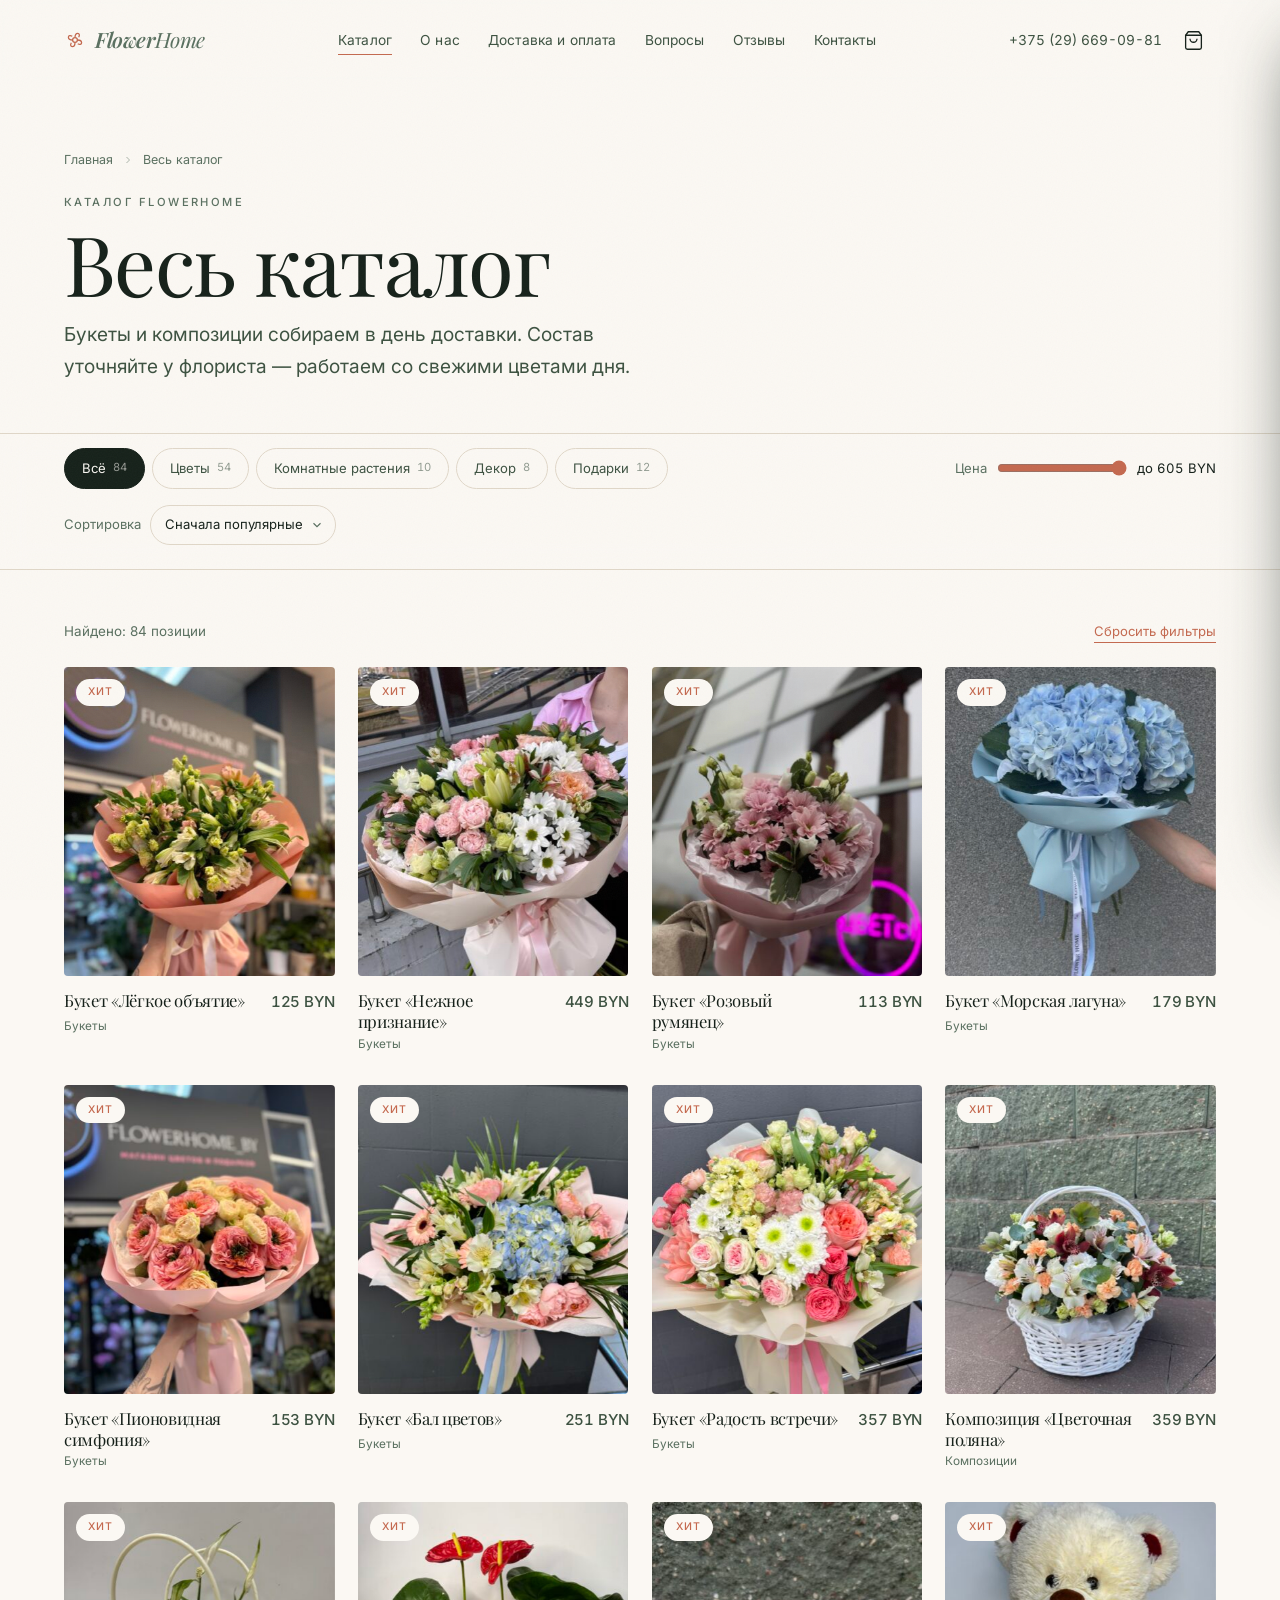
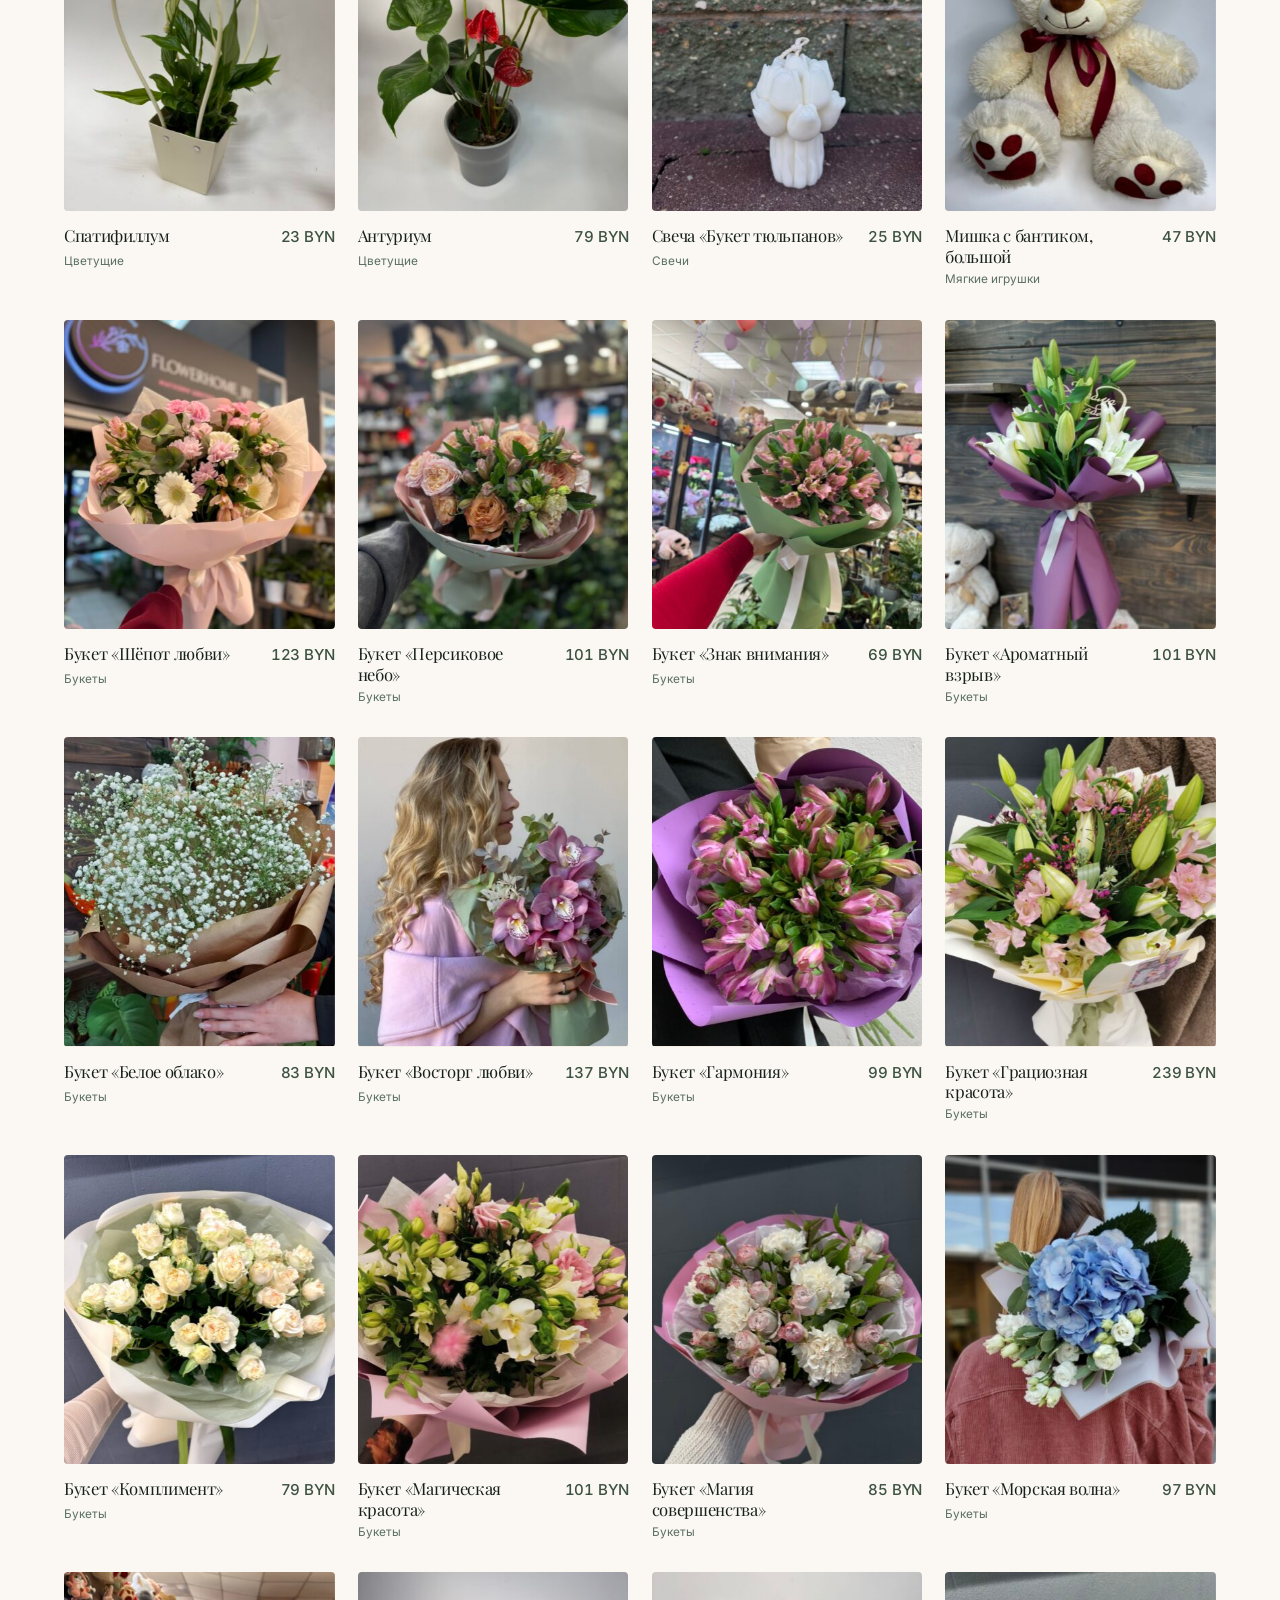
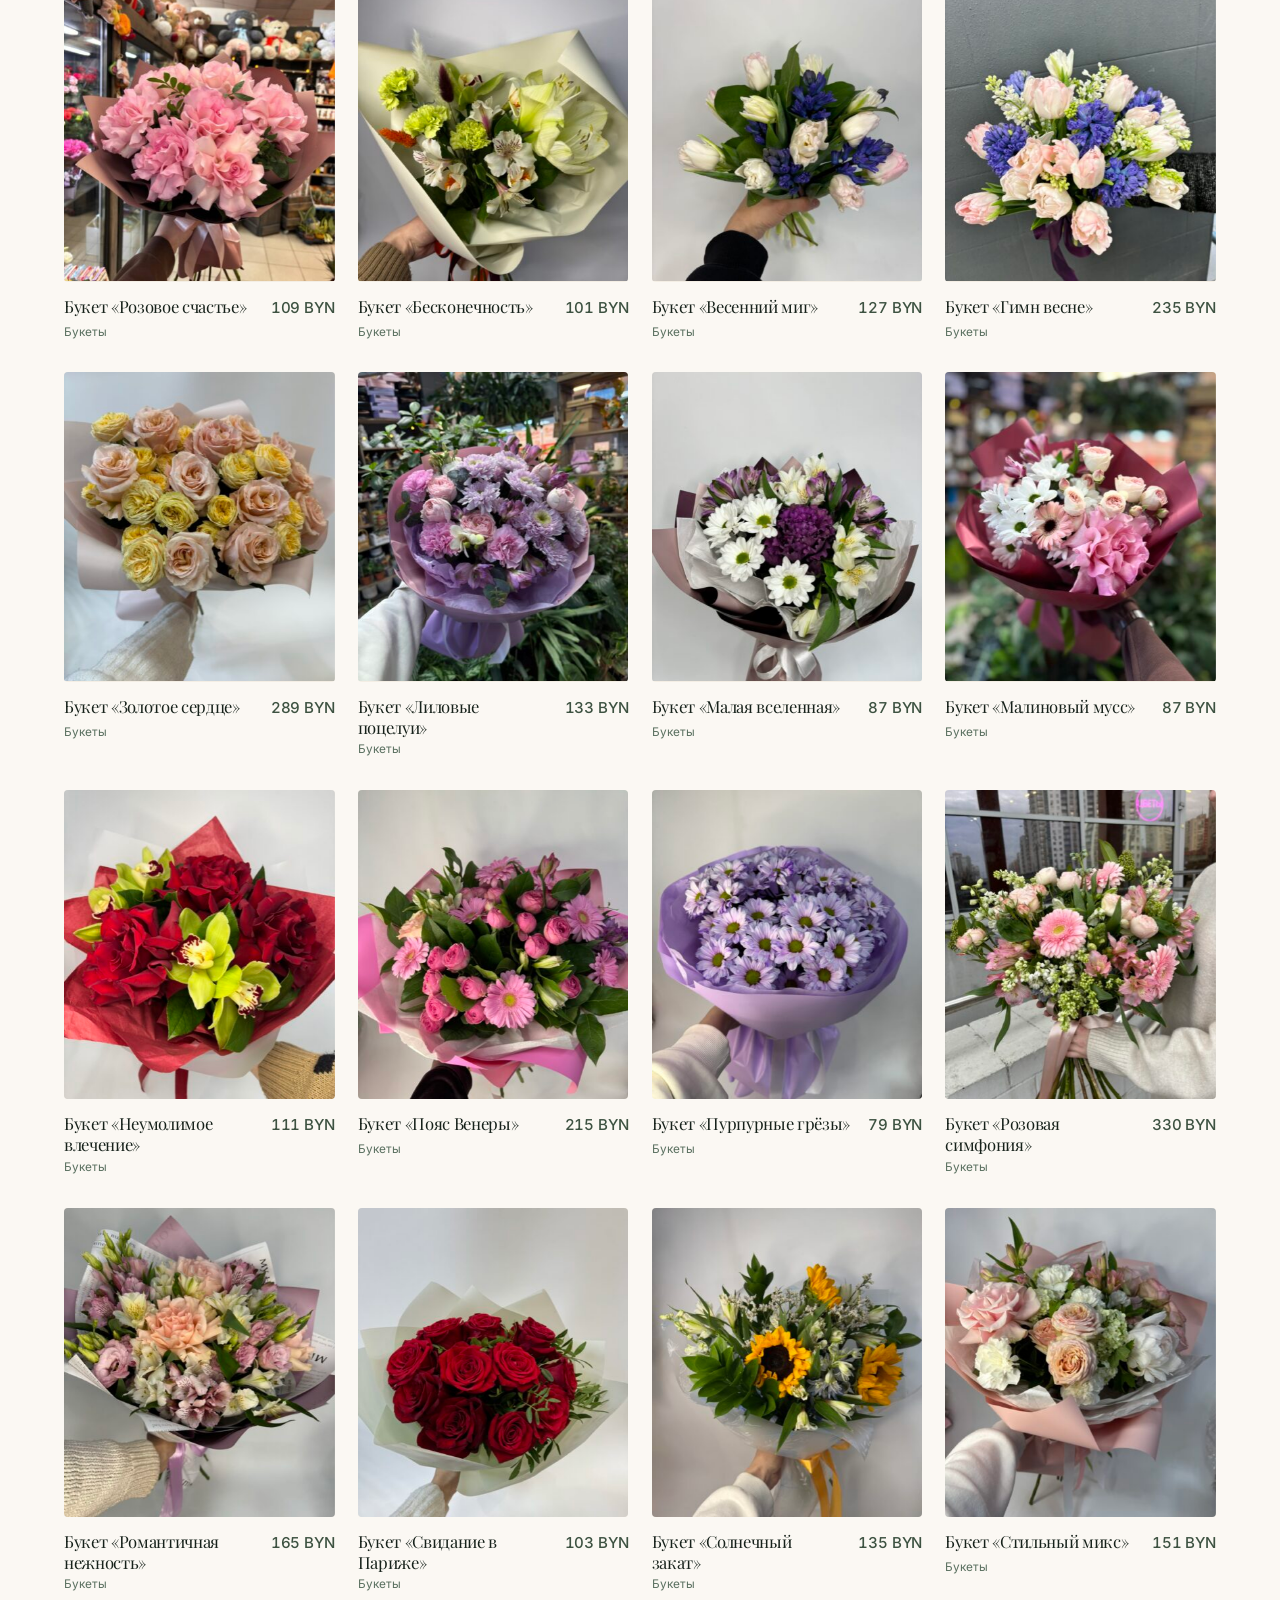
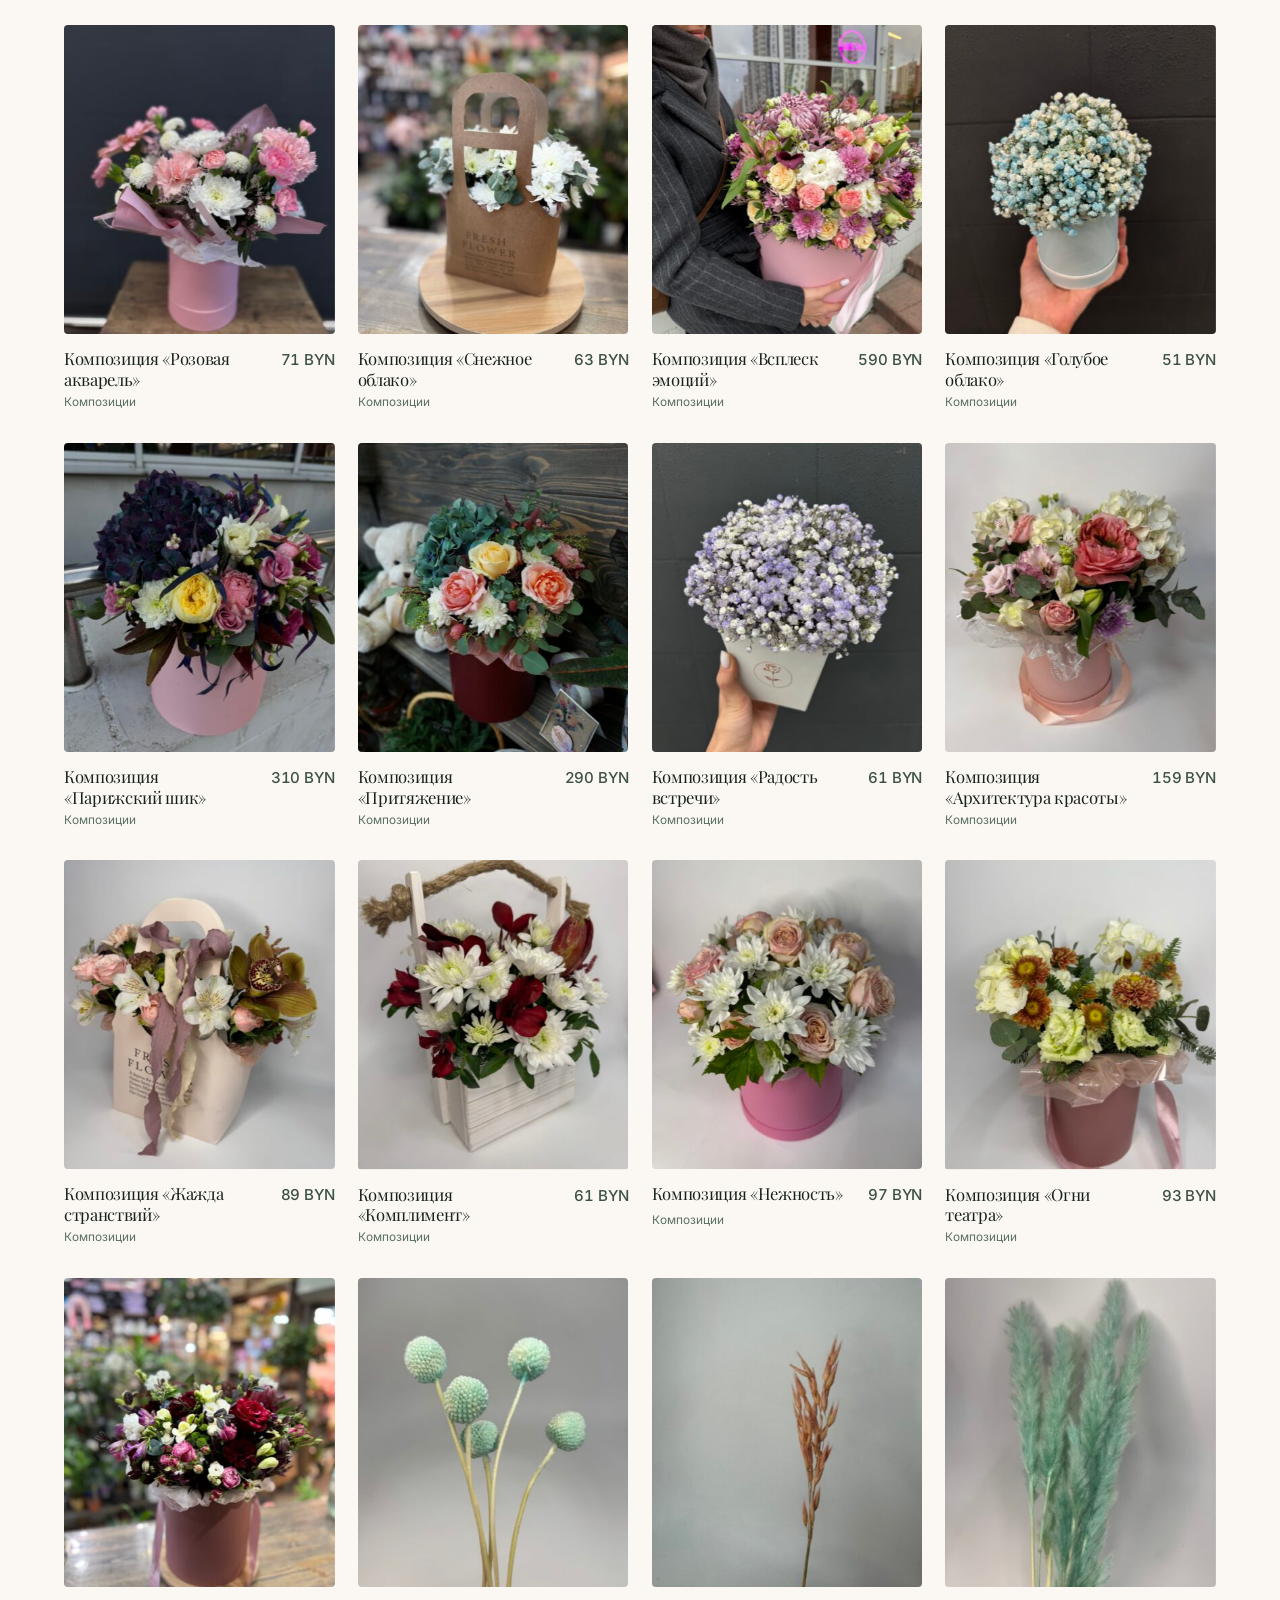
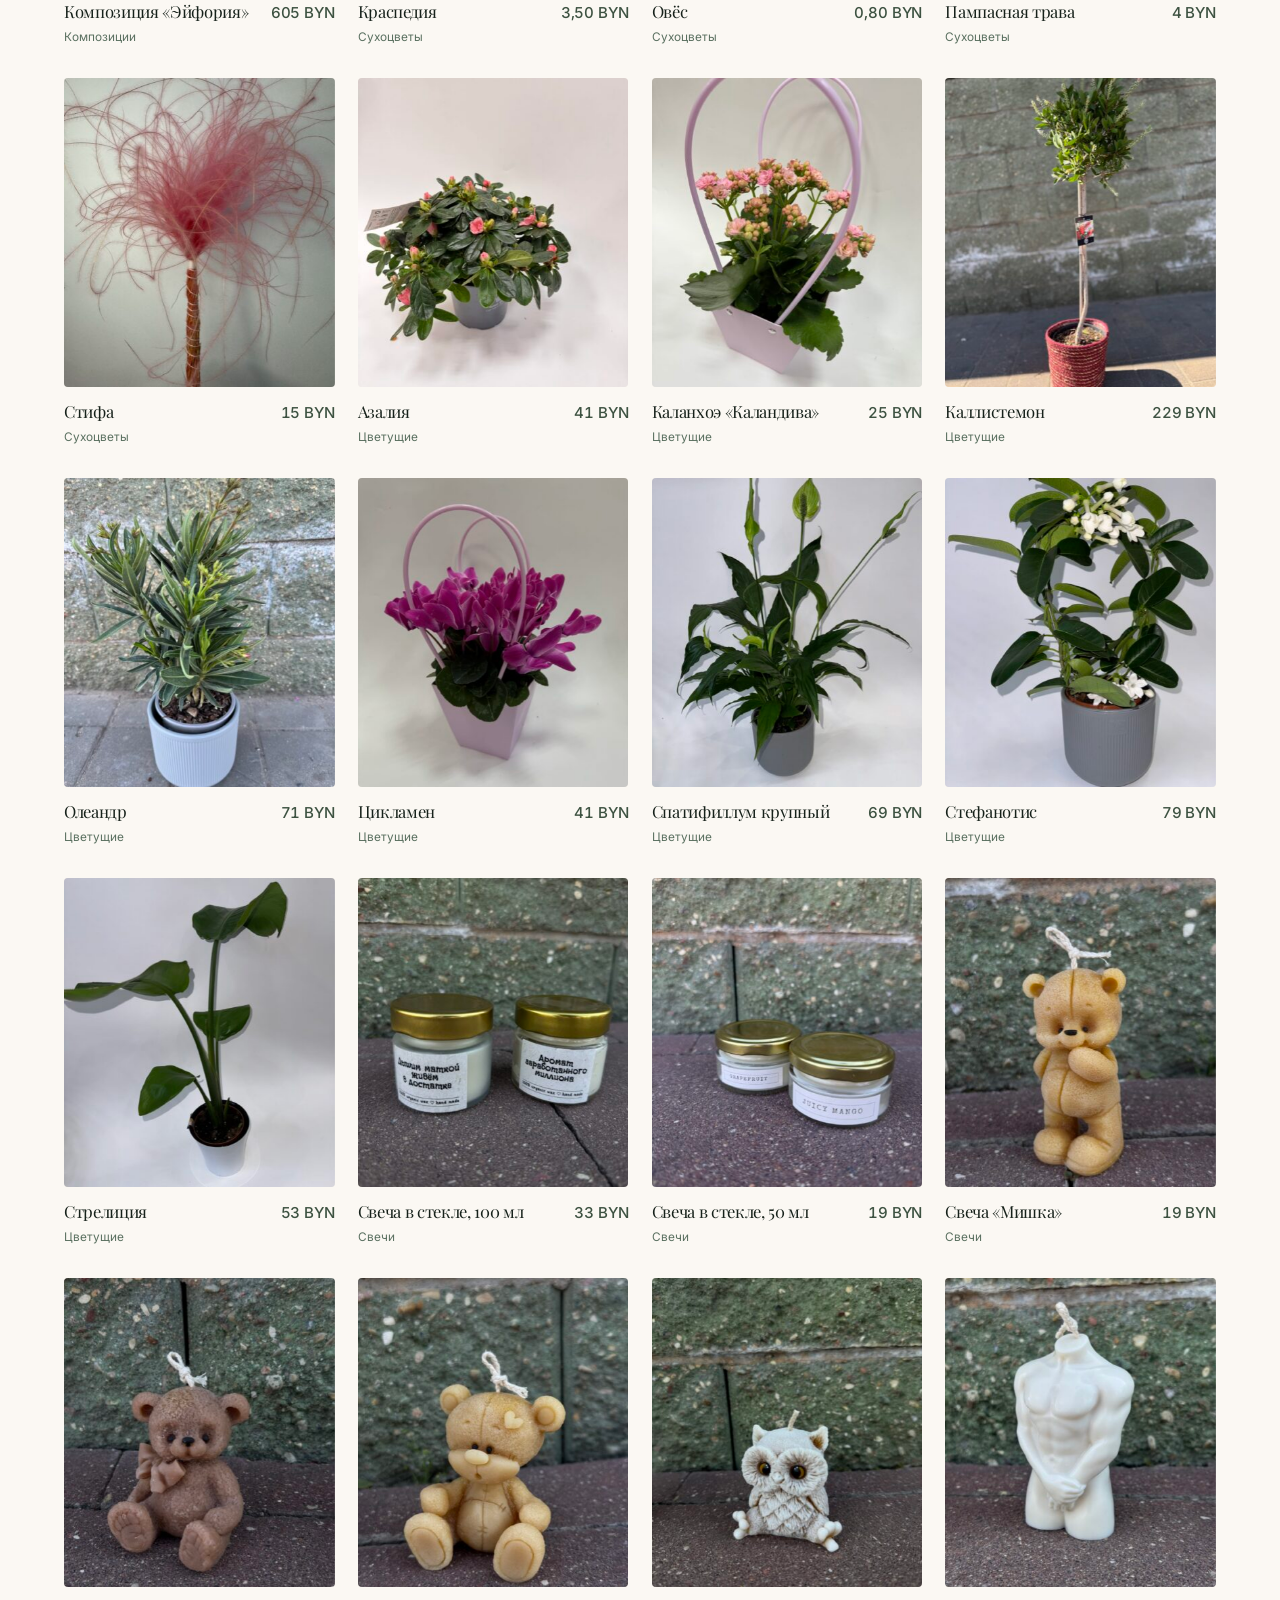
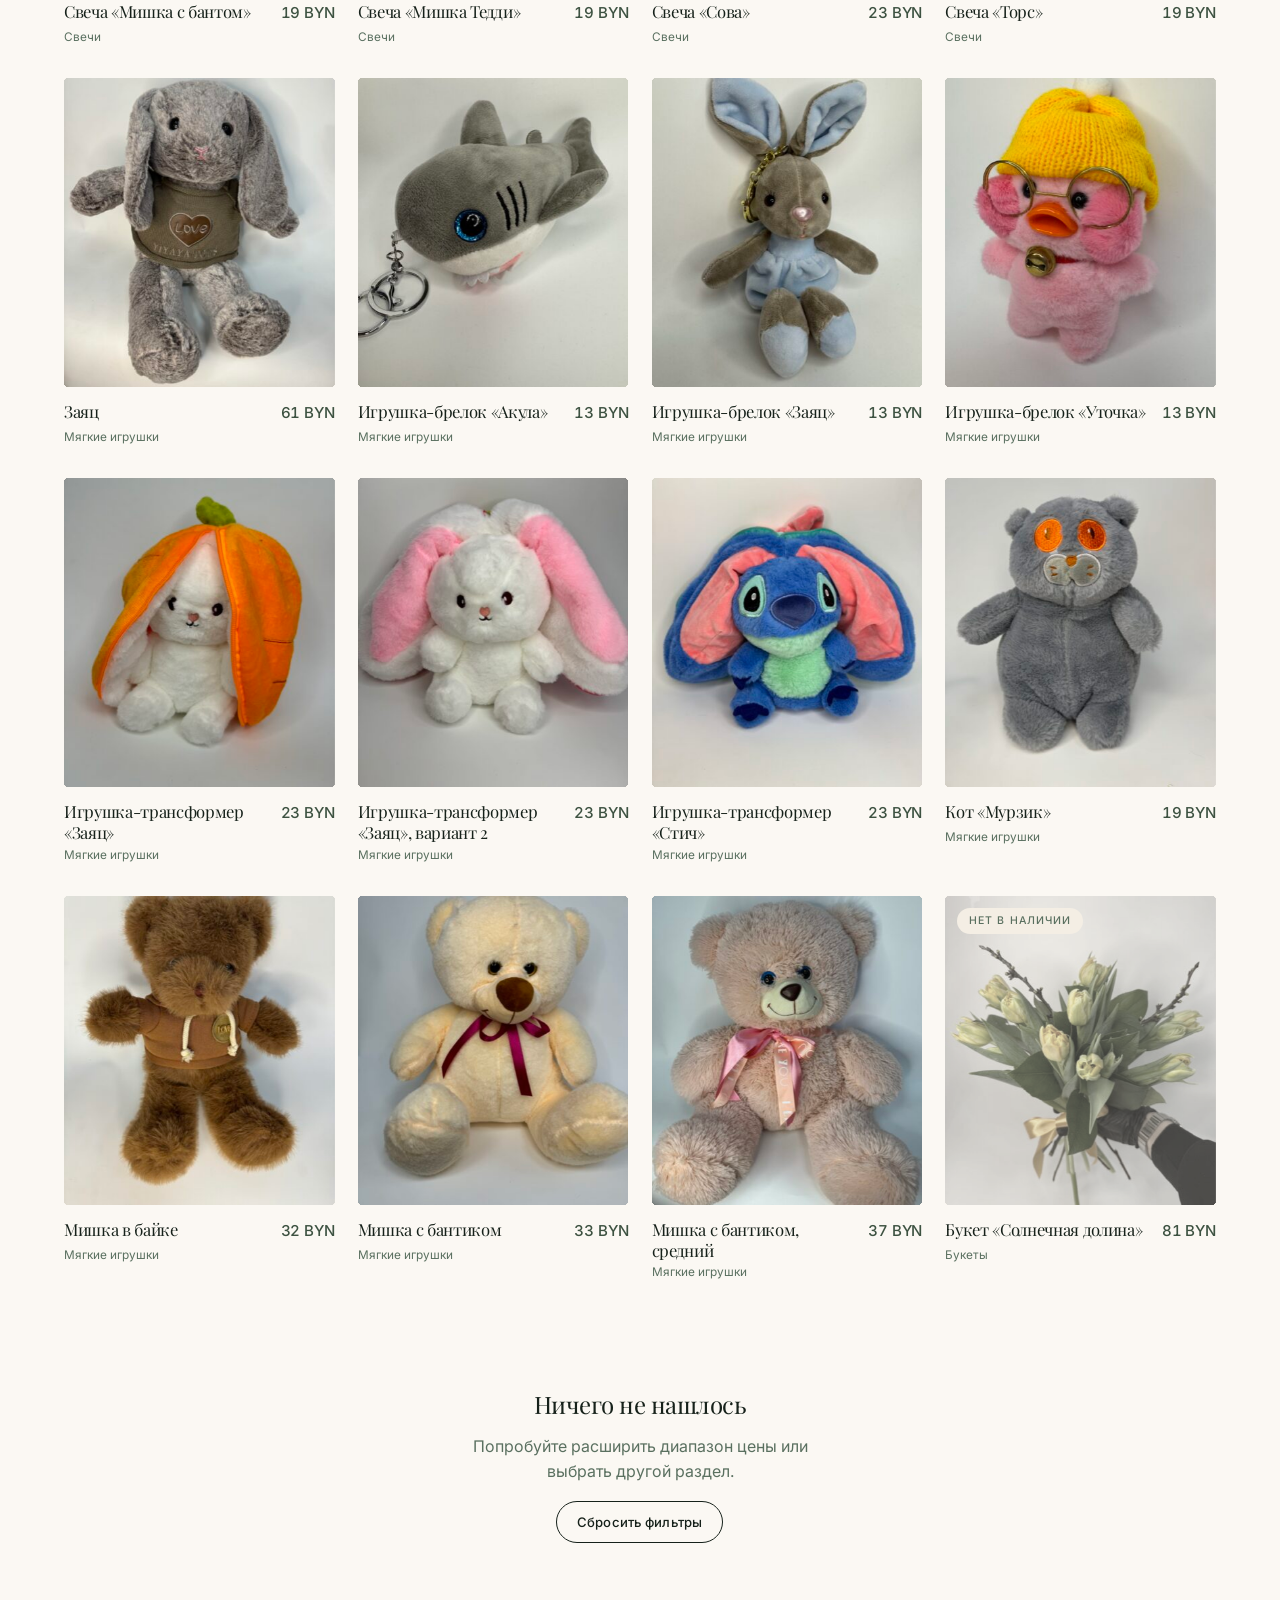
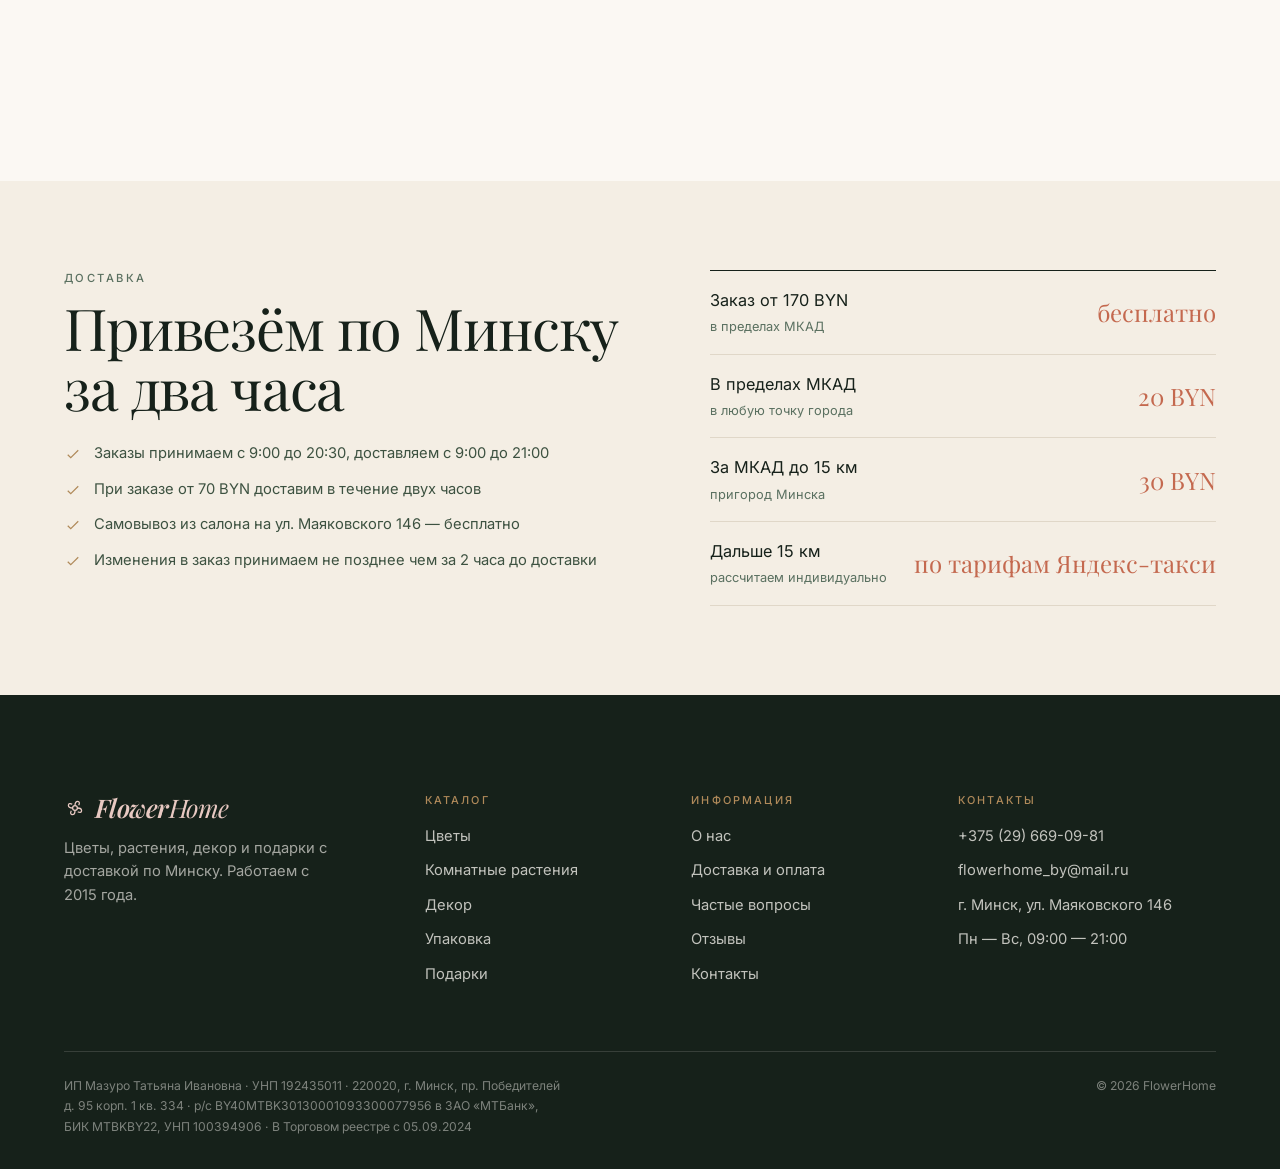
==== catalog.html @ 7ea8a35c "Первый коммит: сайт переехал в свой репозиторий" ====
<!DOCTYPE html>
<html lang="ru">
<head>
<meta charset="UTF-8">
<meta name="viewport" content="width=device-width, initial-scale=1">
<title>Каталог — FlowerHome, цветы и подарки в Минске</title>
<meta name="description" content="Каталог FlowerHome: букеты, композиции, сухоцветы, комнатные растения, свечи и мягкие игрушки. Фильтры по разделам и цене, доставка по Минску.">
<link rel="stylesheet" href="css/base.css?v=2">
<link rel="stylesheet" href="css/layout.css?v=2">
<link rel="stylesheet" href="css/components.css?v=2">
<link rel="icon" href="data:image/svg+xml,%3Csvg xmlns='http://www.w3.org/2000/svg' viewBox='0 0 32 32'%3E%3Ctext y='26' font-size='26'%3E%F0%9F%8C%B8%3C/text%3E%3C/svg%3E">
</head>
<body>

<a class="skip-link" href="#main">Перейти к содержимому</a>

<div class="cursor" id="cursor" aria-hidden="true"><span class="cursor__label" id="cursorLabel"></span></div>

<!-- ============ ШАПКА ============ -->
<header class="header" id="header">
  <div class="wrap header__inner">
    <a class="logo" href="index.html" data-cursor="На главную">
      <svg class="logo__mark" viewBox="0 0 24 24" fill="none" stroke="currentColor" stroke-width="1.4" aria-hidden="true">
        <circle cx="12" cy="12" r="2.6"/>
        <path d="M12 9.4c0-3 1.2-4.6 3-4.6s2.4 2 1 4.2M12 14.6c0 3-1.2 4.6-3 4.6s-2.4-2-1-4.2M9.4 12c-3 0-4.6-1.2-4.6-3s2-2.4 4.2-1M14.6 12c3 0 4.6 1.2 4.6 3s-2 2.4-4.2 1"/>
      </svg>
      <span><b>Flower</b><span>Home</span></span>
    </a>

    <nav class="nav" id="nav" aria-label="Основная навигация">
      <a href="catalog.html" aria-current="page">Каталог</a>
      <a href="index.html#about">О нас</a>
      <a href="index.html#delivery">Доставка и оплата</a>
      <a href="index.html#faq">Вопросы</a>
      <a href="index.html#reviews">Отзывы</a>
      <a href="index.html#contacts">Контакты</a>
    </nav>

    <div class="header__actions">
      <a class="header__phone" href="tel:+375296690981">+375 (29) 669-09-81</a>

      <button class="icon-btn" id="cartBtn" aria-label="Открыть корзину" data-cursor="Корзина">
        <svg viewBox="0 0 24 24" fill="none" stroke="currentColor" stroke-width="1.5" aria-hidden="true">
          <path d="M6 2 3 6v14a2 2 0 0 0 2 2h14a2 2 0 0 0 2-2V6l-3-4z"/>
          <path d="M3 6h18M16 10a4 4 0 0 1-8 0"/>
        </svg>
        <span class="cart-count" id="cartCount">0</span>
      </button>

      <button class="burger" id="burger" aria-label="Меню" aria-expanded="false">
        <span></span><span></span>
      </button>
    </div>
  </div>
</header>

<main id="main">

  <!-- ============ ШАПКА КАТАЛОГА ============ -->
  <section class="cat-hero">
    <div class="wrap">
      <nav class="crumbs" aria-label="Хлебные крошки">
        <a href="index.html">Главная</a>
        <svg viewBox="0 0 24 24" fill="none" stroke="currentColor" stroke-width="2" aria-hidden="true"><path d="m9 6 6 6-6 6"/></svg>
        <span id="crumbCurrent">Весь каталог</span>
      </nav>

      <p class="eyebrow">Каталог FlowerHome</p>
      <h1 class="h1" id="catalogTitle" style="margin-top:10px">Весь каталог</h1>
      <p class="lead" style="max-width:52ch;margin-top:var(--sp-2)">
        Букеты и композиции собираем в день доставки. Состав уточняйте
        у флориста — работаем со свежими цветами дня.
      </p>
    </div>
  </section>

  <!-- ============ ФИЛЬТРЫ ============ -->
  <div class="filters">
    <div class="wrap">
      <div class="filters__row">
        <div class="chips" id="catChips"></div>

        <div class="price-filter">
          <label for="priceRange">Цена</label>
          <input type="range" id="priceRange" min="0" max="700" value="700" step="1">
          <output id="priceOut">до 700 BYN</output>
        </div>

        <div class="sort">
          <label for="sortSelect">Сортировка</label>
          <select id="sortSelect">
            <option value="popular">Сначала популярные</option>
            <option value="cheap">Сначала дешёвые</option>
            <option value="pricey">Сначала дорогие</option>
            <option value="name">По названию</option>
          </select>
        </div>
      </div>

      <div class="chips" id="subChips" style="margin-top:10px" hidden></div>
    </div>
  </div>

  <!-- ============ СЕТКА ТОВАРОВ ============ -->
  <section class="wrap" style="padding-bottom:clamp(64px,10vw,140px)">
    <div class="results-line">
      <span id="resultCount"></span>
      <button class="reset-link" id="resetFilters" type="button">Сбросить фильтры</button>
    </div>

    <div class="grid-products" id="catalogGrid"></div>

    <div class="empty-state" id="emptyState" hidden>
      <h3>Ничего не нашлось</h3>
      <p>Попробуйте расширить диапазон цены или выбрать другой раздел.</p>
      <button class="btn btn--ghost btn--sm" type="button"
              onclick="document.getElementById('resetFilters').click()">Сбросить фильтры</button>
    </div>
  </section>

  <!-- ============ НАПОМИНАНИЕ О ДОСТАВКЕ ============ -->
  <section class="section" style="background:var(--paper-warm);padding-block:clamp(48px,7vw,90px)">
    <div class="wrap">
      <div class="deliver">
        <div>
          <p class="eyebrow" data-reveal>Доставка</p>
          <h2 class="h2" data-reveal style="margin-top:10px">Привезём по Минску<br>за два часа</h2>
          <div class="facts" id="facts" style="margin-top:var(--sp-3)"></div>
        </div>
        <div class="tiers" id="tiers"></div>
      </div>
    </div>
  </section>

</main>

<!-- ============ ПОДВАЛ ============ -->
<footer class="footer">
  <div class="wrap">
    <div class="footer__top">
      <div class="footer__brand">
        <a class="logo" href="index.html">
          <svg class="logo__mark" viewBox="0 0 24 24" fill="none" stroke="currentColor" stroke-width="1.4" aria-hidden="true">
            <circle cx="12" cy="12" r="2.6"/>
            <path d="M12 9.4c0-3 1.2-4.6 3-4.6s2.4 2 1 4.2M12 14.6c0 3-1.2 4.6-3 4.6s-2.4-2-1-4.2M9.4 12c-3 0-4.6-1.2-4.6-3s2-2.4 4.2-1M14.6 12c3 0 4.6 1.2 4.6 3s-2 2.4-4.2 1"/>
          </svg>
          <span><b>Flower</b><span>Home</span></span>
        </a>
        <p class="footer__tag">Цветы, растения, декор и подарки с доставкой по Минску. Работаем с 2015 года.</p>
      </div>

      <div class="footer__col">
        <h4>Каталог</h4>
        <ul id="footerCats"></ul>
      </div>

      <div class="footer__col">
        <h4>Информация</h4>
        <ul>
          <li><a href="index.html#about">О нас</a></li>
          <li><a href="index.html#delivery">Доставка и оплата</a></li>
          <li><a href="index.html#faq">Частые вопросы</a></li>
          <li><a href="index.html#reviews">Отзывы</a></li>
          <li><a href="index.html#contacts">Контакты</a></li>
        </ul>
      </div>

      <div class="footer__col">
        <h4>Контакты</h4>
        <ul>
          <li><a href="tel:+375296690981">+375 (29) 669-09-81</a></li>
          <li><a href="mailto:flowerhome_by@mail.ru">flowerhome_by@mail.ru</a></li>
          <li><span>г. Минск, ул. Маяковского 146</span></li>
          <li><span>Пн — Вс, 09:00 — 21:00</span></li>
        </ul>
      </div>
    </div>

    <div class="footer__bottom">
      <p class="footer__legal">
        ИП Мазуро Татьяна Ивановна · УНП 192435011 · 220020, г. Минск, пр. Победителей д. 95 корп. 1 кв. 334 ·
        р/с BY40MTBK30130001093300077956 в ЗАО «МТБанк», БИК MTBKBY22, УНП 100394906 ·
        В Торговом реестре с 05.09.2024
      </p>
      <p>© <span id="year">2026</span> FlowerHome</p>
    </div>
  </div>
</footer>

<button class="to-top" id="toTop" aria-label="Наверх">
  <svg viewBox="0 0 24 24" fill="none" stroke="currentColor" stroke-width="1.8" aria-hidden="true"><path d="M12 19V5M6 11l6-6 6 6"/></svg>
</button>

<!-- ============ КОРЗИНА ============ -->
<div class="drawer__scrim" id="drawerScrim"></div>

<aside class="drawer" id="drawer" aria-label="Корзина" aria-hidden="true">
  <div class="drawer__head">
    <h2>Корзина</h2>
    <button class="icon-btn" id="drawerClose" aria-label="Закрыть корзину">
      <svg viewBox="0 0 24 24" fill="none" stroke="currentColor" stroke-width="1.6" aria-hidden="true"><path d="M18 6 6 18M6 6l12 12"/></svg>
    </button>
  </div>

  <div class="drawer__body" id="drawerBody"></div>
  <div class="drawer__foot" id="drawerFoot" hidden></div>
</aside>

<!-- ============ МОДАЛКА ТОВАРА ============ -->
<div class="modal" id="modal" role="dialog" aria-modal="true" aria-labelledby="modalTitle" aria-hidden="true">
  <div class="modal__backdrop" data-close></div>
  <div class="modal__panel">
    <button class="modal__close" data-close aria-label="Закрыть">
      <svg viewBox="0 0 24 24" fill="none" stroke="currentColor" stroke-width="1.6" aria-hidden="true"><path d="M18 6 6 18M6 6l12 12"/></svg>
    </button>
    <div class="modal__media"><img id="modalImg" alt=""></div>
    <div class="modal__body">
      <p class="modal__cat" id="modalCat"></p>
      <h3 class="modal__title" id="modalTitle"></h3>
      <p class="modal__price" id="modalPrice"></p>
      <p class="modal__note" id="modalNote"></p>
      <button class="btn btn--full" id="modalAdd">В корзину</button>
      <div class="modal__meta">
        <span>Доставка по Минску от 2 часов при заказе от 70 BYN</span>
        <span>Самовывоз из салона на ул. Маяковского 146 — бесплатно</span>
        <span>Состав уточняйте у флориста — собираем из свежих цветов дня</span>
      </div>
    </div>
  </div>
</div>

<div class="toast" id="toast" role="status" aria-live="polite"></div>

<script src="js/data.js?v=2"></script>
<script src="js/cart.js?v=2"></script>
<script src="js/app.js?v=2"></script>
<script src="js/animations.js?v=2"></script>
</body>
</html>
---- css/base.css ----
/* ============================================================
   FlowerHome — токены, сброс, типографика
   ============================================================ */

@import url('https://fonts.googleapis.com/css2?family=Inter:wght@300;400;500;600&family=Playfair+Display:ital,wght@0,400;0,500;0,600;0,700;1,400;1,500&display=swap');

:root {
  /* палитра */
  --paper:      #FBF8F3;
  --paper-warm: #F4EEE4;
  --ink:        #16211A;
  --ink-soft:   #3D5241;
  --moss:       #5A7060;
  --clay:       #C4694F;
  --clay-deep:  #A8543D;
  --blush:      #E8C9C2;
  --gold:       #B08A5A;
  --line:       #E0D7C8;
  --white:      #FFFFFF;

  /* типографика */
  --serif: 'Playfair Display', 'Times New Roman', serif;
  --sans:  'Inter', -apple-system, 'Segoe UI', system-ui, sans-serif;

  /* ритм */
  --sp-1: 8px;   --sp-2: 16px;  --sp-3: 24px;  --sp-4: 32px;
  --sp-5: 48px;  --sp-6: 64px;  --sp-7: 96px;  --sp-8: 128px;

  --gutter: clamp(20px, 5vw, 72px);
  --maxw: 1440px;

  /* движение */
  --ease: cubic-bezier(0.22, 1, 0.36, 1);
  --ease-io: cubic-bezier(0.65, 0, 0.35, 1);
  --t-fast: 200ms;
  --t-mid: 400ms;
  --t-slow: 800ms;

  --radius: 2px;
  --radius-lg: 4px;
}

/* ---------- сброс ---------- */

*, *::before, *::after { box-sizing: border-box; }

* { margin: 0; padding: 0; }

html {
  -webkit-text-size-adjust: 100%;
  scroll-behavior: smooth;
  /* clip, а не hidden: hidden сделал бы элемент контейнером прокрутки
     и сломал window.scrollY, на котором держатся шапка, «наверх» и ревилы */
  overflow-x: clip;
}

body {
  background: var(--paper);
  color: var(--ink);
  font-family: var(--sans);
  font-size: 16px;
  font-weight: 400;
  line-height: 1.6;
  -webkit-font-smoothing: antialiased;
  text-rendering: optimizeLegibility;
  overflow-x: clip;
}

body.is-locked { overflow: hidden; }

img, picture, svg, video {
  display: block;
  max-width: 100%;
}

button, input, textarea, select {
  font: inherit;
  color: inherit;
  background: none;
  border: none;
}

button { cursor: pointer; }

a {
  color: inherit;
  text-decoration: none;
}

ul, ol { list-style: none; }

/* ---------- фокус ---------- */

:focus-visible {
  outline: 2px solid var(--clay);
  outline-offset: 3px;
  border-radius: var(--radius);
}

:focus:not(:focus-visible) { outline: none; }

/* ---------- типографика ---------- */

h1, h2, h3, h4 {
  font-family: var(--serif);
  font-weight: 400;
  line-height: 1.05;
  letter-spacing: -0.02em;
}

.display {
  font-size: clamp(2.9rem, 8vw, 7.2rem);
  line-height: 0.9;
  letter-spacing: -0.035em;
  text-transform: uppercase;
}

.h1 { font-size: clamp(2.4rem, 6.5vw, 5.5rem); line-height: 0.98; }
.h2 { font-size: clamp(2rem, 4.5vw, 3.6rem); line-height: 1.04; }
.h3 { font-size: clamp(1.35rem, 2.2vw, 1.85rem); line-height: 1.2; }

.serif-it {
  font-family: var(--serif);
  font-style: italic;
  font-weight: 400;
}

.eyebrow {
  font-family: var(--sans);
  font-size: 0.7rem;
  font-weight: 500;
  letter-spacing: 0.22em;
  text-transform: uppercase;
  color: var(--moss);
}

.lead {
  font-size: clamp(1.02rem, 1.5vw, 1.22rem);
  line-height: 1.62;
  color: var(--ink-soft);
}

.muted { color: var(--moss); }

.price {
  font-family: var(--sans);
  font-weight: 500;
  font-variant-numeric: tabular-nums;
  letter-spacing: -0.01em;
}

/* ---------- утилиты ---------- */

.wrap {
  width: 100%;
  max-width: var(--maxw);
  margin-inline: auto;
  padding-inline: var(--gutter);
}

.section { padding-block: clamp(64px, 10vw, 150px); }

.rule {
  height: 1px;
  background: var(--line);
  border: 0;
}

.sr-only {
  position: absolute;
  width: 1px; height: 1px;
  padding: 0; margin: -1px;
  overflow: hidden;
  clip: rect(0 0 0 0);
  white-space: nowrap;
}

.skip-link {
  position: absolute;
  top: -100px; left: var(--gutter);
  z-index: 999;
  background: var(--ink);
  color: var(--paper);
  padding: 12px 20px;
  transition: top var(--t-fast) var(--ease);
}
.skip-link:focus { top: 12px; }

/* ---------- зернистая бумажная текстура ---------- */

body::before {
  content: '';
  position: fixed;
  inset: 0;
  z-index: 9998;
  pointer-events: none;
  opacity: 0.035;
  background-image: url("data:image/svg+xml,%3Csvg xmlns='http://www.w3.org/2000/svg' width='160' height='160'%3E%3Cfilter id='n'%3E%3CfeTurbulence type='fractalNoise' baseFrequency='0.8' numOctaves='4'/%3E%3C/filter%3E%3Crect width='160' height='160' filter='url(%23n)'/%3E%3C/svg%3E");
}

/* ============================================================
   ИНТРО ПРИ ВХОДЕ
   3D-галерея цветов уезжает вправо, следом логотип и описание
   ============================================================ */

.intro {
  position: fixed;
  inset: 0;
  z-index: 9999;
  background: var(--paper);
  overflow: hidden;
}

.intro.is-done { visibility: hidden; }

/* --- вертикальные ленты фото --- */

.intro__cols {
  position: absolute;
  inset: -6% -2%;
  display: grid;
  grid-template-columns: repeat(5, 1fr);
  gap: clamp(10px, 1.4vw, 22px);
  transform: rotate(-4deg) scale(1.12);
  transition: opacity 500ms var(--ease), filter 800ms var(--ease),
              transform 1.2s var(--ease);
}

.intro__col { overflow: hidden; }

.intro__strip {
  display: grid;
  gap: clamp(10px, 1.4vw, 22px);
}

.intro__strip img {
  width: 100%;
  aspect-ratio: 400 / 457;
  object-fit: cover;
  border-radius: 6px;
}

.intro.is-active .intro__strip {
  animation: stripDown var(--sp, 28s) linear infinite;
}

.intro.is-active .intro__col--up .intro__strip {
  animation-name: stripUp;
}

@keyframes stripDown {
  from { transform: translateY(-50%); }
  to   { transform: translateY(0); }
}

@keyframes stripUp {
  from { transform: translateY(0); }
  to   { transform: translateY(-50%); }
}

/* дымка поверх лент, чтобы текст читался */
.intro__veil {
  position: absolute;
  inset: 0;
  background:
    radial-gradient(ellipse 52% 40% at 50% 48%,
      color-mix(in srgb, var(--paper) 94%, transparent) 0%,
      color-mix(in srgb, var(--paper) 80%, transparent) 55%,
      color-mix(in srgb, var(--paper) 18%, transparent) 100%),
    linear-gradient(color-mix(in srgb, var(--paper) 52%, transparent),
                    transparent 42%,
                    color-mix(in srgb, var(--paper) 74%, transparent) 82%,
                    color-mix(in srgb, var(--paper) 94%, transparent));
  backdrop-filter: blur(2px);
  -webkit-backdrop-filter: blur(2px);
  transition: opacity 500ms var(--ease);
}

/* --- логотип и описание --- */

.intro__content {
  position: absolute;
  inset: 0;
  z-index: 3;
  display: flex;
  flex-direction: column;
  justify-content: center;
  align-items: center;
  padding-inline: var(--gutter);
  text-align: center;
  transition: opacity 450ms var(--ease), transform 700ms var(--ease);
}

.intro__logo {
  font-family: var(--serif);
  font-size: clamp(2.4rem, 6.5vw, 5rem);
  line-height: 1;
  letter-spacing: -0.03em;
  display: flex;
  justify-content: center;
}

.intro__word { display: block; overflow: hidden; }

.intro__word > span {
  display: block;
  transform: translateY(105%);
}

.intro__word--it > span { font-style: italic; color: var(--clay); }

.intro.is-active .intro__word > span {
  animation: introUp 1s var(--ease) forwards;
  animation-delay: 700ms;
}

.intro.is-active .intro__word--it > span { animation-delay: 830ms; }

@keyframes introUp { to { transform: translateY(0); } }

.intro__desc {
  margin: var(--sp-3) auto 0;
  max-width: 62ch;
  font-size: clamp(0.88rem, 1.2vw, 1.02rem);
  line-height: 1.75;
  color: var(--ink-soft);
}

.intro__ln { display: block; overflow: hidden; }

.intro__ln > span {
  display: block;
  transform: translateY(110%);
  opacity: 0;
}

.intro.is-active .intro__ln > span {
  animation: introLine 900ms var(--ease) forwards;
}

.intro.is-active .intro__ln:nth-child(1) > span { animation-delay: 1150ms; }
.intro.is-active .intro__ln:nth-child(2) > span { animation-delay: 1260ms; }
.intro.is-active .intro__ln:nth-child(3) > span { animation-delay: 1370ms; }

@keyframes introLine { to { transform: translateY(0); opacity: 1; } }

.intro__motto {
  margin-top: var(--sp-3);
  font-family: var(--serif);
  font-style: italic;
  font-size: clamp(1.1rem, 2vw, 1.6rem);
  color: var(--gold);
}

.intro__motto > span {
  display: inline-block;
  opacity: 0;
  transform: translateY(18px);
}

.intro.is-active .intro__motto > span {
  animation: introMotto 1s var(--ease) 1700ms forwards;
}

@keyframes introMotto {
  to { opacity: 1; transform: translateY(0); }
}

.intro__motto::before,
.intro__motto::after {
  content: '';
  display: inline-block;
  width: clamp(20px, 4vw, 48px);
  height: 1px;
  background: var(--gold);
  vertical-align: middle;
  margin-inline: 14px;
  transform: scaleX(0);
  transition: transform 900ms var(--ease) 1900ms;
}

.intro__motto::before { transform-origin: right; }
.intro__motto::after  { transform-origin: left; }

.intro.is-active .intro__motto::before,
.intro.is-active .intro__motto::after { transform: scaleX(1); }

/* --- счётчик загрузки --- */

.intro__bar {
  position: absolute;
  left: 0; right: 0;
  bottom: clamp(24px, 5vh, 52px);
  z-index: 3;
  display: flex;
  align-items: center;
  gap: var(--sp-2);
  padding-inline: var(--gutter);
  font-family: var(--serif);
  font-size: 0.92rem;
  color: var(--ink-soft);
  font-variant-numeric: tabular-nums;
  transition: opacity 450ms var(--ease);
}

.intro__count { min-width: 4.5ch; }

.intro__max {
  font-family: var(--sans);
  font-size: 0.66rem;
  letter-spacing: 0.18em;
  text-transform: uppercase;
  opacity: 0.5;
  white-space: nowrap;
}

@media (max-width: 560px) { .intro__max { display: none; } }

.intro__line {
  flex-grow: 1;
  height: 1px;
  background: var(--line);
  position: relative;
  overflow: hidden;
}

.intro__line i {
  position: absolute;
  inset: 0 auto 0 0;
  width: 0;
  background: var(--clay);
  /* без transition: ширину рисует rAF каждый кадр, иначе полоска отстаёт от счётчика */
}

/* --- занавес: полосы уезжают вверх и открывают сайт --- */

.intro__curtain {
  position: absolute;
  inset: 0;
  z-index: 4;
  display: grid;
  grid-template-columns: repeat(5, 1fr);
  pointer-events: none;
}

.intro__curtain i {
  display: block;
  background: var(--paper);
  transform: translateY(101%);
}

.intro.is-out .intro__curtain i {
  transform: translateY(0);
  transition: transform 620ms cubic-bezier(0.65, 0, 0.35, 1);
  transition-delay: calc(var(--c) * 55ms);
}

/* когда занавес сомкнулся — уводим всё разом вверх */
.intro.is-lift {
  transform: translateY(-101%);
  transition: transform 850ms cubic-bezier(0.76, 0, 0.24, 1);
}

.intro.is-out .intro__cols {
  opacity: 0.35;
  filter: blur(6px);
  transform: rotate(-4deg) scale(1.2);
}

.intro.is-out .intro__content { opacity: 0; transform: translateY(-24px); }
.intro.is-out .intro__bar,
.intro.is-out .intro__veil { opacity: 0; }

@media (max-width: 700px) {
  .intro__cols { grid-template-columns: repeat(3, 1fr); }
  .intro__cols > :nth-child(4),
  .intro__cols > :nth-child(5) { display: none; }
  .intro__curtain { grid-template-columns: repeat(3, 1fr); }
  .intro__curtain i:nth-child(4),
  .intro__curtain i:nth-child(5) { display: none; }
  .intro__desc { max-width: 42ch; }
}

@media (prefers-reduced-motion: reduce) {
  .intro__word > span,
  .intro__ln > span,
  .intro__motto > span { transform: none; opacity: 1; }
  .intro__cols { display: none; }
}

/* ============================================================
   КАСТОМНЫЙ КУРСОР
   ============================================================ */

.cursor {
  position: fixed;
  top: 0; left: 0;
  width: 34px; height: 34px;
  margin: -17px 0 0 -17px;
  border: 1px solid var(--ink-soft);
  border-radius: 50%;
  pointer-events: none;
  z-index: 9997;
  opacity: 0;
  transition: width 300ms var(--ease), height 300ms var(--ease),
              margin 300ms var(--ease), background-color 300ms var(--ease),
              border-color 300ms var(--ease), opacity 300ms var(--ease);
  mix-blend-mode: multiply;
}

.cursor.is-visible { opacity: 1; }

.cursor.is-hover {
  width: 66px; height: 66px;
  margin: -33px 0 0 -33px;
  background: var(--clay);
  border-color: var(--clay);
  mix-blend-mode: normal;
}

.cursor__label {
  position: absolute;
  inset: 0;
  display: grid;
  place-items: center;
  font-size: 0.58rem;
  letter-spacing: 0.1em;
  text-transform: uppercase;
  color: var(--paper);
  opacity: 0;
  transition: opacity 200ms var(--ease);
}

.cursor.is-hover .cursor__label { opacity: 1; }

@media (hover: none), (pointer: coarse) {
  .cursor { display: none; }
}

/* ============================================================
   ШАПКА
   ============================================================ */

.header {
  position: fixed;
  top: 0; left: 0; right: 0;
  z-index: 900;
  padding-block: 18px;
  background: color-mix(in srgb, var(--paper) 82%, transparent);
  backdrop-filter: blur(14px) saturate(1.2);
  -webkit-backdrop-filter: blur(14px) saturate(1.2);
  border-bottom: 1px solid transparent;
  transition: transform 500ms var(--ease), border-color var(--t-mid),
              background-color var(--t-mid), padding var(--t-mid);
}

.header.is-stuck {
  border-bottom-color: var(--line);
  padding-block: 12px;
}

.header.is-hidden { transform: translateY(-105%); }

.header__inner {
  display: flex;
  align-items: center;
  justify-content: space-between;
  gap: var(--sp-3);
}

.logo {
  display: flex;
  align-items: baseline;
  gap: 9px;
  font-family: var(--serif);
  font-size: 1.32rem;
  letter-spacing: -0.02em;
  line-height: 1;
  flex-shrink: 0;
}

.logo__mark {
  width: 22px; height: 22px;
  flex-shrink: 0;
  align-self: center;
  color: var(--clay);
  transition: transform 600ms var(--ease);
}

.logo:hover .logo__mark { transform: rotate(90deg); }

.logo b { font-weight: 600; }
.logo span { color: var(--moss); font-style: italic; }

.nav {
  display: flex;
  align-items: center;
  gap: clamp(16px, 2.2vw, 34px);
}

.nav a {
  position: relative;
  font-size: 0.86rem;
  letter-spacing: 0.01em;
  padding-block: 4px;
  color: var(--ink-soft);
  transition: color var(--t-fast) var(--ease);
}

.nav a::after {
  content: '';
  position: absolute;
  left: 0; bottom: 0;
  width: 100%; height: 1px;
  background: var(--clay);
  transform: scaleX(0);
  transform-origin: right;
  transition: transform 400ms var(--ease);
}

.nav a:hover { color: var(--ink); }
.nav a:hover::after,
.nav a[aria-current="page"]::after {
  transform: scaleX(1);
  transform-origin: left;
}

.header__actions {
  display: flex;
  align-items: center;
  gap: 10px;
}

.header__phone {
  font-size: 0.86rem;
  font-variant-numeric: tabular-nums;
  color: var(--ink-soft);
  white-space: nowrap;
  transition: color var(--t-fast);
}
.header__phone:hover { color: var(--clay); }

.icon-btn {
  position: relative;
  width: 44px; height: 44px;
  display: grid;
  place-items: center;
  border-radius: 50%;
  color: var(--ink);
  transition: background-color var(--t-fast) var(--ease);
}

.icon-btn:hover { background: var(--paper-warm); }
.icon-btn svg { width: 21px; height: 21px; }

.cart-count {
  position: absolute;
  top: 4px; right: 3px;
  min-width: 19px; height: 19px;
  padding-inline: 5px;
  display: grid;
  place-items: center;
  background: var(--clay);
  color: var(--white);
  border-radius: 10px;
  font-size: 0.66rem;
  font-weight: 600;
  font-variant-numeric: tabular-nums;
  transform: scale(0);
  transition: transform 350ms var(--ease);
}

.cart-count.is-shown { transform: scale(1); }
.cart-count.is-bump  { animation: bump 500ms var(--ease); }

@keyframes bump {
  0%   { transform: scale(1); }
  35%  { transform: scale(1.45); }
  100% { transform: scale(1); }
}

.burger { display: none; }

/* ---------- мобильное меню ---------- */

@media (max-width: 1000px) {
  .nav {
    position: fixed;
    /* у .header есть backdrop-filter — он становится containing block для fixed,
       поэтому inset:0 сжимал меню до полоски шапки и половина пунктов уезжала за экран */
    top: 0;
    left: 0;
    right: auto;
    bottom: auto;
    width: 100vw;
    height: 100svh;
    flex-direction: column;
    justify-content: center;
    gap: var(--sp-2);
    background: var(--paper);
    transform: translateY(-100%);
    transition: transform 600ms var(--ease);
    z-index: 890;
  }

  .nav.is-open { transform: translateY(0); }

  .nav a {
    font-family: var(--serif);
    font-size: 2rem;
    color: var(--ink);
    opacity: 0;
    transform: translateY(20px);
  }

  .nav.is-open a {
    animation: navIn 500ms var(--ease) forwards;
  }

  .nav.is-open a:nth-child(1) { animation-delay: 120ms; }
  .nav.is-open a:nth-child(2) { animation-delay: 180ms; }
  .nav.is-open a:nth-child(3) { animation-delay: 240ms; }
  .nav.is-open a:nth-child(4) { animation-delay: 300ms; }
  .nav.is-open a:nth-child(5) { animation-delay: 360ms; }

  @keyframes navIn {
    to { opacity: 1; transform: translateY(0); }
  }

  .burger {
    display: grid;
    place-items: center;
    width: 44px; height: 44px;
    z-index: 900;
    position: relative;
  }

  .burger span {
    display: block;
    width: 22px; height: 1.5px;
    background: var(--ink);
    transition: transform 400ms var(--ease), opacity 200ms;
  }

  .burger span:first-child { transform: translateY(-4px); }
  .burger span:last-child  { transform: translateY(4px); }

  .burger.is-open span:first-child { transform: rotate(45deg); }
  .burger.is-open span:last-child  { transform: rotate(-45deg); }

  .header__phone { display: none; }
}

@media (max-width: 560px) {
  .logo { font-size: 1.1rem; }
}

/* ============================================================
   ПОДВАЛ
   ============================================================ */

.footer {
  background: var(--ink);
  color: var(--paper);
  padding-block: clamp(56px, 8vw, 100px) 32px;
}

.footer a { color: var(--paper); }

.footer__top {
  display: grid;
  grid-template-columns: 1.4fr 1fr 1fr 1.1fr;
  gap: var(--sp-5) var(--sp-4);
  padding-bottom: var(--sp-6);
}

.footer__brand .logo { color: var(--paper); font-size: 1.6rem; }
.footer__brand .logo span { color: var(--blush); }
.footer__brand .logo__mark { color: var(--blush); }

.footer__tag {
  margin-top: var(--sp-2);
  max-width: 30ch;
  color: color-mix(in srgb, var(--paper) 62%, transparent);
  font-size: 0.92rem;
}

.footer h4 {
  font-family: var(--sans);
  font-size: 0.68rem;
  font-weight: 500;
  letter-spacing: 0.2em;
  text-transform: uppercase;
  color: var(--gold);
  margin-bottom: var(--sp-2);
}

.footer__col li + li { margin-top: 9px; }

.footer__col a,
.footer__col span {
  font-size: 0.92rem;
  color: color-mix(in srgb, var(--paper) 75%, transparent);
  transition: color var(--t-fast) var(--ease);
}

.footer__col a:hover { color: var(--blush); }

.footer__bottom {
  padding-top: var(--sp-3);
  border-top: 1px solid color-mix(in srgb, var(--paper) 14%, transparent);
  display: flex;
  flex-wrap: wrap;
  gap: var(--sp-2) var(--sp-4);
  justify-content: space-between;
  font-size: 0.76rem;
  color: color-mix(in srgb, var(--paper) 45%, transparent);
  line-height: 1.7;
}

.footer__legal { max-width: 62ch; }

@media (max-width: 900px) {
  .footer__top { grid-template-columns: 1fr 1fr; }
}

@media (max-width: 560px) {
  .footer__top { grid-template-columns: 1fr; gap: var(--sp-4); }
}

/* ============================================================
   ДОСТУПНОСТЬ: уважаем отключённую анимацию
   ============================================================ */

@media (prefers-reduced-motion: reduce) {
  html { scroll-behavior: auto; }

  *, *::before, *::after {
    animation-duration: 0.01ms !important;
    animation-iteration-count: 1 !important;
    transition-duration: 0.01ms !important;
  }

  .cursor, .petals { display: none !important; }
}
---- css/layout.css ----
/* ============================================================
   FlowerHome — секции и сетки
   ============================================================ */

/* ---------- заголовок секции ---------- */

.sec-head {
  display: grid;
  grid-template-columns: auto 1fr;
  align-items: end;
  gap: var(--sp-2) var(--sp-5);
  margin-bottom: clamp(32px, 5vw, 64px);
}

.sec-head__side {
  grid-column: 2;
  max-width: 44ch;
  justify-self: end;
}

.sec-head .eyebrow { grid-column: 1 / -1; margin-bottom: -6px; }

@media (max-width: 860px) {
  .sec-head { grid-template-columns: 1fr; }
  .sec-head__side { grid-column: 1; justify-self: start; }
}

/* ============================================================
   ГЕРОЙ
   ============================================================ */

.hero {
  position: relative;
  min-height: 100svh;
  display: flex;
  align-items: center;
  padding-top: 110px;
  padding-bottom: var(--sp-5);
  overflow: hidden;
}

.hero__grid {
  display: grid;
  grid-template-columns: 1fr 0.82fr;
  gap: var(--sp-5);
  align-items: center;
  width: 100%;
}

.hero__title {
  position: relative;
  z-index: 2;
}

.hero__line { display: block; overflow: hidden; }

.hero__line > span {
  display: block;
  transform: translateY(105%);
  transition: transform 1.1s var(--ease);
}

.hero.is-in .hero__line > span { transform: translateY(0); }
.hero.is-in .hero__line:nth-child(2) > span { transition-delay: 110ms; }
.hero.is-in .hero__line:nth-child(3) > span { transition-delay: 220ms; }

.hero__title em {
  display: inline-block;
  font-style: italic;
  font-size: 0.8em;          /* курсив шире прописных — сжимаем, чтобы строка не переносилась */
  color: var(--clay);
  text-transform: none;
  letter-spacing: -0.03em;
  padding-bottom: 0.06em;    /* место под выносные элементы «у», «р» */
}

.hero__meta {
  margin-top: var(--sp-4);
  max-width: 46ch;
  opacity: 0;
  transform: translateY(24px);
  transition: opacity 900ms var(--ease) 500ms, transform 900ms var(--ease) 500ms;
}

.hero.is-in .hero__meta { opacity: 1; transform: none; }

.hero__cta {
  display: flex;
  flex-wrap: wrap;
  gap: 14px;
  margin-top: var(--sp-4);
}

.hero__eyebrow {
  display: flex;
  align-items: center;
  gap: 12px;
  margin-bottom: var(--sp-3);
  opacity: 0;
  transition: opacity 800ms var(--ease) 200ms;
}

.hero.is-in .hero__eyebrow { opacity: 1; }

.hero__eyebrow::before {
  content: '';
  width: 42px; height: 1px;
  background: var(--gold);
}

/* --- фотоблок с 3D-наклоном --- */

.hero__art {
  position: relative;
  perspective: 1200px;
  opacity: 0;
  transform: translateY(40px);
  transition: opacity 1.2s var(--ease) 300ms, transform 1.2s var(--ease) 300ms;
}

.hero.is-in .hero__art { opacity: 1; transform: none; }

.hero__card {
  position: relative;
  aspect-ratio: 400 / 457;
  transform-style: preserve-3d;
  transition: transform 500ms var(--ease);
  will-change: transform;
}

.hero__card img {
  width: 100%; height: 100%;
  object-fit: cover;
  border-radius: var(--radius-lg);
  box-shadow: 0 30px 70px -40px rgba(22, 33, 26, 0.55);
}

.hero__badge {
  position: absolute;
  bottom: -26px; left: -34px;
  background: var(--paper);
  border: 1px solid var(--line);
  padding: 16px 22px;
  border-radius: var(--radius-lg);
  transform: translateZ(60px);
  box-shadow: 0 20px 40px -30px rgba(22, 33, 26, 0.5);
}

.hero__badge strong {
  display: block;
  font-family: var(--serif);
  font-size: 1.5rem;
  line-height: 1;
}

.hero__badge span {
  font-size: 0.72rem;
  letter-spacing: 0.12em;
  text-transform: uppercase;
  color: var(--moss);
}

.hero__float {
  position: absolute;
  width: 128px;
  aspect-ratio: 400 / 457;
  border-radius: var(--radius-lg);
  object-fit: cover;
  box-shadow: 0 24px 50px -32px rgba(22, 33, 26, 0.6);
  z-index: 3;
  will-change: transform;
}

.hero__float--a { top: 8%;  right: -6%; }
.hero__float--b { bottom: 12%; left: -14%; width: 104px; }

/* --- розовое свечение за курсором --- */

.hero__glow {
  position: absolute;
  top: 0; left: 0;
  width: 720px; height: 720px;
  margin: -360px 0 0 -360px;
  pointer-events: none;
  z-index: 0;
  opacity: 0;
  background: radial-gradient(circle closest-side,
    rgba(232, 201, 194, 0.85) 0%,
    rgba(232, 201, 194, 0.42) 34%,
    rgba(196, 105, 79, 0.12) 62%,
    transparent 100%);
  filter: blur(28px);
  transition: opacity 700ms var(--ease);
  will-change: transform;
}

.hero__glow.is-on { opacity: 1; }

@media (hover: none), (pointer: coarse) {
  .hero__glow { display: none; }
}

/* --- падающие лепестки --- */

.petals {
  position: absolute;
  inset: 0;
  /* canvas — замещаемый элемент: без явных размеров он берёт свои 300x150,
     inset:0 его не растягивает и он вылезает за герой на телефоне */
  width: 100%;
  height: 100%;
  pointer-events: none;
  z-index: 1;
}

/* --- скролл-подсказка --- */

.hero__scroll {
  position: absolute;
  bottom: 26px; left: var(--gutter);
  display: flex;
  align-items: center;
  gap: 10px;
  font-size: 0.68rem;
  letter-spacing: 0.18em;
  text-transform: uppercase;
  color: var(--moss);
  opacity: 0;
  transition: opacity 800ms var(--ease) 1100ms;
}

.hero.is-in .hero__scroll { opacity: 1; }

.hero__scroll i {
  display: block;
  width: 1px; height: 34px;
  background: linear-gradient(var(--gold), transparent);
  animation: scrollHint 2.2s var(--ease-io) infinite;
  transform-origin: top;
}

@keyframes scrollHint {
  0%, 100% { transform: scaleY(0.35); opacity: 0.4; }
  50%      { transform: scaleY(1);    opacity: 1; }
}

@media (max-width: 980px) {
  .hero { min-height: auto; padding-top: 130px; }
  .hero__grid { grid-template-columns: 1fr; gap: var(--sp-6); }
  .hero__art { max-width: 460px; }
  .hero__float--b { left: -8%; }
  .hero__scroll { display: none; }
}

@media (max-width: 560px) {
  .hero__float--a { width: 92px; right: -2%; }
  .hero__float--b { width: 76px; left: -4%; }
  .hero__badge { left: -14px; padding: 13px 17px; }
}

/* ============================================================
   БЕГУЩАЯ СТРОКА
   ============================================================ */

.marquee {
  overflow: hidden;
  padding-block: 22px;
  border-block: 1px solid var(--line);
  background: var(--paper-warm);
  user-select: none;
}

.marquee__track {
  display: flex;
  width: max-content;
  will-change: transform;
}

.marquee__item {
  display: flex;
  align-items: center;
  gap: clamp(20px, 3vw, 44px);
  padding-right: clamp(20px, 3vw, 44px);
  font-family: var(--serif);
  font-size: clamp(1.1rem, 2vw, 1.7rem);
  color: var(--ink-soft);
  white-space: nowrap;
}

.marquee__item::after {
  content: '';
  width: 6px; height: 6px;
  border-radius: 50%;
  background: var(--clay);
  flex-shrink: 0;
}

/* ============================================================
   КАТЕГОРИИ
   ============================================================ */

.cats {
  display: grid;
  grid-template-columns: repeat(auto-fit, minmax(240px, 1fr));
  gap: 2px;
  background: var(--line);
  border: 1px solid var(--line);
}

.cat {
  position: relative;
  display: flex;
  flex-direction: column;
  justify-content: flex-end;
  min-height: clamp(300px, 34vw, 460px);
  padding: var(--sp-3);
  background: var(--ink-soft);   /* подложка на время подгрузки фото */
  overflow: hidden;
  isolation: isolate;
}

.cat__img {
  position: absolute;
  inset: 0;
  z-index: -2;
  width: 100%; height: 100%;
  object-fit: cover;
  transform: scale(1.06);
  transition: transform 1.1s var(--ease), filter 700ms var(--ease);
  filter: grayscale(0.25);
}

.cat::after {
  content: '';
  position: absolute;
  inset: 0;
  z-index: -1;
  background: linear-gradient(to top,
    rgba(22, 33, 26, 0.86) 0%,
    rgba(22, 33, 26, 0.42) 42%,
    rgba(22, 33, 26, 0.06) 100%);
  transition: opacity var(--t-mid) var(--ease);
}

.cat:hover .cat__img { transform: scale(1); filter: grayscale(0); }
.cat:hover::after { opacity: 0.82; }

.cat__title {
  color: var(--paper);
  font-size: clamp(1.4rem, 2.4vw, 2rem);
}

.cat__lead {
  color: color-mix(in srgb, var(--paper) 74%, transparent);
  font-size: 0.88rem;
  margin-top: 6px;
  max-width: 30ch;
}

.cat__subs {
  display: flex;
  flex-wrap: wrap;
  gap: 6px;
  margin-top: var(--sp-2);
  max-height: 0;
  opacity: 0;
  overflow: hidden;
  transition: max-height 600ms var(--ease), opacity 400ms var(--ease), margin var(--t-mid);
}

.cat:hover .cat__subs,
.cat:focus-within .cat__subs {
  max-height: 200px;
  opacity: 1;
}

.cat__subs span {
  font-size: 0.72rem;
  padding: 5px 11px;
  border: 1px solid color-mix(in srgb, var(--paper) 34%, transparent);
  border-radius: 100px;
  color: color-mix(in srgb, var(--paper) 88%, transparent);
}

.cat__link { position: absolute; inset: 0; z-index: 2; }

/* ============================================================
   ШАГИ ЗАКАЗА
   ============================================================ */

.steps {
  display: grid;
  grid-template-columns: repeat(3, 1fr);
  gap: var(--sp-4);
  counter-reset: step;
}

.step {
  position: relative;
  padding-top: var(--sp-3);
  border-top: 1px solid var(--ink);
}

.step__n {
  font-family: var(--serif);
  font-size: clamp(2.6rem, 5vw, 4.4rem);
  line-height: 1;
  color: var(--blush);
  display: block;
  margin-bottom: var(--sp-2);
  transition: color var(--t-mid) var(--ease);
}

.step:hover .step__n { color: var(--clay); }

.step h3 { margin-bottom: 8px; }
.step p { color: var(--ink-soft); font-size: 0.94rem; max-width: 34ch; }

@media (max-width: 860px) {
  .steps { grid-template-columns: 1fr; gap: var(--sp-3); }
}

/* ============================================================
   О НАС + СТАТИСТИКА
   ============================================================ */

.about {
  display: grid;
  grid-template-columns: 0.85fr 1fr;
  gap: clamp(32px, 6vw, 90px);
  align-items: start;
}

.about__art {
  position: relative;
  aspect-ratio: 4 / 5;
  overflow: hidden;
  border-radius: var(--radius-lg);
  background: var(--paper-warm);
}

.about__art img {
  width: 100%; height: 100%;
  object-fit: cover;
  transform: scale(1.12);
  transition: transform 1.6s var(--ease);
}

.about__art.is-in img { transform: scale(1); }

.about__intro {
  font-family: var(--serif);
  font-size: clamp(1.4rem, 2.6vw, 2.1rem);
  line-height: 1.25;
  margin-bottom: var(--sp-4);
  text-wrap: balance;
}

.about__block + .about__block { margin-top: var(--sp-4); }

.about__block h3 {
  font-family: var(--sans);
  font-size: 0.7rem;
  font-weight: 500;
  letter-spacing: 0.2em;
  text-transform: uppercase;
  color: var(--clay);
  margin-bottom: var(--sp-2);
}

.about__block p + p { margin-top: 14px; }
.about__block p { color: var(--ink-soft); }

.stats {
  display: grid;
  grid-template-columns: repeat(4, 1fr);
  gap: var(--sp-3);
  margin-top: clamp(40px, 6vw, 80px);
  padding-top: var(--sp-4);
  border-top: 1px solid var(--line);
}

.stat__n {
  font-family: var(--serif);
  font-size: clamp(2.2rem, 4.4vw, 3.6rem);
  line-height: 1;
  font-variant-numeric: tabular-nums;
}

.stat__label {
  font-size: 0.8rem;
  color: var(--moss);
  margin-top: 8px;
  max-width: 18ch;
}

@media (max-width: 900px) {
  .about { grid-template-columns: 1fr; }
  .about__art { max-width: 420px; }
  .stats { grid-template-columns: repeat(2, 1fr); gap: var(--sp-4) var(--sp-3); }
}

/* ============================================================
   ДОСТАВКА И ОПЛАТА
   ============================================================ */

.deliver {
  display: grid;
  grid-template-columns: 1.15fr 1fr;
  gap: clamp(32px, 5vw, 80px);
}

.tiers { border-top: 1px solid var(--ink); }

.tier {
  display: grid;
  grid-template-columns: 1fr auto;
  gap: 4px var(--sp-3);
  align-items: baseline;
  padding-block: var(--sp-2);
  border-bottom: 1px solid var(--line);
  transition: padding-left var(--t-mid) var(--ease), background-color var(--t-mid);
}

.tier:hover {
  padding-left: 12px;
  background: var(--paper-warm);
}

.tier__zone { font-size: 1.02rem; }
.tier__note { grid-column: 1; font-size: 0.8rem; color: var(--moss); }

.tier__price {
  grid-row: 1 / 3;
  grid-column: 2;
  font-family: var(--serif);
  font-size: clamp(1.1rem, 2vw, 1.5rem);
  color: var(--clay);
  text-align: right;
  align-self: center;
}

.facts { margin-top: var(--sp-4); display: grid; gap: 12px; }

.fact {
  display: grid;
  grid-template-columns: 18px 1fr;
  gap: 12px;
  font-size: 0.92rem;
  color: var(--ink-soft);
}

.fact svg { width: 18px; height: 18px; color: var(--gold); margin-top: 3px; }

.pay { display: grid; gap: 2px; }

.pay__item {
  padding: var(--sp-3);
  background: var(--paper-warm);
  border-radius: var(--radius);
  transition: background-color var(--t-mid) var(--ease), transform var(--t-mid) var(--ease);
}

.pay__item:hover { background: var(--blush); transform: translateX(6px); }

.pay__item h4 {
  font-family: var(--serif);
  font-size: 1.14rem;
  margin-bottom: 6px;
}

.pay__item p { font-size: 0.88rem; color: var(--ink-soft); }

.pay__note {
  margin-top: var(--sp-3);
  font-size: 0.8rem;
  color: var(--moss);
  line-height: 1.65;
}

@media (max-width: 900px) {
  .deliver { grid-template-columns: 1fr; }
}

/* ============================================================
   УСЛУГИ + АКЦИИ
   ============================================================ */

.services {
  display: grid;
  grid-template-columns: repeat(auto-fit, minmax(250px, 1fr));
  gap: var(--sp-3);
}

.service {
  padding: var(--sp-4) var(--sp-3);
  border: 1px solid var(--line);
  border-radius: var(--radius-lg);
  background: var(--paper);
  transition: border-color var(--t-mid), transform var(--t-mid) var(--ease),
              box-shadow var(--t-mid) var(--ease);
}

.service:hover {
  border-color: var(--clay);
  transform: translateY(-5px);
  box-shadow: 0 22px 44px -34px rgba(22, 33, 26, 0.5);
}

.service h3 { font-size: 1.24rem; margin-bottom: 10px; }
.service p { font-size: 0.9rem; color: var(--ink-soft); }

.promos {
  display: grid;
  grid-template-columns: repeat(auto-fit, minmax(260px, 1fr));
  gap: var(--sp-2);
  margin-top: var(--sp-4);
}

.promo {
  display: flex;
  align-items: center;
  gap: var(--sp-2);
  padding: var(--sp-3);
  background: var(--ink);
  color: var(--paper);
  border-radius: var(--radius-lg);
}

.promo__code {
  font-family: var(--serif);
  font-size: 1.3rem;
  color: var(--blush);
  padding: 8px 14px;
  border: 1px dashed color-mix(in srgb, var(--blush) 55%, transparent);
  border-radius: var(--radius);
  flex-shrink: 0;
}

.promo strong { display: block; font-weight: 500; font-size: 0.98rem; }
.promo p { font-size: 0.82rem; color: color-mix(in srgb, var(--paper) 65%, transparent); }

/* ============================================================
   ПОЧЕМУ ВЫБИРАЮТ НАС
   ============================================================ */

.why__grid {
  display: grid;
  grid-template-columns: 1fr 0.85fr;
  gap: clamp(36px, 5vw, 84px);
  align-items: start;
}

.why__list { counter-reset: why; }

.why__item {
  display: grid;
  grid-template-columns: auto 1fr;
  gap: 4px var(--sp-3);
  padding-block: var(--sp-3);
  border-top: 1px solid var(--line);
  transition: padding-left 500ms var(--ease);
}

.why__item:last-child { border-bottom: 1px solid var(--line); }
.why__item:hover { padding-left: 14px; }

.why__n {
  grid-row: 1 / 3;
  font-family: var(--serif);
  font-size: 0.94rem;
  color: var(--clay);
  padding-top: 4px;
}

.why__item h3 { font-size: clamp(1.2rem, 1.9vw, 1.55rem); }

.why__item p {
  font-size: 0.94rem;
  color: var(--ink-soft);
  max-width: 46ch;
  margin-top: 7px;
}

/* --- объёмная диаграмма --- */

.why__chart {
  position: sticky;
  top: 110px;
  padding: var(--sp-4) var(--sp-3);
  background: var(--paper-warm);
  border-radius: var(--radius-lg);
  border: 1px solid var(--line);
}

.why__chart-head { margin-bottom: var(--sp-2); }

.why__chart-note {
  font-size: 0.78rem;
  color: var(--moss);
  margin-top: 6px;
  max-width: 32ch;
}

.chart {
  margin-top: var(--sp-3);
  /* высоту столбика считаем в пикселях: проценты внутри 1fr не разрешаются */
  --maxh: clamp(140px, 18vw, 200px);
}

.chart__plot {
  display: grid;
  grid-template-columns: repeat(4, 1fr);
  gap: clamp(10px, 1.6vw, 20px);
  align-items: end;
}

.chart__col {
  display: flex;
  flex-direction: column;
  justify-content: flex-end;
  gap: 10px;
  text-align: center;
}

.chart__value {
  font-family: var(--serif);
  font-size: clamp(1.15rem, 2vw, 1.5rem);
  line-height: 1;
  color: var(--ink);
  opacity: 0;
  transform: translateY(10px);
  transition: opacity 600ms var(--ease), transform 600ms var(--ease), color 300ms;
  transition-delay: calc(700ms + var(--i) * 110ms);
}

.chart__value i { font-style: normal; font-size: 0.62em; opacity: 0.5; margin-left: 1px; }

.why__chart.is-in .chart__value { opacity: 1; transform: none; }

.chart__bar {
  display: block;
  width: min(100%, 74px);
  margin-inline: auto;
  flex-shrink: 0;
  height: 0;
  border-radius: 14px;
  background: linear-gradient(to bottom, var(--clay) 0%, var(--clay-deep) 100%);
  transition: height 1.1s var(--ease), background 350ms var(--ease),
              transform 350ms var(--ease);
  transition-delay: calc(var(--i) * 110ms), 0ms, 0ms;
}

.why__chart.is-in .chart__bar {
  height: calc(var(--v) * var(--maxh) / 100);
}

.chart__col:hover .chart__bar {
  background: linear-gradient(to bottom, var(--ink-soft) 0%, var(--ink) 100%);
  transform: translateY(-5px);
}

.chart__col:hover .chart__value { color: var(--clay); }

.chart__label {
  font-size: 0.78rem;
  line-height: 1.35;
  color: var(--moss);
  padding-top: 4px;
  border-top: 1px solid var(--line);
}

@media (max-width: 420px) {
  .chart__label { font-size: 0.7rem; }
}

@media (max-width: 980px) {
  .why__grid { grid-template-columns: 1fr; }
  .why__chart { position: static; max-width: 520px; }
}

/* ============================================================
   НАШ САЛОН
   ============================================================ */

.salon__grid {
  display: grid;
  grid-template-columns: 1.05fr 1fr;
  gap: clamp(36px, 5vw, 84px);
  align-items: center;
}

.salon__art { perspective: 1200px; }

.salon__frame {
  position: relative;
  border-radius: var(--radius-lg);
  overflow: visible;
  transform-style: preserve-3d;
  transition: transform 500ms var(--ease);
  will-change: transform;
}

.salon__frame img {
  width: 100%;
  height: auto;
  border-radius: var(--radius-lg);
  box-shadow: 0 40px 80px -50px rgba(22, 33, 26, 0.7);
}

.salon__badge {
  position: absolute;
  left: clamp(-14px, -1.4vw, -8px);
  bottom: -18px;
  max-width: 78%;
  padding: 13px 20px;
  background: var(--ink);
  color: var(--paper);
  border-radius: var(--radius-lg);
  font-size: 0.78rem;
  line-height: 1.35;
  letter-spacing: 0.01em;
  transform: translateZ(70px);
  box-shadow: 0 22px 44px -28px rgba(22, 33, 26, 0.7);
}

.salon__badge::before {
  content: '';
  display: inline-block;
  width: 7px; height: 7px;
  margin-right: 9px;
  border-radius: 50%;
  background: var(--clay);
  vertical-align: middle;
}

.salon__meta {
  display: flex;
  flex-wrap: wrap;
  gap: var(--sp-2) var(--sp-5);
  margin-top: var(--sp-4);
  padding-top: var(--sp-3);
  border-top: 1px solid var(--line);
}

.salon__meta dt {
  font-size: 0.68rem;
  letter-spacing: 0.16em;
  text-transform: uppercase;
  color: var(--moss);
  margin-bottom: 5px;
}

.salon__meta dd {
  font-family: var(--serif);
  font-size: 1.08rem;
}

.salon__cta {
  display: flex;
  flex-wrap: wrap;
  gap: 12px;
  margin-top: var(--sp-3);
}

@media (max-width: 900px) {
  .salon__grid { grid-template-columns: 1fr; }
  .salon__art { max-width: 520px; }
  .salon__badge { max-width: 88%; left: 0; }
}

/* ============================================================
   ЧАСТЫЕ ВОПРОСЫ
   ============================================================ */

.faq {
  max-width: 900px;
  border-top: 1px solid var(--ink);
}

.faq__item { border-bottom: 1px solid var(--line); }

.faq__q {
  width: 100%;
  display: grid;
  grid-template-columns: 1fr auto;
  align-items: center;
  gap: var(--sp-3);
  padding: clamp(18px, 2.4vw, 28px) 0;
  text-align: left;
  font-family: var(--serif);
  font-size: clamp(1.05rem, 1.9vw, 1.42rem);
  line-height: 1.25;
  color: var(--ink);
  transition: color 300ms var(--ease), padding-left 400ms var(--ease);
}

.faq__q:hover { color: var(--clay); padding-left: 12px; }
.faq__item.is-open .faq__q { color: var(--clay); }

.faq__sign {
  position: relative;
  width: 34px; height: 34px;
  flex-shrink: 0;
  border: 1px solid var(--line);
  border-radius: 50%;
  transition: background-color 400ms var(--ease), border-color 400ms var(--ease),
              transform 500ms var(--ease);
}

.faq__sign::before,
.faq__sign::after {
  content: '';
  position: absolute;
  top: 50%; left: 50%;
  width: 13px; height: 1.5px;
  margin: -0.75px 0 0 -6.5px;
  background: var(--ink);
  transition: transform 450ms var(--ease), background-color 400ms var(--ease);
}

.faq__sign::after { transform: rotate(90deg); }

.faq__q:hover .faq__sign { border-color: var(--clay); }

.faq__item.is-open .faq__sign {
  background: var(--clay);
  border-color: var(--clay);
  transform: rotate(180deg);
}

.faq__item.is-open .faq__sign::before,
.faq__item.is-open .faq__sign::after { background: var(--paper); }
.faq__item.is-open .faq__sign::after { transform: rotate(0deg); }

.faq__a {
  display: grid;
  grid-template-rows: 0fr;
  transition: grid-template-rows 550ms var(--ease);
}

.faq__item.is-open .faq__a { grid-template-rows: 1fr; }

.faq__a > div { overflow: hidden; }

.faq__a p {
  max-width: 72ch;
  padding-bottom: clamp(20px, 2.4vw, 30px);
  color: var(--ink-soft);
  font-size: 0.96rem;
  line-height: 1.7;
  opacity: 0;
  transform: translateY(-8px);
  transition: opacity 400ms var(--ease), transform 400ms var(--ease);
}

.faq__item.is-open .faq__a p {
  opacity: 1;
  transform: none;
  transition-delay: 160ms;
}

.faq__cta {
  display: flex;
  flex-wrap: wrap;
  align-items: center;
  gap: var(--sp-2) var(--sp-3);
  margin-top: var(--sp-5);
  padding: var(--sp-3);
  background: var(--paper-warm);
  border-radius: var(--radius-lg);
  max-width: 900px;
}

.faq__cta p {
  font-family: var(--serif);
  font-size: clamp(1.1rem, 1.8vw, 1.35rem);
  flex-grow: 1;
}

/* ============================================================
   ОТЗЫВЫ — СТОПКА КАРТОЧЕК С 3D
   ============================================================ */

.stack {
  position: relative;
  display: flex;
  justify-content: center;
  align-items: flex-start;
  min-height: 400px;
  perspective: 1400px;
  padding-block: var(--sp-4) var(--sp-5);
}

.rev {
  position: relative;
  flex: 0 0 clamp(230px, 21vw, 290px);
  margin-inline: clamp(-70px, -5.5vw, -34px);
  padding: var(--sp-3);
  background: var(--paper);
  border: 1px solid var(--line);
  border-radius: 10px;
  box-shadow: 0 24px 50px -34px rgba(22, 33, 26, 0.45);
  transform-style: preserve-3d;
  transform:
    rotateY(var(--ry, 0deg))
    rotateZ(var(--rz, 0deg))
    translateY(var(--ty, 0px))
    translateZ(var(--tz, 0px));
  transition: transform 650ms var(--ease), box-shadow 650ms var(--ease),
              border-color 400ms var(--ease), background-color 400ms var(--ease);
  cursor: pointer;
  will-change: transform;
}

.stack:hover .rev { --tz: -70px; opacity: 0.55; }

/* наведённая карточка раздвигает соседей и раскрывается целиком */
.stack .rev:hover,
.stack .rev:focus-visible {
  --ry: 0deg;
  --rz: 0deg;
  --ty: -30px;
  --tz: 110px;
  flex-basis: clamp(320px, 27vw, 400px);
  margin-inline: clamp(4px, 1vw, 16px);
  padding: var(--sp-3) calc(var(--sp-3) + 4px) calc(var(--sp-3) - 2px);
  opacity: 1;
  z-index: 20;
  background: var(--paper);
  border-color: var(--clay);
  box-shadow: 0 50px 90px -38px rgba(22, 33, 26, 0.62);
}

.rev {
  transition-property: transform, box-shadow, border-color, opacity,
                       flex-basis, margin-inline, padding;
}

.rev__head {
  display: flex;
  align-items: center;
  gap: 11px;
  margin-bottom: var(--sp-2);
}

.rev__ava {
  width: 40px; height: 40px;
  flex-shrink: 0;
  display: grid;
  place-items: center;
  border-radius: 50%;
  background: var(--blush);
  color: var(--clay-deep);
  font-family: var(--serif);
  font-size: 1.05rem;
  line-height: 1;
}

.rev__who { min-width: 0; }

.rev__name {
  font-weight: 500;
  font-size: 0.92rem;
  display: flex;
  align-items: center;
  gap: 5px;
}

.rev__name svg { width: 13px; height: 13px; color: var(--clay); flex-shrink: 0; }

.rev__src {
  font-size: 0.74rem;
  color: var(--moss);
  white-space: nowrap;
  overflow: hidden;
  text-overflow: ellipsis;
}

.rev__stars {
  display: flex;
  gap: 2px;
  margin-bottom: 10px;
}

.rev__stars svg { width: 13px; height: 13px; color: var(--gold); }

.rev__text {
  font-size: 0.88rem;
  line-height: 1.55;
  color: var(--ink-soft);
  display: -webkit-box;
  -webkit-line-clamp: 3;
  -webkit-box-orient: vertical;
  overflow: hidden;
  transition: font-size 350ms var(--ease);
}

/* обрезку снимаем совсем — отзыв читается целиком */
.rev:hover .rev__text,
.rev:focus-visible .rev__text {
  display: block;
  overflow: visible;
  font-size: 0.94rem;
}

.rev__foot {
  margin-top: var(--sp-2);
  padding-top: 11px;
  border-top: 1px solid var(--line);
  display: flex;
  align-items: baseline;
  justify-content: space-between;
  gap: 14px;
  font-size: 0.74rem;
  color: var(--moss);
  opacity: 0;
  max-height: 0;
  overflow: hidden;
  transition: opacity 400ms var(--ease), max-height 500ms var(--ease),
              margin 400ms var(--ease), padding 400ms var(--ease);
}

.rev:hover .rev__foot,
.rev:focus-visible .rev__foot { opacity: 1; max-height: 70px; }

.rev__order { color: var(--clay); }
.rev__foot > span:last-child { white-space: nowrap; flex-shrink: 0; }

.stack__hint {
  text-align: center;
  font-size: 0.78rem;
  color: var(--moss);
  margin-top: calc(var(--sp-2) * -1);
}

/* на телефоне стопка не работает — раскладываем в горизонтальную ленту */
@media (max-width: 860px) {
  .stack {
    display: flex;
    justify-content: flex-start;
    overflow-x: auto;
    scroll-snap-type: x mandatory;
    perspective: none;
    min-height: 0;
    gap: 14px;
    padding-inline: 2px;
    scrollbar-width: thin;
    scrollbar-color: var(--line) transparent;
  }

  .rev {
    flex: 0 0 min(78vw, 300px);
    margin-inline: 0;
    scroll-snap-align: center;
    transform: none !important;
    opacity: 1 !important;
  }

  .rev__text { -webkit-line-clamp: 8; }
  .rev__foot { opacity: 1; max-height: 60px; }
}

@media (prefers-reduced-motion: reduce) {
  .stack:hover .rev { --tz: 0px; opacity: 1; }
  .chart3d__bar { transform: none; }
  .chart3d__value { opacity: 1; }
}

/* ============================================================
   КОНТАКТЫ
   ============================================================ */

.contacts {
  display: grid;
  grid-template-columns: 1fr 1fr;
  gap: clamp(32px, 5vw, 80px);
}

.contacts__list { display: grid; gap: var(--sp-3); }

.contact-row {
  display: grid;
  grid-template-columns: 130px 1fr;
  gap: var(--sp-2);
  align-items: baseline;
  padding-bottom: var(--sp-3);
  border-bottom: 1px solid var(--line);
}

.contact-row dt {
  font-size: 0.68rem;
  letter-spacing: 0.16em;
  text-transform: uppercase;
  color: var(--moss);
}

.contact-row dd {
  font-family: var(--serif);
  font-size: clamp(1.05rem, 1.8vw, 1.35rem);
}

.contact-row dd a { transition: color var(--t-fast); }
.contact-row dd a:hover { color: var(--clay); }

.socials { display: flex; flex-wrap: wrap; gap: 10px; margin-top: var(--sp-2); }

.social {
  display: inline-flex;
  align-items: center;
  gap: 8px;
  padding: 10px 18px;
  border: 1px solid var(--line);
  border-radius: 100px;
  font-size: 0.84rem;
  transition: background-color var(--t-fast) var(--ease),
              color var(--t-fast) var(--ease),
              border-color var(--t-fast) var(--ease);
}

.social:hover {
  background: var(--ink);
  border-color: var(--ink);
  color: var(--paper);
}

@media (max-width: 900px) {
  .contacts { grid-template-columns: 1fr; }
  .contact-row { grid-template-columns: 1fr; gap: 4px; }
}

/* ============================================================
   КНОПКА «НАВЕРХ»
   ============================================================ */

.to-top {
  position: fixed;
  right: 22px; bottom: 22px;
  z-index: 700;
  width: 48px; height: 48px;
  display: grid;
  place-items: center;
  background: var(--ink);
  color: var(--paper);
  border-radius: 50%;
  opacity: 0;
  visibility: hidden;
  transform: translateY(14px);
  transition: opacity var(--t-mid) var(--ease), transform var(--t-mid) var(--ease),
              visibility var(--t-mid), background-color var(--t-fast);
}

.to-top.is-shown { opacity: 1; visibility: visible; transform: none; }
.to-top:hover { background: var(--clay); }
.to-top svg { width: 18px; height: 18px; }

/* ============================================================
   СКРОЛЛ-РЕВИЛЫ
   ============================================================ */

[data-reveal] {
  opacity: 0;
  transform: translateY(30px);
  transition: opacity 900ms var(--ease), transform 900ms var(--ease);
}

[data-reveal].is-in { opacity: 1; transform: none; }

/* обрезаем ВНУТРЕННЮЮ картинку, а не сам контейнер:
   элемент с clip-path имеет нулевую видимую площадь,
   и IntersectionObserver для него никогда не срабатывает */
[data-reveal-clip] > * {
  clip-path: inset(0 0 100% 0);
  transition: clip-path 1.2s var(--ease), transform 1.6s var(--ease);
}

[data-reveal-clip].is-in > * { clip-path: inset(0 0 0 0); }

@media (prefers-reduced-motion: reduce) {
  [data-reveal] { opacity: 1; transform: none; }
  [data-reveal-clip] { clip-path: none; }
  .hero__line > span { transform: none; }
  .hero__meta, .hero__art, .hero__eyebrow, .hero__scroll { opacity: 1; transform: none; }
}
---- css/components.css ----
/* ============================================================
   FlowerHome — компоненты
   ============================================================ */

/* ---------- кнопки ---------- */

.btn {
  --btn-bg: var(--ink);
  --btn-fg: var(--paper);
  position: relative;
  display: inline-flex;
  align-items: center;
  justify-content: center;
  gap: 10px;
  min-height: 52px;
  padding: 0 30px;
  background: var(--btn-bg);
  color: var(--btn-fg);
  border-radius: 100px;
  font-size: 0.9rem;
  font-weight: 500;
  letter-spacing: 0.01em;
  overflow: hidden;
  isolation: isolate;
  transition: color 400ms var(--ease), transform 300ms var(--ease);
  will-change: transform;
}

.btn::before {
  content: '';
  position: absolute;
  inset: 0;
  z-index: -1;
  background: var(--clay);
  transform: translateY(101%);
  transition: transform 500ms var(--ease);
}

.btn:hover::before { transform: translateY(0); }
.btn:active { transform: scale(0.97); }

.btn--ghost {
  --btn-bg: transparent;
  --btn-fg: var(--ink);
  border: 1px solid var(--ink);
}

.btn--ghost:hover { color: var(--paper); }

.btn--clay { --btn-bg: var(--clay); }
.btn--clay::before { background: var(--ink); }

.btn--full { width: 100%; }
.btn--sm { min-height: 42px; padding: 0 20px; font-size: 0.82rem; }

.btn svg { width: 17px; height: 17px; }

.btn[disabled] {
  opacity: 0.4;
  pointer-events: none;
}

/* текстовая ссылка со стрелкой */

.link-arrow {
  display: inline-flex;
  align-items: center;
  gap: 9px;
  font-size: 0.88rem;
  padding-bottom: 3px;
  border-bottom: 1px solid var(--line);
  transition: border-color var(--t-fast) var(--ease), gap var(--t-fast) var(--ease);
}

.link-arrow:hover { border-color: var(--clay); gap: 15px; }
.link-arrow svg { width: 15px; height: 15px; color: var(--clay); }

/* ============================================================
   КАРТОЧКА ТОВАРА
   ============================================================ */

.grid-products {
  display: grid;
  grid-template-columns: repeat(auto-fill, minmax(min(100%, 250px), 1fr));
  gap: clamp(20px, 2.4vw, 38px) clamp(14px, 1.8vw, 26px);
}

/* на телефоне — две колонки: так удобнее просматривать витрину */
@media (max-width: 560px) {
  .grid-products { grid-template-columns: repeat(2, 1fr); gap: 22px 12px; }
  .card__name { font-size: 0.9rem; }
  .card__price { font-size: 0.84rem; }
  .card__body { flex-direction: column; align-items: flex-start; gap: 3px; }
  .card__add { font-size: 0.74rem; left: 8px; right: 8px; bottom: 8px; }
}

.card {
  position: relative;
  display: flex;
  flex-direction: column;
  background: var(--paper);
}

.card__media {
  position: relative;
  aspect-ratio: 400 / 457;
  overflow: hidden;
  border-radius: var(--radius-lg);
  background: var(--paper-warm);
  margin-bottom: 14px;
}


.card__img {
  width: 100%; height: 100%;
  object-fit: cover;
  transition: transform 900ms var(--ease), filter 500ms var(--ease);
  will-change: transform;
}

.card:hover .card__img { transform: scale(1.06); }

.card__media::after {
  content: '';
  position: absolute;
  inset: 0;
  background: linear-gradient(to top, rgba(22, 33, 26, 0.4), transparent 55%);
  opacity: 0;
  transition: opacity var(--t-mid) var(--ease);
  pointer-events: none;
}

.card:hover .card__media::after { opacity: 1; }

.card__tag {
  position: absolute;
  top: 12px; left: 12px;
  z-index: 2;
  padding: 5px 12px;
  background: var(--paper);
  border-radius: 100px;
  font-size: 0.66rem;
  font-weight: 500;
  letter-spacing: 0.1em;
  text-transform: uppercase;
  color: var(--clay);
}

.card__tag--out { color: var(--moss); background: var(--paper-warm); }

.card__add {
  position: absolute;
  left: 12px; right: 12px; bottom: 12px;
  z-index: 3;
  min-height: 44px;
  display: flex;
  align-items: center;
  justify-content: center;
  gap: 8px;
  background: var(--paper);
  color: var(--ink);
  border-radius: 100px;
  font-size: 0.8rem;
  font-weight: 500;
  opacity: 0;
  transform: translateY(12px);
  transition: opacity var(--t-mid) var(--ease), transform var(--t-mid) var(--ease),
              background-color var(--t-fast), color var(--t-fast);
}

.card:hover .card__add,
.card:focus-within .card__add { opacity: 1; transform: none; }

.card__add:hover { background: var(--clay); color: var(--paper); }
.card__add svg { width: 15px; height: 15px; }

.card__body {
  display: flex;
  align-items: baseline;
  justify-content: space-between;
  gap: var(--sp-2);
}

.card__name {
  font-family: var(--serif);
  font-size: 1.04rem;
  line-height: 1.25;
  transition: color var(--t-fast) var(--ease);
}

.card:hover .card__name { color: var(--clay); }

.card__price {
  font-size: 0.94rem;
  white-space: nowrap;
  color: var(--ink-soft);
}

.card__sub {
  margin-top: 3px;
  font-size: 0.74rem;
  color: var(--moss);
}

.card__link {
  position: absolute;
  inset: 0;
  z-index: 2;
}

.card.is-out .card__img { filter: grayscale(0.7) opacity(0.75); }

/* «улетающая» миниатюра при добавлении в корзину */

.fly {
  position: fixed;
  z-index: 950;
  border-radius: var(--radius);
  object-fit: cover;
  pointer-events: none;
  will-change: transform, opacity;
  transition: transform 800ms cubic-bezier(0.5, -0.2, 0.7, 0.5),
              opacity 800ms ease-in,
              width 800ms var(--ease), height 800ms var(--ease);
}

/* ============================================================
   МОДАЛКА ТОВАРА
   ============================================================ */

.modal {
  position: fixed;
  inset: 0;
  z-index: 960;
  display: grid;
  place-items: center;
  padding: var(--sp-2);
  opacity: 0;
  visibility: hidden;
  transition: opacity var(--t-mid) var(--ease), visibility var(--t-mid);
}

.modal.is-open { opacity: 1; visibility: visible; }

.modal__backdrop {
  position: absolute;
  inset: 0;
  background: rgba(22, 33, 26, 0.55);
  backdrop-filter: blur(5px);
  -webkit-backdrop-filter: blur(5px);
}

.modal__panel {
  position: relative;
  z-index: 1;
  width: min(940px, 100%);
  max-height: 90svh;
  overflow-y: auto;
  display: grid;
  grid-template-columns: 1fr 1fr;
  background: var(--paper);
  border-radius: var(--radius-lg);
  transform: translateY(26px) scale(0.97);
  transition: transform 500ms var(--ease);
}

.modal.is-open .modal__panel { transform: none; }

.modal__media { aspect-ratio: 400 / 457; }
.modal__media img { width: 100%; height: 100%; object-fit: cover; }

.modal__body {
  padding: clamp(24px, 4vw, 46px);
  display: flex;
  flex-direction: column;
  gap: var(--sp-2);
}

.modal__cat {
  font-size: 0.68rem;
  letter-spacing: 0.16em;
  text-transform: uppercase;
  color: var(--clay);
}

.modal__title { font-size: clamp(1.6rem, 3vw, 2.3rem); }

.modal__price {
  font-family: var(--serif);
  font-size: 1.8rem;
  color: var(--ink);
}

.modal__note { color: var(--ink-soft); font-size: 0.94rem; }

.modal__meta {
  margin-top: auto;
  padding-top: var(--sp-3);
  border-top: 1px solid var(--line);
  display: grid;
  gap: 8px;
  font-size: 0.82rem;
  color: var(--moss);
}

.modal__close {
  position: absolute;
  top: 12px; right: 12px;
  z-index: 3;
  width: 44px; height: 44px;
  display: grid;
  place-items: center;
  background: var(--paper);
  border-radius: 50%;
  transition: background-color var(--t-fast), transform var(--t-fast) var(--ease);
}

.modal__close:hover { background: var(--blush); transform: rotate(90deg); }
.modal__close svg { width: 17px; height: 17px; }

@media (max-width: 760px) {
  .modal__panel { grid-template-columns: 1fr; }
  .modal__media { aspect-ratio: 16 / 11; }
}

/* ============================================================
   КОРЗИНА
   ============================================================ */

.drawer {
  position: fixed;
  top: 0; right: 0; bottom: 0;
  z-index: 970;
  width: min(440px, 100%);
  display: flex;
  flex-direction: column;
  background: var(--paper);
  transform: translateX(101%);
  transition: transform 600ms var(--ease);
  box-shadow: -30px 0 70px -50px rgba(22, 33, 26, 0.8);
}

.drawer.is-open { transform: none; }

.drawer__scrim {
  position: fixed;
  inset: 0;
  z-index: 965;
  background: rgba(22, 33, 26, 0.42);
  backdrop-filter: blur(3px);
  -webkit-backdrop-filter: blur(3px);
  opacity: 0;
  visibility: hidden;
  transition: opacity var(--t-mid) var(--ease), visibility var(--t-mid);
}

.drawer__scrim.is-open { opacity: 1; visibility: visible; }

.drawer__head {
  display: flex;
  align-items: center;
  justify-content: space-between;
  gap: var(--sp-2);
  padding: var(--sp-3) var(--sp-3) var(--sp-2);
  border-bottom: 1px solid var(--line);
}

.drawer__head h2 { font-size: 1.5rem; }

.drawer__body {
  flex-grow: 1;
  overflow-y: auto;
  padding: var(--sp-2) var(--sp-3);
}

.drawer__empty {
  height: 100%;
  display: grid;
  place-content: center;
  justify-items: center;
  gap: var(--sp-2);
  text-align: center;
  color: var(--moss);
}

.drawer__empty svg { width: 46px; height: 46px; color: var(--line); }

/* строка товара в корзине */

.ci {
  display: grid;
  grid-template-columns: 74px 1fr;
  gap: var(--sp-2);
  padding-block: var(--sp-2);
  border-bottom: 1px solid var(--line);
  animation: ciIn 450ms var(--ease) backwards;
}

@keyframes ciIn {
  from { opacity: 0; transform: translateX(20px); }
}

.ci__img {
  width: 74px;
  aspect-ratio: 400 / 457;
  object-fit: cover;
  border-radius: var(--radius);
}

.ci__main { display: flex; flex-direction: column; gap: 6px; }

.ci__name {
  font-family: var(--serif);
  font-size: 0.98rem;
  line-height: 1.25;
}

.ci__price { font-size: 0.84rem; color: var(--moss); }

.ci__row {
  display: flex;
  align-items: center;
  justify-content: space-between;
  gap: var(--sp-2);
  margin-top: auto;
}

.qty {
  display: inline-flex;
  align-items: center;
  border: 1px solid var(--line);
  border-radius: 100px;
  overflow: hidden;
}

.qty button {
  width: 34px; height: 34px;
  display: grid;
  place-items: center;
  font-size: 1rem;
  line-height: 1;
  color: var(--ink-soft);
  transition: background-color var(--t-fast), color var(--t-fast);
}

.qty button:hover { background: var(--paper-warm); color: var(--clay); }

.qty output {
  min-width: 28px;
  text-align: center;
  font-size: 0.86rem;
  font-variant-numeric: tabular-nums;
}

.ci__del {
  font-size: 0.76rem;
  color: var(--moss);
  border-bottom: 1px solid transparent;
  transition: color var(--t-fast), border-color var(--t-fast);
}

.ci__del:hover { color: var(--clay); border-bottom-color: var(--clay); }

.ci.is-leaving {
  animation: ciOut 350ms var(--ease) forwards;
}

@keyframes ciOut {
  to { opacity: 0; transform: translateX(30px); }
}

/* подвал корзины */

.drawer__foot {
  padding: var(--sp-3);
  border-top: 1px solid var(--line);
  background: var(--paper-warm);
  display: grid;
  gap: var(--sp-2);
}

.ship-hint {
  font-size: 0.8rem;
  color: var(--ink-soft);
  display: grid;
  gap: 8px;
}

.ship-hint b { color: var(--clay); font-weight: 500; }

.ship-bar {
  height: 3px;
  background: var(--line);
  border-radius: 3px;
  overflow: hidden;
}

.ship-bar i {
  display: block;
  height: 100%;
  width: 0;
  background: var(--clay);
  transition: width 700ms var(--ease);
}

.drawer__total {
  display: flex;
  align-items: baseline;
  justify-content: space-between;
  gap: var(--sp-2);
}

.drawer__total span { font-size: 0.84rem; color: var(--moss); }

.drawer__total strong {
  font-family: var(--serif);
  font-size: 1.75rem;
  font-weight: 400;
  font-variant-numeric: tabular-nums;
}

/* ============================================================
   ОФОРМЛЕНИЕ ЗАКАЗА
   ============================================================ */

.checkout { display: grid; gap: var(--sp-2); }

.field { display: grid; gap: 6px; }

.field label {
  font-size: 0.72rem;
  letter-spacing: 0.1em;
  text-transform: uppercase;
  color: var(--moss);
}

.field input,
.field textarea,
.field select {
  min-height: 48px;
  padding: 12px 15px;
  background: var(--paper);
  border: 1px solid var(--line);
  border-radius: var(--radius);
  font-size: 0.94rem;
  transition: border-color var(--t-fast) var(--ease);
}

.field textarea { min-height: 84px; resize: vertical; }

.field input:focus,
.field textarea:focus,
.field select:focus { border-color: var(--clay); outline: none; }

.field__hint { font-size: 0.74rem; color: var(--moss); }
.field__err  { font-size: 0.74rem; color: var(--clay-deep); display: none; }

.field.has-error input,
.field.has-error textarea { border-color: var(--clay-deep); }
.field.has-error .field__err { display: block; }

.checkout__row { display: grid; grid-template-columns: 1fr 1fr; gap: var(--sp-2); }

@media (max-width: 420px) {
  .checkout__row { grid-template-columns: 1fr; }
}

.done {
  padding: var(--sp-4) var(--sp-3);
  text-align: center;
  display: grid;
  gap: var(--sp-2);
  justify-items: center;
}

.done svg { width: 52px; height: 52px; color: var(--clay); }
.done h3 { font-size: 1.6rem; }
.done p { font-size: 0.9rem; color: var(--ink-soft); max-width: 34ch; }

/* ============================================================
   ТОСТ
   ============================================================ */

.toast {
  position: fixed;
  left: 50%; bottom: 26px;
  z-index: 990;
  transform: translate(-50%, 24px);
  padding: 14px 24px;
  background: var(--ink);
  color: var(--paper);
  border-radius: 100px;
  font-size: 0.86rem;
  opacity: 0;
  visibility: hidden;
  transition: opacity 350ms var(--ease), transform 350ms var(--ease), visibility 350ms;
  pointer-events: none;
  max-width: calc(100vw - 40px);
  text-align: center;
}

.toast.is-shown {
  opacity: 1;
  visibility: visible;
  transform: translate(-50%, 0);
}

/* ============================================================
   КАТАЛОГ: фильтры и панель
   ============================================================ */

.cat-hero {
  padding-top: 150px;
  padding-bottom: clamp(28px, 4vw, 56px);
}

.crumbs {
  display: flex;
  align-items: center;
  gap: 9px;
  font-size: 0.78rem;
  color: var(--moss);
  margin-bottom: var(--sp-3);
}

.crumbs a { transition: color var(--t-fast); }
.crumbs a:hover { color: var(--clay); }
.crumbs svg { width: 12px; height: 12px; opacity: 0.5; }

.filters {
  position: sticky;
  top: 76px;
  z-index: 500;
  background: color-mix(in srgb, var(--paper) 92%, transparent);
  backdrop-filter: blur(12px);
  -webkit-backdrop-filter: blur(12px);
  border-block: 1px solid var(--line);
  padding-block: 14px;
  margin-bottom: clamp(28px, 4vw, 52px);
}

.filters__row {
  display: flex;
  align-items: center;
  gap: var(--sp-2);
  flex-wrap: wrap;
}

.chips {
  display: flex;
  gap: 7px;
  flex-wrap: wrap;
  flex-grow: 1;
}

.chip {
  padding: 9px 17px;
  min-height: 40px;
  display: inline-flex;
  align-items: center;
  border: 1px solid var(--line);
  border-radius: 100px;
  font-size: 0.82rem;
  color: var(--ink-soft);
  white-space: nowrap;
  transition: background-color var(--t-fast) var(--ease),
              color var(--t-fast) var(--ease),
              border-color var(--t-fast) var(--ease);
}

.chip:hover { border-color: var(--ink); color: var(--ink); }

.chip.is-active {
  background: var(--ink);
  border-color: var(--ink);
  color: var(--paper);
}

.chip__n {
  margin-left: 7px;
  font-size: 0.7rem;
  opacity: 0.55;
  font-variant-numeric: tabular-nums;
}

.sort {
  display: flex;
  align-items: center;
  gap: 9px;
  font-size: 0.82rem;
  color: var(--moss);
  flex-shrink: 0;
}

.sort select {
  min-height: 40px;
  padding: 0 32px 0 14px;
  border: 1px solid var(--line);
  border-radius: 100px;
  font-size: 0.82rem;
  color: var(--ink);
  cursor: pointer;
  appearance: none;
  background-image: url("data:image/svg+xml,%3Csvg xmlns='http://www.w3.org/2000/svg' viewBox='0 0 24 24' fill='none' stroke='%235A7060' stroke-width='2'%3E%3Cpath d='M6 9l6 6 6-6'/%3E%3C/svg%3E");
  background-repeat: no-repeat;
  background-position: right 11px center;
  background-size: 14px;
  transition: border-color var(--t-fast);
}

.sort select:hover { border-color: var(--ink); }

.price-filter {
  display: flex;
  align-items: center;
  gap: 10px;
  font-size: 0.82rem;
  color: var(--moss);
  flex-shrink: 0;
}

.price-filter input {
  width: 130px;
  accent-color: var(--clay);
  cursor: pointer;
}

.price-filter output {
  font-variant-numeric: tabular-nums;
  color: var(--ink);
  min-width: 66px;
}

.results-line {
  display: flex;
  align-items: baseline;
  justify-content: space-between;
  gap: var(--sp-2);
  flex-wrap: wrap;
  margin-bottom: var(--sp-3);
  font-size: 0.84rem;
  color: var(--moss);
}

.reset-link {
  color: var(--clay);
  border-bottom: 1px solid currentColor;
  font-size: 0.82rem;
}

.empty-state {
  padding: clamp(48px, 9vw, 110px) 0;
  text-align: center;
  display: grid;
  gap: var(--sp-2);
  justify-items: center;
}

.empty-state h3 { font-size: 1.5rem; }
.empty-state p { color: var(--moss); max-width: 40ch; }

/* плавное перестроение сетки */

.card.is-filtering {
  animation: cardIn 500ms var(--ease) backwards;
}

@keyframes cardIn {
  from { opacity: 0; transform: translateY(18px) scale(0.98); }
}

@media (max-width: 700px) {
  .filters { top: 68px; }
  .filters__row { gap: 10px; }
  .price-filter, .sort { width: 100%; justify-content: space-between; }
  .price-filter input { flex-grow: 1; width: auto; }
}

@media (prefers-reduced-motion: reduce) {
  .fly { display: none !important; }
  .card.is-filtering { animation: none; }
  .ci { animation: none; }
}

/* ============================================================
   ТЕЛЕФОН: читаемость и цели касания
   ============================================================ */
@media (max-width: 760px) {
  /* подписи 10.5–11.8px на телефоне мелковаты */
  .eyebrow,
  .chart__label,
  .card__tag,
  .chip__n { font-size: 0.78rem; }
  .card__sub,
  .rev__src,
  .rev__order { font-size: 0.82rem; }

  /* ссылки-строки в шапке, контактах и подвале — палец в 18–22px не попадает */
  .logo,
  .footer__col a,
  .contacts dd a,
  .footer__list a,
  .crumbs a,
  .reset-link { display: inline-flex; align-items: center; min-height: 44px; }
}
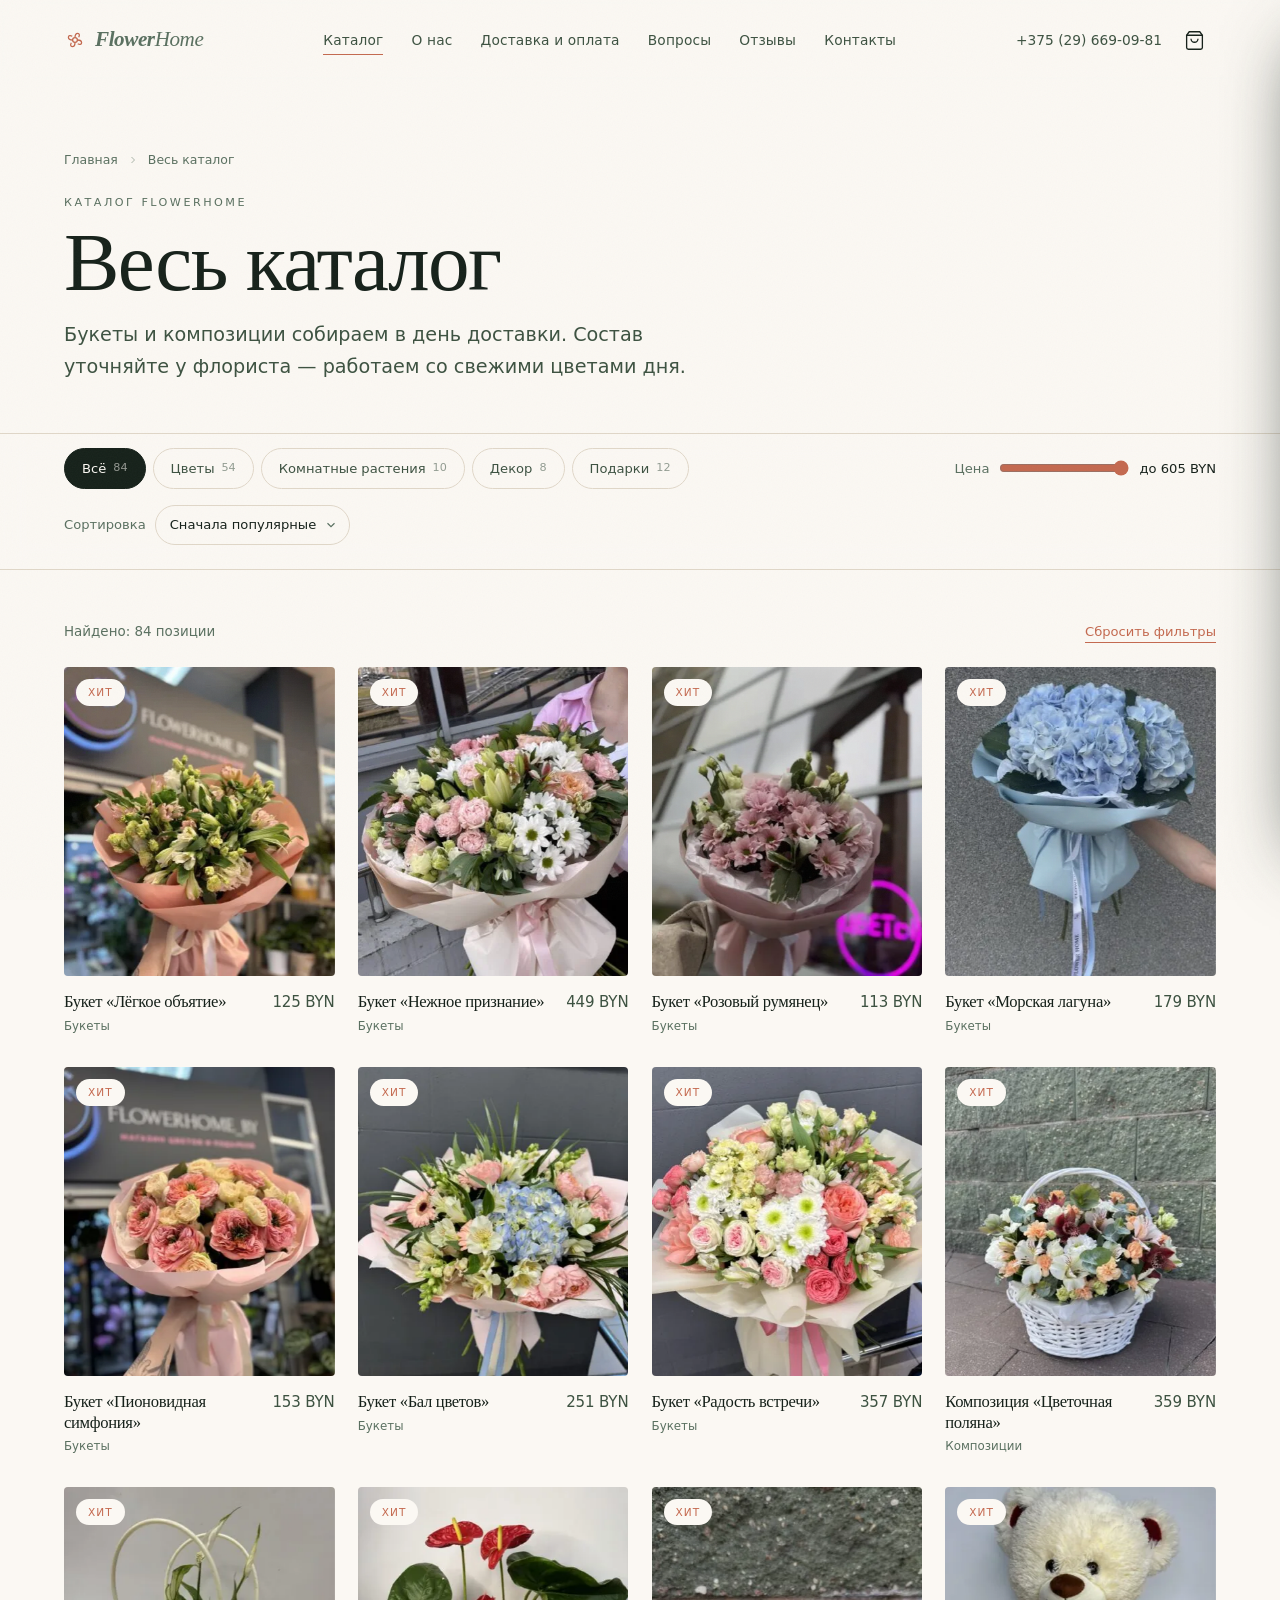
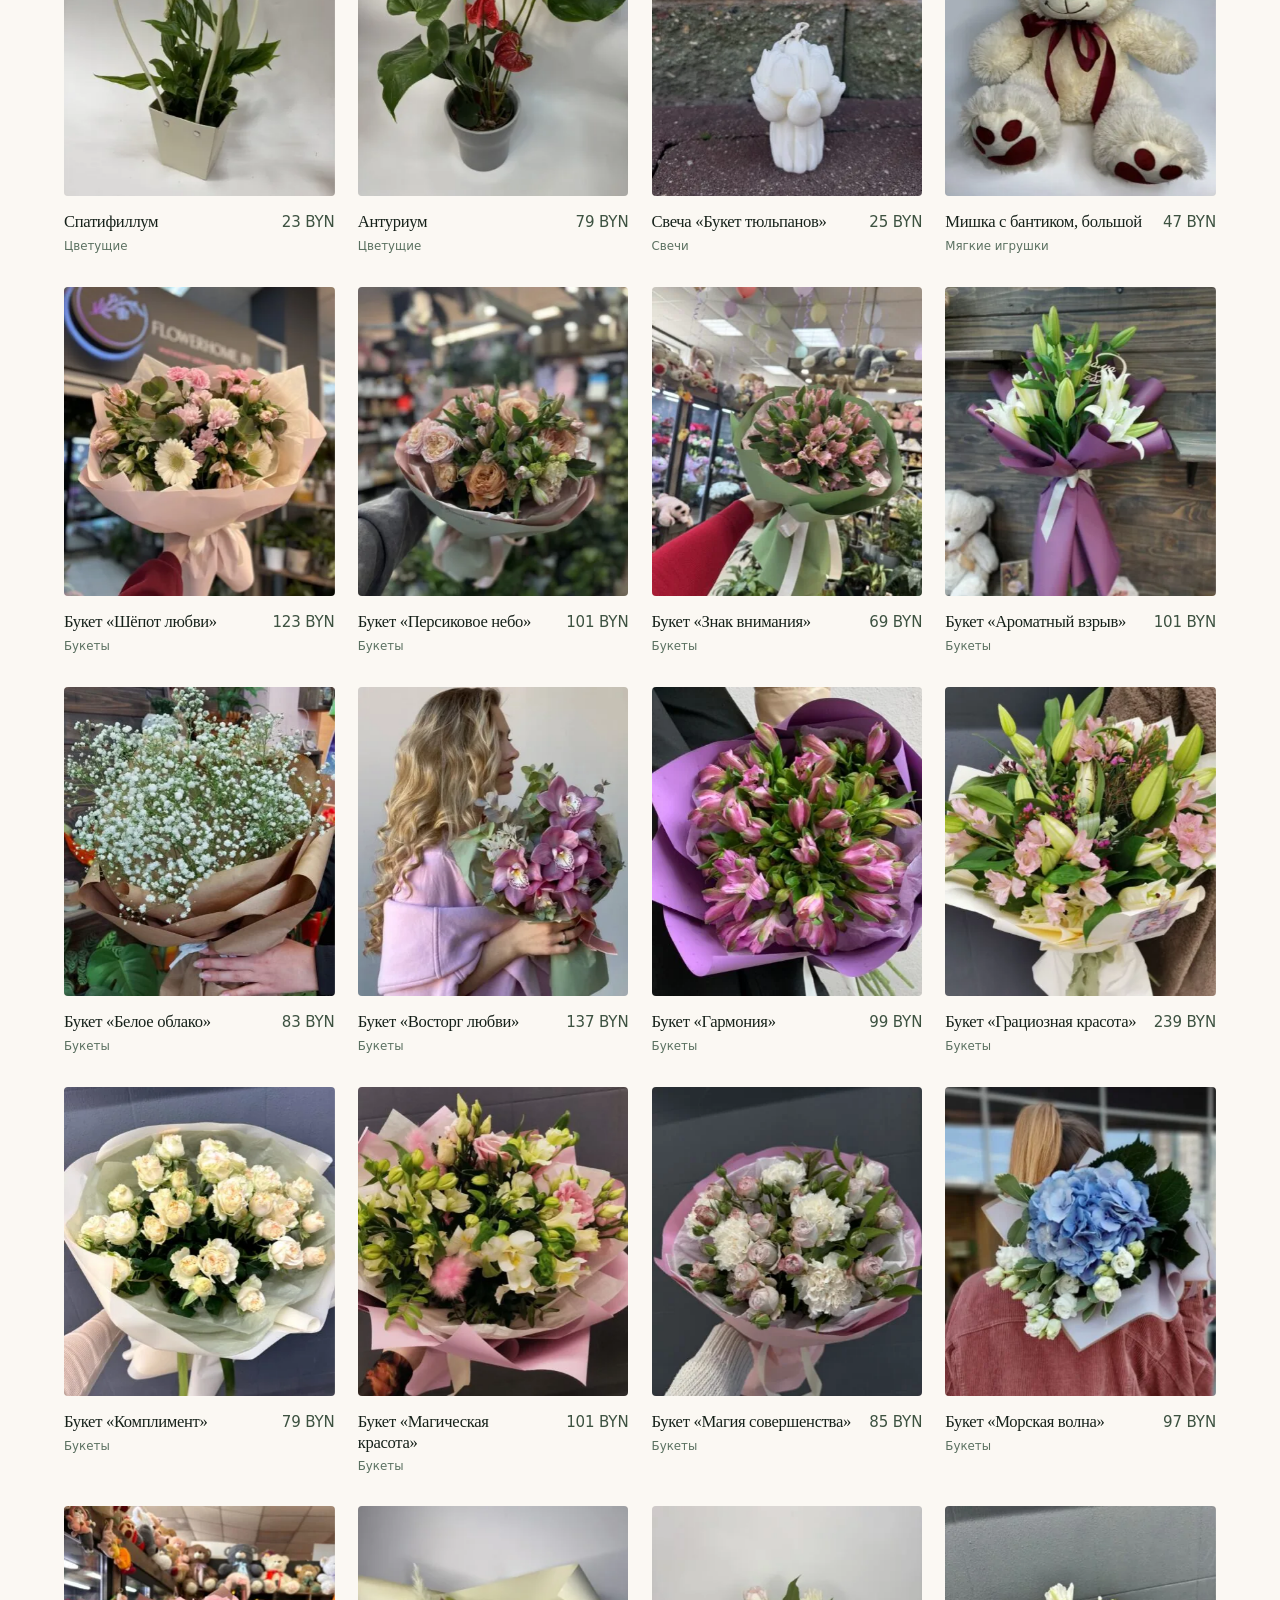
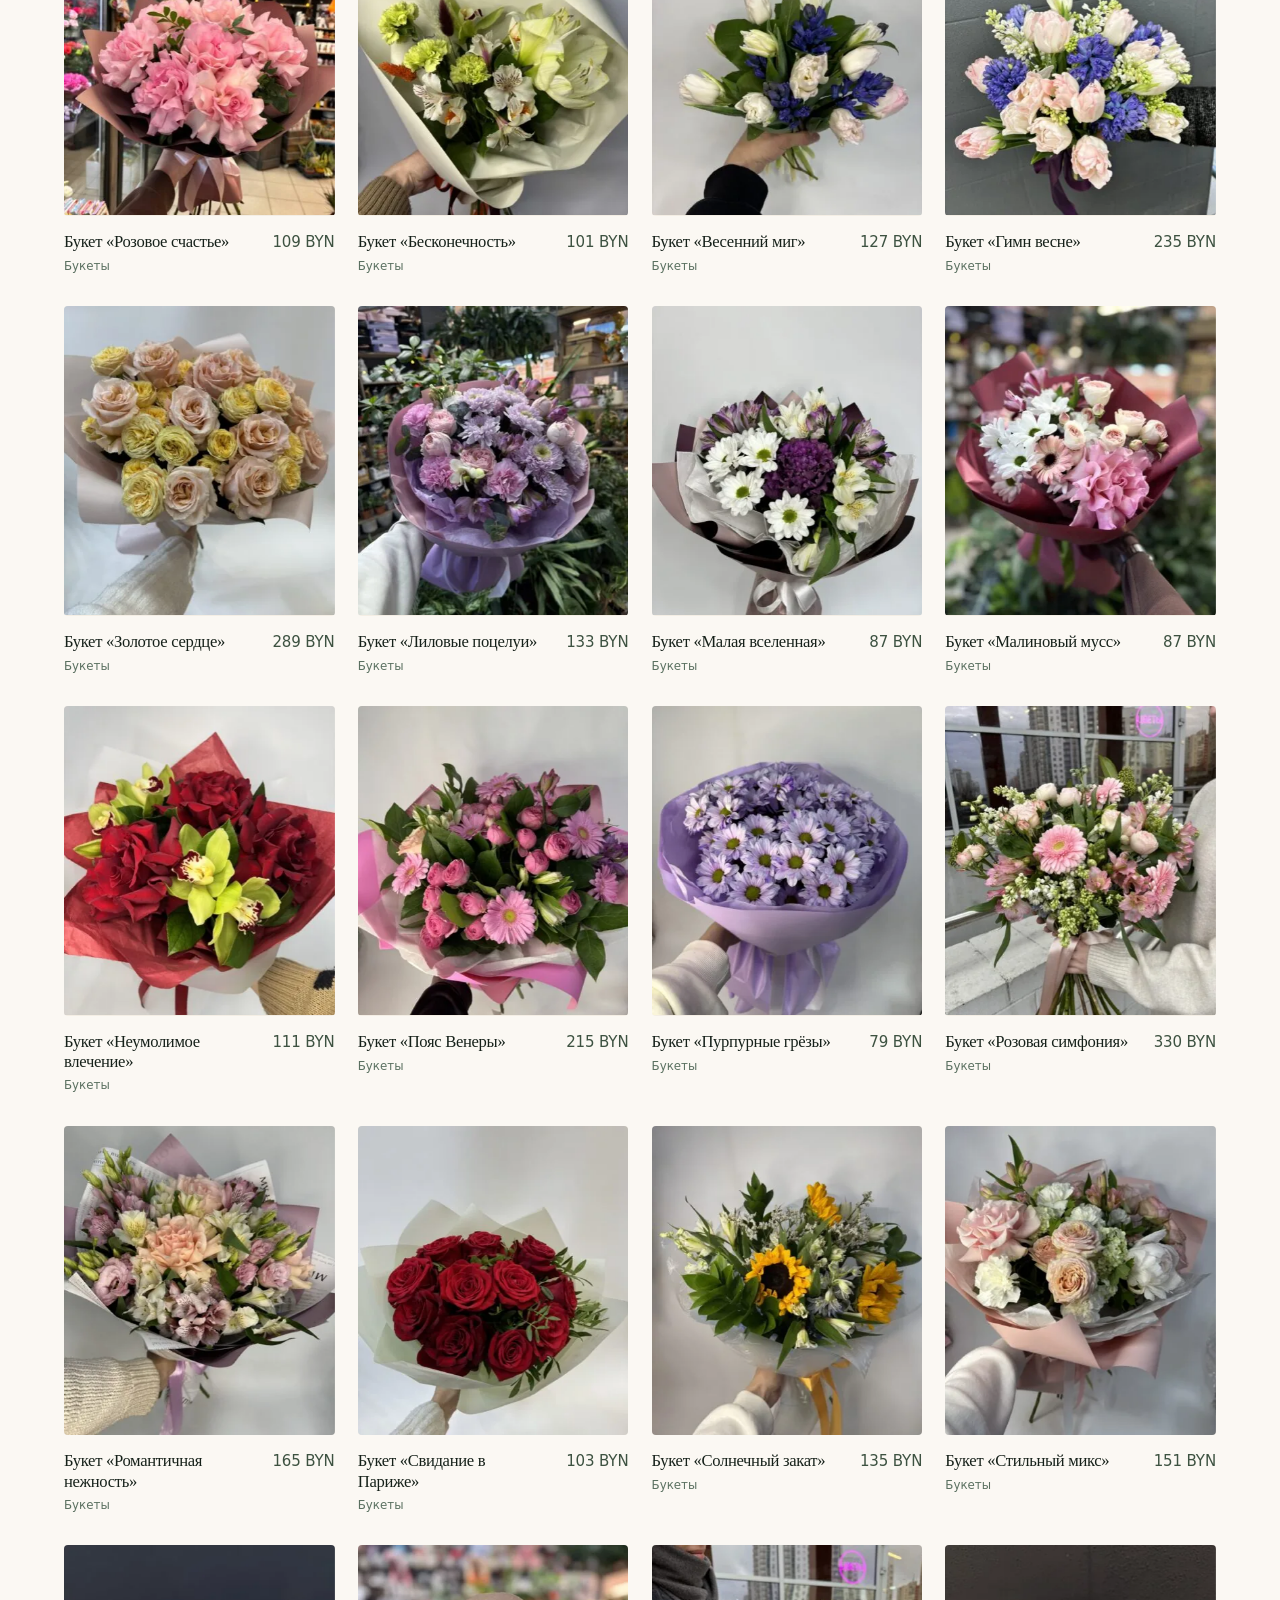
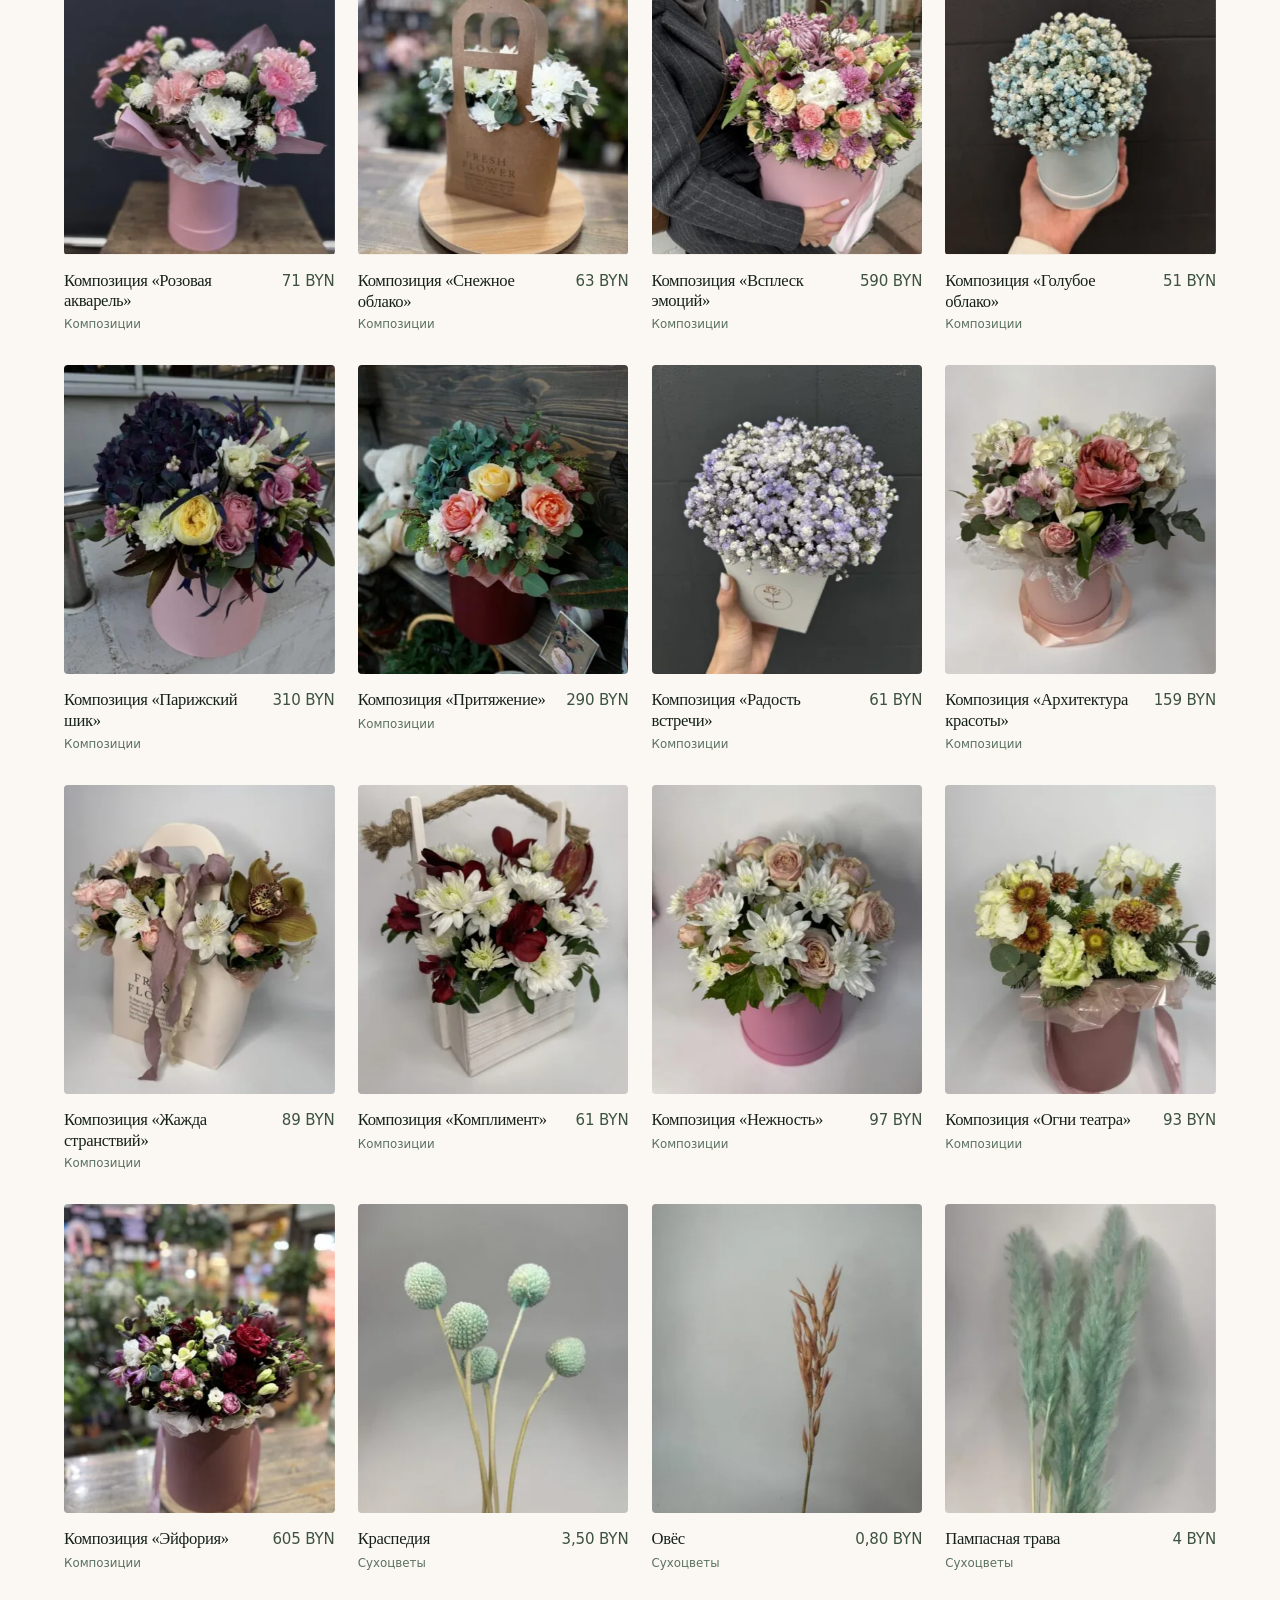
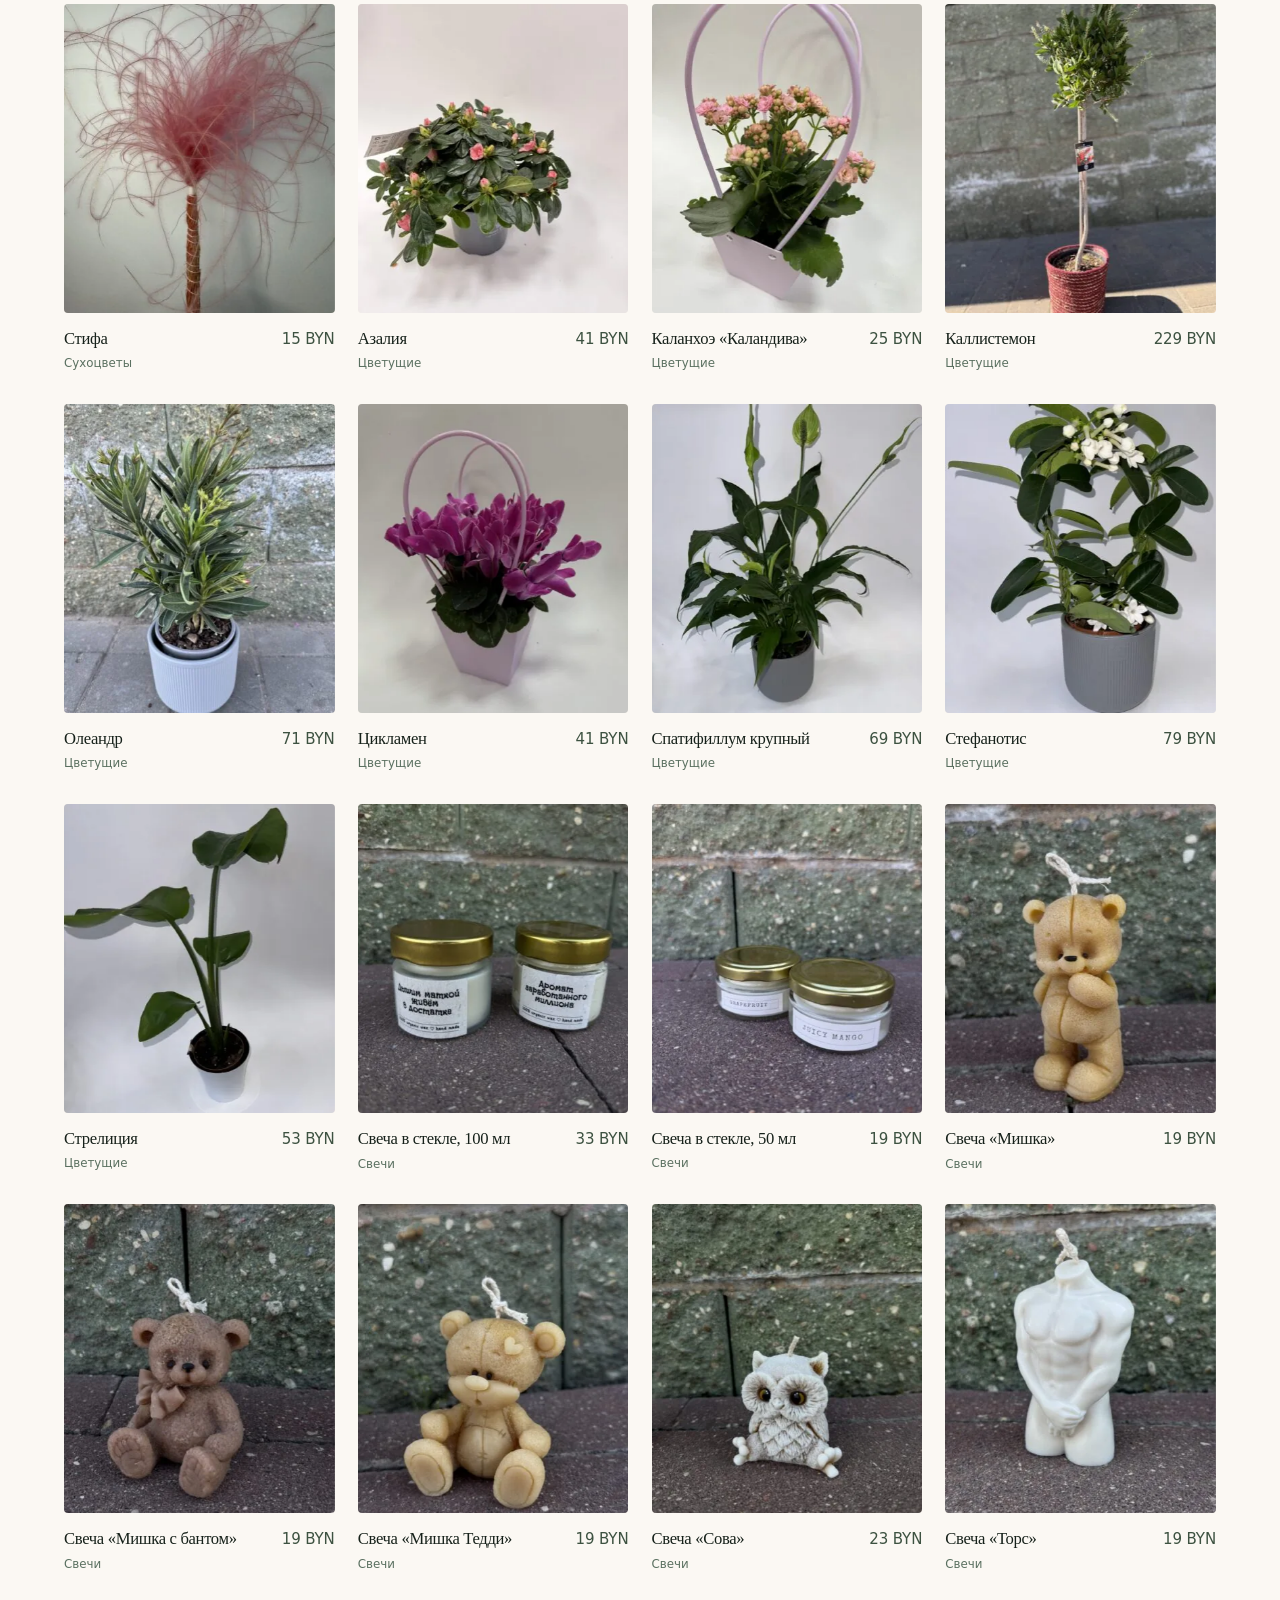
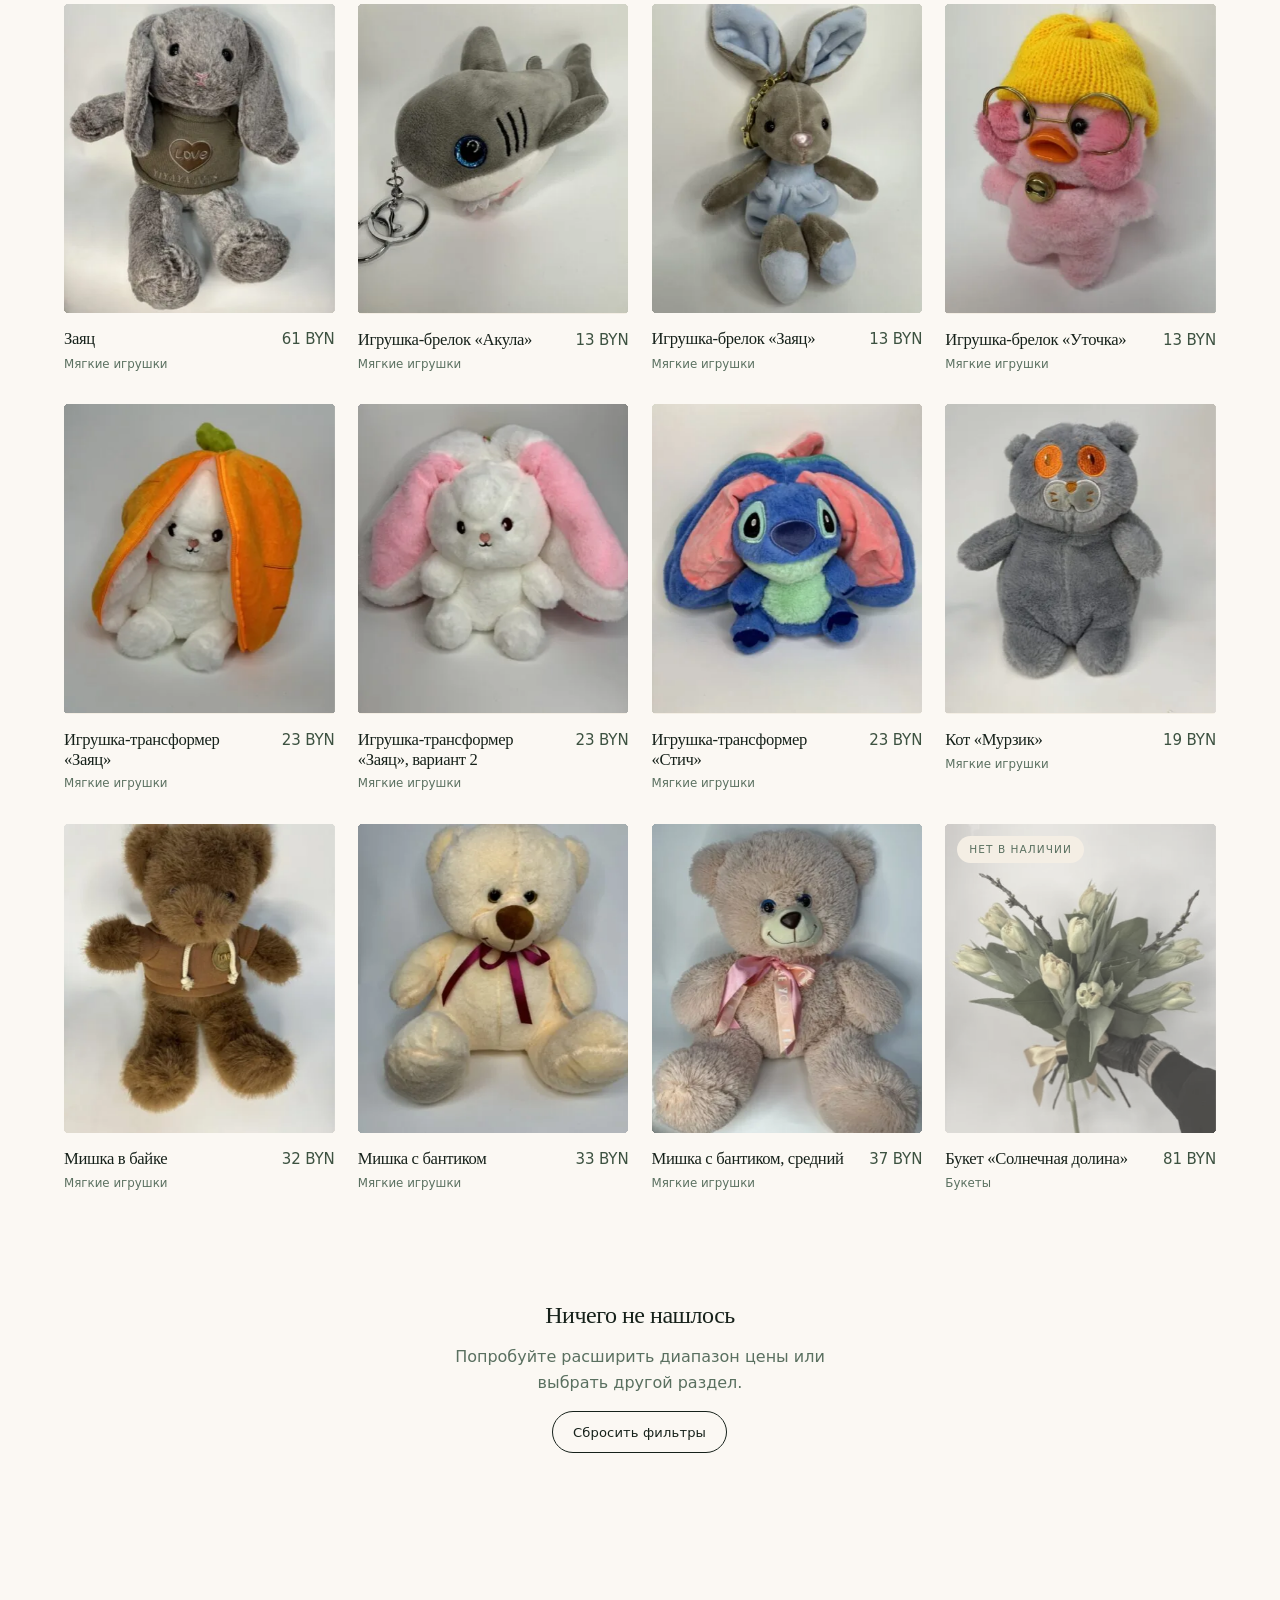
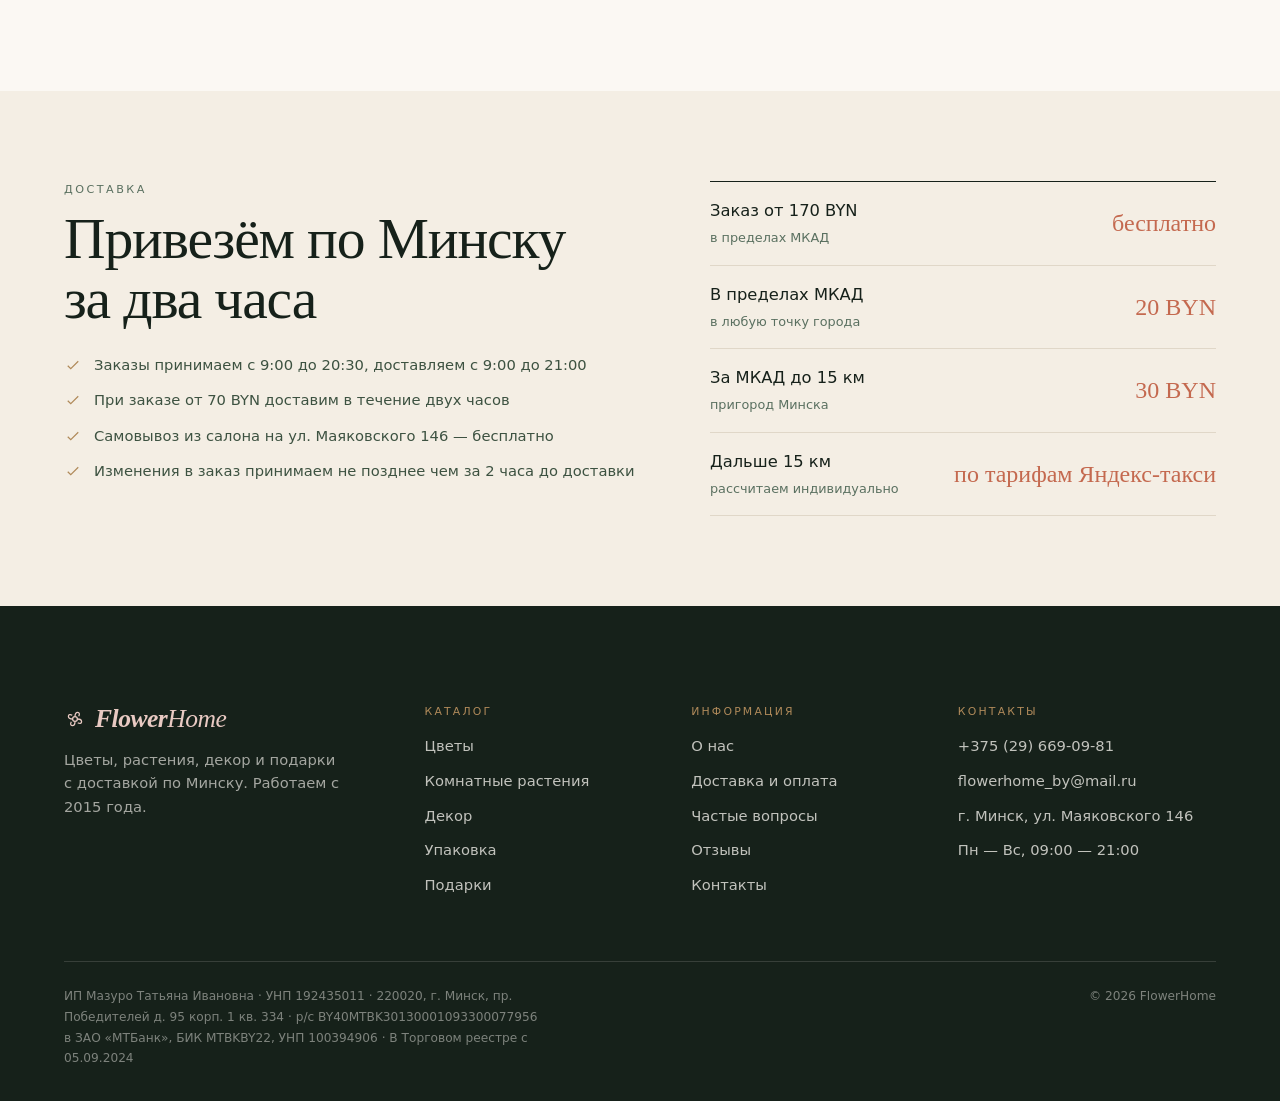
==== commit 5ed47b4b: "Код сжат: 126 -> 83 КБ data.js оставлен несжатым намеренно: esbuild переводит кириллицу в \uXXXX и ф" ====
--- a/catalog.html
+++ b/catalog.html
@@ -5,9 +5,9 @@
 <meta name="viewport" content="width=device-width, initial-scale=1">
 <title>Каталог — FlowerHome, цветы и подарки в Минске</title>
 <meta name="description" content="Каталог FlowerHome: букеты, композиции, сухоцветы, комнатные растения, свечи и мягкие игрушки. Фильтры по разделам и цене, доставка по Минску.">
-<link rel="stylesheet" href="css/base.css?v=2">
-<link rel="stylesheet" href="css/layout.css?v=2">
-<link rel="stylesheet" href="css/components.css?v=2">
+<link rel="stylesheet" href="css/base.min.css?v=2">
+<link rel="stylesheet" href="css/layout.min.css?v=2">
+<link rel="stylesheet" href="css/components.min.css?v=2">
 <link rel="icon" href="data:image/svg+xml,%3Csvg xmlns='http://www.w3.org/2000/svg' viewBox='0 0 32 32'%3E%3Ctext y='26' font-size='26'%3E%F0%9F%8C%B8%3C/text%3E%3C/svg%3E">
 </head>
 <body>
@@ -232,8 +232,8 @@
 <div class="toast" id="toast" role="status" aria-live="polite"></div>
 
 <script src="js/data.js?v=2"></script>
-<script src="js/cart.js?v=2"></script>
-<script src="js/app.js?v=2"></script>
-<script src="js/animations.js?v=2"></script>
+<script src="js/cart.min.js?v=2"></script>
+<script src="js/app.min.js?v=2"></script>
+<script src="js/animations.min.js?v=2"></script>
 </body>
 </html>
--- a/css/base.min.css
+++ b/css/base.min.css
@@ -0,0 +1 @@
+:root{--paper: #FBF8F3;--paper-warm: #F4EEE4;--ink: #16211A;--ink-soft: #3D5241;--moss: #5A7060;--clay: #C4694F;--clay-deep: #A8543D;--blush: #E8C9C2;--gold: #B08A5A;--line: #E0D7C8;--white: #FFFFFF;--serif: "Playfair Display", "Times New Roman", serif;--sans: "Inter", -apple-system, "Segoe UI", system-ui, sans-serif;--sp-1: 8px;--sp-2: 16px;--sp-3: 24px;--sp-4: 32px;--sp-5: 48px;--sp-6: 64px;--sp-7: 96px;--sp-8: 128px;--gutter: clamp(20px, 5vw, 72px);--maxw: 1440px;--ease: cubic-bezier(.22, 1, .36, 1);--ease-io: cubic-bezier(.65, 0, .35, 1);--t-fast: .2s;--t-mid: .4s;--t-slow: .8s;--radius: 2px;--radius-lg: 4px}*,*:before,*:after{box-sizing:border-box}*{margin:0;padding:0}html{-webkit-text-size-adjust:100%;scroll-behavior:smooth;overflow-x:clip}body{background:var(--paper);color:var(--ink);font-family:var(--sans);font-size:16px;font-weight:400;line-height:1.6;-webkit-font-smoothing:antialiased;text-rendering:optimizeLegibility;overflow-x:clip}body.is-locked{overflow:hidden}img,picture,svg,video{display:block;max-width:100%}button,input,textarea,select{font:inherit;color:inherit;background:none;border:none}button{cursor:pointer}a{color:inherit;text-decoration:none}ul,ol{list-style:none}:focus-visible{outline:2px solid var(--clay);outline-offset:3px;border-radius:var(--radius)}:focus:not(:focus-visible){outline:none}h1,h2,h3,h4{font-family:var(--serif);font-weight:400;line-height:1.05;letter-spacing:-.02em}.display{font-size:clamp(2.9rem,8vw,7.2rem);line-height:.9;letter-spacing:-.035em;text-transform:uppercase}.h1{font-size:clamp(2.4rem,6.5vw,5.5rem);line-height:.98}.h2{font-size:clamp(2rem,4.5vw,3.6rem);line-height:1.04}.h3{font-size:clamp(1.35rem,2.2vw,1.85rem);line-height:1.2}.serif-it{font-family:var(--serif);font-style:italic;font-weight:400}.eyebrow{font-family:var(--sans);font-size:.7rem;font-weight:500;letter-spacing:.22em;text-transform:uppercase;color:var(--moss)}.lead{font-size:clamp(1.02rem,1.5vw,1.22rem);line-height:1.62;color:var(--ink-soft)}.muted{color:var(--moss)}.price{font-family:var(--sans);font-weight:500;font-variant-numeric:tabular-nums;letter-spacing:-.01em}.wrap{width:100%;max-width:var(--maxw);margin-inline:auto;padding-inline:var(--gutter)}.section{padding-block:clamp(64px,10vw,150px)}.rule{height:1px;background:var(--line);border:0}.sr-only{position:absolute;width:1px;height:1px;padding:0;margin:-1px;overflow:hidden;clip:rect(0 0 0 0);white-space:nowrap}.skip-link{position:absolute;top:-100px;left:var(--gutter);z-index:999;background:var(--ink);color:var(--paper);padding:12px 20px;transition:top var(--t-fast) var(--ease)}.skip-link:focus{top:12px}body:before{content:"";position:fixed;inset:0;z-index:9998;pointer-events:none;opacity:.035;background-image:url("data:image/svg+xml,%3Csvg xmlns='http://www.w3.org/2000/svg' width='160' height='160'%3E%3Cfilter id='n'%3E%3CfeTurbulence type='fractalNoise' baseFrequency='0.8' numOctaves='4'/%3E%3C/filter%3E%3Crect width='160' height='160' filter='url(%23n)'/%3E%3C/svg%3E")}.intro{position:fixed;inset:0;z-index:9999;background:var(--paper);overflow:hidden}.intro.is-done{visibility:hidden}.intro__cols{position:absolute;inset:-6% -2%;display:grid;grid-template-columns:repeat(5,1fr);gap:clamp(10px,1.4vw,22px);transform:rotate(-4deg) scale(1.12);transition:opacity .5s var(--ease),filter .8s var(--ease),transform 1.2s var(--ease)}.intro__col{overflow:hidden}.intro__strip{display:grid;gap:clamp(10px,1.4vw,22px)}.intro__strip img{width:100%;aspect-ratio:400 / 457;object-fit:cover;border-radius:6px}.intro.is-active .intro__strip{animation:stripDown var(--sp, 28s) linear infinite}.intro.is-active .intro__col--up .intro__strip{animation-name:stripUp}@keyframes stripDown{0%{transform:translateY(-50%)}to{transform:translateY(0)}}@keyframes stripUp{0%{transform:translateY(0)}to{transform:translateY(-50%)}}.intro__veil{position:absolute;inset:0;background:radial-gradient(ellipse 52% 40% at 50% 48%,color-mix(in srgb,var(--paper) 94%,transparent),color-mix(in srgb,var(--paper) 80%,transparent) 55%,color-mix(in srgb,var(--paper) 18%,transparent)),linear-gradient(color-mix(in srgb,var(--paper) 52%,transparent),transparent 42%,color-mix(in srgb,var(--paper) 74%,transparent) 82%,color-mix(in srgb,var(--paper) 94%,transparent));backdrop-filter:blur(2px);-webkit-backdrop-filter:blur(2px);transition:opacity .5s var(--ease)}.intro__content{position:absolute;inset:0;z-index:3;display:flex;flex-direction:column;justify-content:center;align-items:center;padding-inline:var(--gutter);text-align:center;transition:opacity .45s var(--ease),transform .7s var(--ease)}.intro__logo{font-family:var(--serif);font-size:clamp(2.4rem,6.5vw,5rem);line-height:1;letter-spacing:-.03em;display:flex;justify-content:center}.intro__word{display:block;overflow:hidden}.intro__word>span{display:block;transform:translateY(105%)}.intro__word--it>span{font-style:italic;color:var(--clay)}.intro.is-active .intro__word>span{animation:introUp 1s var(--ease) forwards;animation-delay:.7s}.intro.is-active .intro__word--it>span{animation-delay:.83s}@keyframes introUp{to{transform:translateY(0)}}.intro__desc{margin:var(--sp-3) auto 0;max-width:62ch;font-size:clamp(.88rem,1.2vw,1.02rem);line-height:1.75;color:var(--ink-soft)}.intro__ln{display:block;overflow:hidden}.intro__ln>span{display:block;transform:translateY(110%);opacity:0}.intro.is-active .intro__ln>span{animation:introLine .9s var(--ease) forwards}.intro.is-active .intro__ln:nth-child(1)>span{animation-delay:1.15s}.intro.is-active .intro__ln:nth-child(2)>span{animation-delay:1.26s}.intro.is-active .intro__ln:nth-child(3)>span{animation-delay:1.37s}@keyframes introLine{to{transform:translateY(0);opacity:1}}.intro__motto{margin-top:var(--sp-3);font-family:var(--serif);font-style:italic;font-size:clamp(1.1rem,2vw,1.6rem);color:var(--gold)}.intro__motto>span{display:inline-block;opacity:0;transform:translateY(18px)}.intro.is-active .intro__motto>span{animation:introMotto 1s var(--ease) 1.7s forwards}@keyframes introMotto{to{opacity:1;transform:translateY(0)}}.intro__motto:before,.intro__motto:after{content:"";display:inline-block;width:clamp(20px,4vw,48px);height:1px;background:var(--gold);vertical-align:middle;margin-inline:14px;transform:scaleX(0);transition:transform .9s var(--ease) 1.9s}.intro__motto:before{transform-origin:right}.intro__motto:after{transform-origin:left}.intro.is-active .intro__motto:before,.intro.is-active .intro__motto:after{transform:scaleX(1)}.intro__bar{position:absolute;left:0;right:0;bottom:clamp(24px,5vh,52px);z-index:3;display:flex;align-items:center;gap:var(--sp-2);padding-inline:var(--gutter);font-family:var(--serif);font-size:.92rem;color:var(--ink-soft);font-variant-numeric:tabular-nums;transition:opacity .45s var(--ease)}.intro__count{min-width:4.5ch}.intro__max{font-family:var(--sans);font-size:.66rem;letter-spacing:.18em;text-transform:uppercase;opacity:.5;white-space:nowrap}@media(max-width:560px){.intro__max{display:none}}.intro__line{flex-grow:1;height:1px;background:var(--line);position:relative;overflow:hidden}.intro__line i{position:absolute;inset:0 auto 0 0;width:0;background:var(--clay)}.intro__curtain{position:absolute;inset:0;z-index:4;display:grid;grid-template-columns:repeat(5,1fr);pointer-events:none}.intro__curtain i{display:block;background:var(--paper);transform:translateY(101%)}.intro.is-out .intro__curtain i{transform:translateY(0);transition:transform .62s cubic-bezier(.65,0,.35,1);transition-delay:calc(var(--c) * 55ms)}.intro.is-lift{transform:translateY(-101%);transition:transform .85s cubic-bezier(.76,0,.24,1)}.intro.is-out .intro__cols{opacity:.35;filter:blur(6px);transform:rotate(-4deg) scale(1.2)}.intro.is-out .intro__content{opacity:0;transform:translateY(-24px)}.intro.is-out .intro__bar,.intro.is-out .intro__veil{opacity:0}@media(max-width:700px){.intro__cols{grid-template-columns:repeat(3,1fr)}.intro__cols>:nth-child(4),.intro__cols>:nth-child(5){display:none}.intro__curtain{grid-template-columns:repeat(3,1fr)}.intro__curtain i:nth-child(4),.intro__curtain i:nth-child(5){display:none}.intro__desc{max-width:42ch}}@media(prefers-reduced-motion:reduce){.intro__word>span,.intro__ln>span,.intro__motto>span{transform:none;opacity:1}.intro__cols{display:none}}.cursor{position:fixed;top:0;left:0;width:34px;height:34px;margin:-17px 0 0 -17px;border:1px solid var(--ink-soft);border-radius:50%;pointer-events:none;z-index:9997;opacity:0;transition:width .3s var(--ease),height .3s var(--ease),margin .3s var(--ease),background-color .3s var(--ease),border-color .3s var(--ease),opacity .3s var(--ease);mix-blend-mode:multiply}.cursor.is-visible{opacity:1}.cursor.is-hover{width:66px;height:66px;margin:-33px 0 0 -33px;background:var(--clay);border-color:var(--clay);mix-blend-mode:normal}.cursor__label{position:absolute;inset:0;display:grid;place-items:center;font-size:.58rem;letter-spacing:.1em;text-transform:uppercase;color:var(--paper);opacity:0;transition:opacity .2s var(--ease)}.cursor.is-hover .cursor__label{opacity:1}@media(hover:none),(pointer:coarse){.cursor{display:none}}.header{position:fixed;top:0;left:0;right:0;z-index:900;padding-block:18px;background:color-mix(in srgb,var(--paper) 82%,transparent);backdrop-filter:blur(14px) saturate(1.2);-webkit-backdrop-filter:blur(14px) saturate(1.2);border-bottom:1px solid transparent;transition:transform .5s var(--ease),border-color var(--t-mid),background-color var(--t-mid),padding var(--t-mid)}.header.is-stuck{border-bottom-color:var(--line);padding-block:12px}.header.is-hidden{transform:translateY(-105%)}.header__inner{display:flex;align-items:center;justify-content:space-between;gap:var(--sp-3)}.logo{display:flex;align-items:baseline;gap:9px;font-family:var(--serif);font-size:1.32rem;letter-spacing:-.02em;line-height:1;flex-shrink:0}.logo__mark{width:22px;height:22px;flex-shrink:0;align-self:center;color:var(--clay);transition:transform .6s var(--ease)}.logo:hover .logo__mark{transform:rotate(90deg)}.logo b{font-weight:600}.logo span{color:var(--moss);font-style:italic}.nav{display:flex;align-items:center;gap:clamp(16px,2.2vw,34px)}.nav a{position:relative;font-size:.86rem;letter-spacing:.01em;padding-block:4px;color:var(--ink-soft);transition:color var(--t-fast) var(--ease)}.nav a:after{content:"";position:absolute;left:0;bottom:0;width:100%;height:1px;background:var(--clay);transform:scaleX(0);transform-origin:right;transition:transform .4s var(--ease)}.nav a:hover{color:var(--ink)}.nav a:hover:after,.nav a[aria-current=page]:after{transform:scaleX(1);transform-origin:left}.header__actions{display:flex;align-items:center;gap:10px}.header__phone{font-size:.86rem;font-variant-numeric:tabular-nums;color:var(--ink-soft);white-space:nowrap;transition:color var(--t-fast)}.header__phone:hover{color:var(--clay)}.icon-btn{position:relative;width:44px;height:44px;display:grid;place-items:center;border-radius:50%;color:var(--ink);transition:background-color var(--t-fast) var(--ease)}.icon-btn:hover{background:var(--paper-warm)}.icon-btn svg{width:21px;height:21px}.cart-count{position:absolute;top:4px;right:3px;min-width:19px;height:19px;padding-inline:5px;display:grid;place-items:center;background:var(--clay);color:var(--white);border-radius:10px;font-size:.66rem;font-weight:600;font-variant-numeric:tabular-nums;transform:scale(0);transition:transform .35s var(--ease)}.cart-count.is-shown{transform:scale(1)}.cart-count.is-bump{animation:bump .5s var(--ease)}@keyframes bump{0%{transform:scale(1)}35%{transform:scale(1.45)}to{transform:scale(1)}}.burger{display:none}@media(max-width:1000px){.nav{position:fixed;inset:0 auto auto 0;width:100vw;height:100svh;flex-direction:column;justify-content:center;gap:var(--sp-2);background:var(--paper);transform:translateY(-100%);transition:transform .6s var(--ease);z-index:890}.nav.is-open{transform:translateY(0)}.nav a{font-family:var(--serif);font-size:2rem;color:var(--ink);opacity:0;transform:translateY(20px)}.nav.is-open a{animation:navIn .5s var(--ease) forwards}.nav.is-open a:nth-child(1){animation-delay:.12s}.nav.is-open a:nth-child(2){animation-delay:.18s}.nav.is-open a:nth-child(3){animation-delay:.24s}.nav.is-open a:nth-child(4){animation-delay:.3s}.nav.is-open a:nth-child(5){animation-delay:.36s}@keyframes navIn{to{opacity:1;transform:translateY(0)}}.burger{display:grid;place-items:center;width:44px;height:44px;z-index:900;position:relative}.burger span{display:block;width:22px;height:1.5px;background:var(--ink);transition:transform .4s var(--ease),opacity .2s}.burger span:first-child{transform:translateY(-4px)}.burger span:last-child{transform:translateY(4px)}.burger.is-open span:first-child{transform:rotate(45deg)}.burger.is-open span:last-child{transform:rotate(-45deg)}.header__phone{display:none}}@media(max-width:560px){.logo{font-size:1.1rem}}.footer{background:var(--ink);color:var(--paper);padding-block:clamp(56px,8vw,100px) 32px}.footer a{color:var(--paper)}.footer__top{display:grid;grid-template-columns:1.4fr 1fr 1fr 1.1fr;gap:var(--sp-5) var(--sp-4);padding-bottom:var(--sp-6)}.footer__brand .logo{color:var(--paper);font-size:1.6rem}.footer__brand .logo span,.footer__brand .logo__mark{color:var(--blush)}.footer__tag{margin-top:var(--sp-2);max-width:30ch;color:color-mix(in srgb,var(--paper) 62%,transparent);font-size:.92rem}.footer h4{font-family:var(--sans);font-size:.68rem;font-weight:500;letter-spacing:.2em;text-transform:uppercase;color:var(--gold);margin-bottom:var(--sp-2)}.footer__col li+li{margin-top:9px}.footer__col a,.footer__col span{font-size:.92rem;color:color-mix(in srgb,var(--paper) 75%,transparent);transition:color var(--t-fast) var(--ease)}.footer__col a:hover{color:var(--blush)}.footer__bottom{padding-top:var(--sp-3);border-top:1px solid color-mix(in srgb,var(--paper) 14%,transparent);display:flex;flex-wrap:wrap;gap:var(--sp-2) var(--sp-4);justify-content:space-between;font-size:.76rem;color:color-mix(in srgb,var(--paper) 45%,transparent);line-height:1.7}.footer__legal{max-width:62ch}@media(max-width:900px){.footer__top{grid-template-columns:1fr 1fr}}@media(max-width:560px){.footer__top{grid-template-columns:1fr;gap:var(--sp-4)}}@media(prefers-reduced-motion:reduce){html{scroll-behavior:auto}*,*:before,*:after{animation-duration:.01ms!important;animation-iteration-count:1!important;transition-duration:.01ms!important}.cursor,.petals{display:none!important}}
--- a/css/layout.min.css
+++ b/css/layout.min.css
@@ -0,0 +1 @@
+.sec-head{display:grid;grid-template-columns:auto 1fr;align-items:end;gap:var(--sp-2) var(--sp-5);margin-bottom:clamp(32px,5vw,64px)}.sec-head__side{grid-column:2;max-width:44ch;justify-self:end}.sec-head .eyebrow{grid-column:1 / -1;margin-bottom:-6px}@media(max-width:860px){.sec-head{grid-template-columns:1fr}.sec-head__side{grid-column:1;justify-self:start}}.hero{position:relative;min-height:100svh;display:flex;align-items:center;padding-top:110px;padding-bottom:var(--sp-5);overflow:hidden}.hero__grid{display:grid;grid-template-columns:1fr .82fr;gap:var(--sp-5);align-items:center;width:100%}.hero__title{position:relative;z-index:2}.hero__line{display:block;overflow:hidden}.hero__line>span{display:block;transform:translateY(105%);transition:transform 1.1s var(--ease)}.hero.is-in .hero__line>span{transform:translateY(0)}.hero.is-in .hero__line:nth-child(2)>span{transition-delay:.11s}.hero.is-in .hero__line:nth-child(3)>span{transition-delay:.22s}.hero__title em{display:inline-block;font-style:italic;font-size:.8em;color:var(--clay);text-transform:none;letter-spacing:-.03em;padding-bottom:.06em}.hero__meta{margin-top:var(--sp-4);max-width:46ch;opacity:0;transform:translateY(24px);transition:opacity .9s var(--ease) .5s,transform .9s var(--ease) .5s}.hero.is-in .hero__meta{opacity:1;transform:none}.hero__cta{display:flex;flex-wrap:wrap;gap:14px;margin-top:var(--sp-4)}.hero__eyebrow{display:flex;align-items:center;gap:12px;margin-bottom:var(--sp-3);opacity:0;transition:opacity .8s var(--ease) .2s}.hero.is-in .hero__eyebrow{opacity:1}.hero__eyebrow:before{content:"";width:42px;height:1px;background:var(--gold)}.hero__art{position:relative;perspective:1200px;opacity:0;transform:translateY(40px);transition:opacity 1.2s var(--ease) .3s,transform 1.2s var(--ease) .3s}.hero.is-in .hero__art{opacity:1;transform:none}.hero__card{position:relative;aspect-ratio:400 / 457;transform-style:preserve-3d;transition:transform .5s var(--ease);will-change:transform}.hero__card img{width:100%;height:100%;object-fit:cover;border-radius:var(--radius-lg);box-shadow:0 30px 70px -40px #16211a8c}.hero__badge{position:absolute;bottom:-26px;left:-34px;background:var(--paper);border:1px solid var(--line);padding:16px 22px;border-radius:var(--radius-lg);transform:translateZ(60px);box-shadow:0 20px 40px -30px #16211a80}.hero__badge strong{display:block;font-family:var(--serif);font-size:1.5rem;line-height:1}.hero__badge span{font-size:.72rem;letter-spacing:.12em;text-transform:uppercase;color:var(--moss)}.hero__float{position:absolute;width:128px;aspect-ratio:400 / 457;border-radius:var(--radius-lg);object-fit:cover;box-shadow:0 24px 50px -32px #16211a99;z-index:3;will-change:transform}.hero__float--a{top:8%;right:-6%}.hero__float--b{bottom:12%;left:-14%;width:104px}.hero__glow{position:absolute;top:0;left:0;width:720px;height:720px;margin:-360px 0 0 -360px;pointer-events:none;z-index:0;opacity:0;background:radial-gradient(circle closest-side,rgba(232,201,194,.85) 0%,rgba(232,201,194,.42) 34%,rgba(196,105,79,.12) 62%,transparent 100%);filter:blur(28px);transition:opacity .7s var(--ease);will-change:transform}.hero__glow.is-on{opacity:1}@media(hover:none),(pointer:coarse){.hero__glow{display:none}}.petals{position:absolute;inset:0;width:100%;height:100%;pointer-events:none;z-index:1}.hero__scroll{position:absolute;bottom:26px;left:var(--gutter);display:flex;align-items:center;gap:10px;font-size:.68rem;letter-spacing:.18em;text-transform:uppercase;color:var(--moss);opacity:0;transition:opacity .8s var(--ease) 1.1s}.hero.is-in .hero__scroll{opacity:1}.hero__scroll i{display:block;width:1px;height:34px;background:linear-gradient(var(--gold),transparent);animation:scrollHint 2.2s var(--ease-io) infinite;transform-origin:top}@keyframes scrollHint{0%,to{transform:scaleY(.35);opacity:.4}50%{transform:scaleY(1);opacity:1}}@media(max-width:980px){.hero{min-height:auto;padding-top:130px}.hero__grid{grid-template-columns:1fr;gap:var(--sp-6)}.hero__art{max-width:460px}.hero__float--b{left:-8%}.hero__scroll{display:none}}@media(max-width:560px){.hero__float--a{width:92px;right:-2%}.hero__float--b{width:76px;left:-4%}.hero__badge{left:-14px;padding:13px 17px}}.marquee{overflow:hidden;padding-block:22px;border-block:1px solid var(--line);background:var(--paper-warm);user-select:none}.marquee__track{display:flex;width:max-content;will-change:transform}.marquee__item{display:flex;align-items:center;gap:clamp(20px,3vw,44px);padding-right:clamp(20px,3vw,44px);font-family:var(--serif);font-size:clamp(1.1rem,2vw,1.7rem);color:var(--ink-soft);white-space:nowrap}.marquee__item:after{content:"";width:6px;height:6px;border-radius:50%;background:var(--clay);flex-shrink:0}.cats{display:grid;grid-template-columns:repeat(auto-fit,minmax(240px,1fr));gap:2px;background:var(--line);border:1px solid var(--line)}.cat{position:relative;display:flex;flex-direction:column;justify-content:flex-end;min-height:clamp(300px,34vw,460px);padding:var(--sp-3);background:var(--ink-soft);overflow:hidden;isolation:isolate}.cat__img{position:absolute;inset:0;z-index:-2;width:100%;height:100%;object-fit:cover;transform:scale(1.06);transition:transform 1.1s var(--ease),filter .7s var(--ease);filter:grayscale(.25)}.cat:after{content:"";position:absolute;inset:0;z-index:-1;background:linear-gradient(to top,#16211adb,#16211a6b 42%,#16211a0f);transition:opacity var(--t-mid) var(--ease)}.cat:hover .cat__img{transform:scale(1);filter:grayscale(0)}.cat:hover:after{opacity:.82}.cat__title{color:var(--paper);font-size:clamp(1.4rem,2.4vw,2rem)}.cat__lead{color:color-mix(in srgb,var(--paper) 74%,transparent);font-size:.88rem;margin-top:6px;max-width:30ch}.cat__subs{display:flex;flex-wrap:wrap;gap:6px;margin-top:var(--sp-2);max-height:0;opacity:0;overflow:hidden;transition:max-height .6s var(--ease),opacity .4s var(--ease),margin var(--t-mid)}.cat:hover .cat__subs,.cat:focus-within .cat__subs{max-height:200px;opacity:1}.cat__subs span{font-size:.72rem;padding:5px 11px;border:1px solid color-mix(in srgb,var(--paper) 34%,transparent);border-radius:100px;color:color-mix(in srgb,var(--paper) 88%,transparent)}.cat__link{position:absolute;inset:0;z-index:2}.steps{display:grid;grid-template-columns:repeat(3,1fr);gap:var(--sp-4);counter-reset:step}.step{position:relative;padding-top:var(--sp-3);border-top:1px solid var(--ink)}.step__n{font-family:var(--serif);font-size:clamp(2.6rem,5vw,4.4rem);line-height:1;color:var(--blush);display:block;margin-bottom:var(--sp-2);transition:color var(--t-mid) var(--ease)}.step:hover .step__n{color:var(--clay)}.step h3{margin-bottom:8px}.step p{color:var(--ink-soft);font-size:.94rem;max-width:34ch}@media(max-width:860px){.steps{grid-template-columns:1fr;gap:var(--sp-3)}}.about{display:grid;grid-template-columns:.85fr 1fr;gap:clamp(32px,6vw,90px);align-items:start}.about__art{position:relative;aspect-ratio:4 / 5;overflow:hidden;border-radius:var(--radius-lg);background:var(--paper-warm)}.about__art img{width:100%;height:100%;object-fit:cover;transform:scale(1.12);transition:transform 1.6s var(--ease)}.about__art.is-in img{transform:scale(1)}.about__intro{font-family:var(--serif);font-size:clamp(1.4rem,2.6vw,2.1rem);line-height:1.25;margin-bottom:var(--sp-4);text-wrap:balance}.about__block+.about__block{margin-top:var(--sp-4)}.about__block h3{font-family:var(--sans);font-size:.7rem;font-weight:500;letter-spacing:.2em;text-transform:uppercase;color:var(--clay);margin-bottom:var(--sp-2)}.about__block p+p{margin-top:14px}.about__block p{color:var(--ink-soft)}.stats{display:grid;grid-template-columns:repeat(4,1fr);gap:var(--sp-3);margin-top:clamp(40px,6vw,80px);padding-top:var(--sp-4);border-top:1px solid var(--line)}.stat__n{font-family:var(--serif);font-size:clamp(2.2rem,4.4vw,3.6rem);line-height:1;font-variant-numeric:tabular-nums}.stat__label{font-size:.8rem;color:var(--moss);margin-top:8px;max-width:18ch}@media(max-width:900px){.about{grid-template-columns:1fr}.about__art{max-width:420px}.stats{grid-template-columns:repeat(2,1fr);gap:var(--sp-4) var(--sp-3)}}.deliver{display:grid;grid-template-columns:1.15fr 1fr;gap:clamp(32px,5vw,80px)}.tiers{border-top:1px solid var(--ink)}.tier{display:grid;grid-template-columns:1fr auto;gap:4px var(--sp-3);align-items:baseline;padding-block:var(--sp-2);border-bottom:1px solid var(--line);transition:padding-left var(--t-mid) var(--ease),background-color var(--t-mid)}.tier:hover{padding-left:12px;background:var(--paper-warm)}.tier__zone{font-size:1.02rem}.tier__note{grid-column:1;font-size:.8rem;color:var(--moss)}.tier__price{grid-row:1 / 3;grid-column:2;font-family:var(--serif);font-size:clamp(1.1rem,2vw,1.5rem);color:var(--clay);text-align:right;align-self:center}.facts{margin-top:var(--sp-4);display:grid;gap:12px}.fact{display:grid;grid-template-columns:18px 1fr;gap:12px;font-size:.92rem;color:var(--ink-soft)}.fact svg{width:18px;height:18px;color:var(--gold);margin-top:3px}.pay{display:grid;gap:2px}.pay__item{padding:var(--sp-3);background:var(--paper-warm);border-radius:var(--radius);transition:background-color var(--t-mid) var(--ease),transform var(--t-mid) var(--ease)}.pay__item:hover{background:var(--blush);transform:translate(6px)}.pay__item h4{font-family:var(--serif);font-size:1.14rem;margin-bottom:6px}.pay__item p{font-size:.88rem;color:var(--ink-soft)}.pay__note{margin-top:var(--sp-3);font-size:.8rem;color:var(--moss);line-height:1.65}@media(max-width:900px){.deliver{grid-template-columns:1fr}}.services{display:grid;grid-template-columns:repeat(auto-fit,minmax(250px,1fr));gap:var(--sp-3)}.service{padding:var(--sp-4) var(--sp-3);border:1px solid var(--line);border-radius:var(--radius-lg);background:var(--paper);transition:border-color var(--t-mid),transform var(--t-mid) var(--ease),box-shadow var(--t-mid) var(--ease)}.service:hover{border-color:var(--clay);transform:translateY(-5px);box-shadow:0 22px 44px -34px #16211a80}.service h3{font-size:1.24rem;margin-bottom:10px}.service p{font-size:.9rem;color:var(--ink-soft)}.promos{display:grid;grid-template-columns:repeat(auto-fit,minmax(260px,1fr));gap:var(--sp-2);margin-top:var(--sp-4)}.promo{display:flex;align-items:center;gap:var(--sp-2);padding:var(--sp-3);background:var(--ink);color:var(--paper);border-radius:var(--radius-lg)}.promo__code{font-family:var(--serif);font-size:1.3rem;color:var(--blush);padding:8px 14px;border:1px dashed color-mix(in srgb,var(--blush) 55%,transparent);border-radius:var(--radius);flex-shrink:0}.promo strong{display:block;font-weight:500;font-size:.98rem}.promo p{font-size:.82rem;color:color-mix(in srgb,var(--paper) 65%,transparent)}.why__grid{display:grid;grid-template-columns:1fr .85fr;gap:clamp(36px,5vw,84px);align-items:start}.why__list{counter-reset:why}.why__item{display:grid;grid-template-columns:auto 1fr;gap:4px var(--sp-3);padding-block:var(--sp-3);border-top:1px solid var(--line);transition:padding-left .5s var(--ease)}.why__item:last-child{border-bottom:1px solid var(--line)}.why__item:hover{padding-left:14px}.why__n{grid-row:1 / 3;font-family:var(--serif);font-size:.94rem;color:var(--clay);padding-top:4px}.why__item h3{font-size:clamp(1.2rem,1.9vw,1.55rem)}.why__item p{font-size:.94rem;color:var(--ink-soft);max-width:46ch;margin-top:7px}.why__chart{position:sticky;top:110px;padding:var(--sp-4) var(--sp-3);background:var(--paper-warm);border-radius:var(--radius-lg);border:1px solid var(--line)}.why__chart-head{margin-bottom:var(--sp-2)}.why__chart-note{font-size:.78rem;color:var(--moss);margin-top:6px;max-width:32ch}.chart{margin-top:var(--sp-3);--maxh: clamp(140px, 18vw, 200px)}.chart__plot{display:grid;grid-template-columns:repeat(4,1fr);gap:clamp(10px,1.6vw,20px);align-items:end}.chart__col{display:flex;flex-direction:column;justify-content:flex-end;gap:10px;text-align:center}.chart__value{font-family:var(--serif);font-size:clamp(1.15rem,2vw,1.5rem);line-height:1;color:var(--ink);opacity:0;transform:translateY(10px);transition:opacity .6s var(--ease),transform .6s var(--ease),color .3s;transition-delay:calc(.7s + var(--i) * .11s)}.chart__value i{font-style:normal;font-size:.62em;opacity:.5;margin-left:1px}.why__chart.is-in .chart__value{opacity:1;transform:none}.chart__bar{display:block;width:min(100%,74px);margin-inline:auto;flex-shrink:0;height:0;border-radius:14px;background:linear-gradient(to bottom,var(--clay) 0%,var(--clay-deep) 100%);transition:height 1.1s var(--ease),background .35s var(--ease),transform .35s var(--ease);transition-delay:calc(var(--i) * .11s),0ms,0ms}.why__chart.is-in .chart__bar{height:calc(var(--v) * var(--maxh) / 100)}.chart__col:hover .chart__bar{background:linear-gradient(to bottom,var(--ink-soft) 0%,var(--ink) 100%);transform:translateY(-5px)}.chart__col:hover .chart__value{color:var(--clay)}.chart__label{font-size:.78rem;line-height:1.35;color:var(--moss);padding-top:4px;border-top:1px solid var(--line)}@media(max-width:420px){.chart__label{font-size:.7rem}}@media(max-width:980px){.why__grid{grid-template-columns:1fr}.why__chart{position:static;max-width:520px}}.salon__grid{display:grid;grid-template-columns:1.05fr 1fr;gap:clamp(36px,5vw,84px);align-items:center}.salon__art{perspective:1200px}.salon__frame{position:relative;border-radius:var(--radius-lg);overflow:visible;transform-style:preserve-3d;transition:transform .5s var(--ease);will-change:transform}.salon__frame img{width:100%;height:auto;border-radius:var(--radius-lg);box-shadow:0 40px 80px -50px #16211ab3}.salon__badge{position:absolute;left:clamp(-14px,-1.4vw,-8px);bottom:-18px;max-width:78%;padding:13px 20px;background:var(--ink);color:var(--paper);border-radius:var(--radius-lg);font-size:.78rem;line-height:1.35;letter-spacing:.01em;transform:translateZ(70px);box-shadow:0 22px 44px -28px #16211ab3}.salon__badge:before{content:"";display:inline-block;width:7px;height:7px;margin-right:9px;border-radius:50%;background:var(--clay);vertical-align:middle}.salon__meta{display:flex;flex-wrap:wrap;gap:var(--sp-2) var(--sp-5);margin-top:var(--sp-4);padding-top:var(--sp-3);border-top:1px solid var(--line)}.salon__meta dt{font-size:.68rem;letter-spacing:.16em;text-transform:uppercase;color:var(--moss);margin-bottom:5px}.salon__meta dd{font-family:var(--serif);font-size:1.08rem}.salon__cta{display:flex;flex-wrap:wrap;gap:12px;margin-top:var(--sp-3)}@media(max-width:900px){.salon__grid{grid-template-columns:1fr}.salon__art{max-width:520px}.salon__badge{max-width:88%;left:0}}.faq{max-width:900px;border-top:1px solid var(--ink)}.faq__item{border-bottom:1px solid var(--line)}.faq__q{width:100%;display:grid;grid-template-columns:1fr auto;align-items:center;gap:var(--sp-3);padding:clamp(18px,2.4vw,28px) 0;text-align:left;font-family:var(--serif);font-size:clamp(1.05rem,1.9vw,1.42rem);line-height:1.25;color:var(--ink);transition:color .3s var(--ease),padding-left .4s var(--ease)}.faq__q:hover{color:var(--clay);padding-left:12px}.faq__item.is-open .faq__q{color:var(--clay)}.faq__sign{position:relative;width:34px;height:34px;flex-shrink:0;border:1px solid var(--line);border-radius:50%;transition:background-color .4s var(--ease),border-color .4s var(--ease),transform .5s var(--ease)}.faq__sign:before,.faq__sign:after{content:"";position:absolute;top:50%;left:50%;width:13px;height:1.5px;margin:-.75px 0 0 -6.5px;background:var(--ink);transition:transform .45s var(--ease),background-color .4s var(--ease)}.faq__sign:after{transform:rotate(90deg)}.faq__q:hover .faq__sign{border-color:var(--clay)}.faq__item.is-open .faq__sign{background:var(--clay);border-color:var(--clay);transform:rotate(180deg)}.faq__item.is-open .faq__sign:before,.faq__item.is-open .faq__sign:after{background:var(--paper)}.faq__item.is-open .faq__sign:after{transform:rotate(0)}.faq__a{display:grid;grid-template-rows:0fr;transition:grid-template-rows .55s var(--ease)}.faq__item.is-open .faq__a{grid-template-rows:1fr}.faq__a>div{overflow:hidden}.faq__a p{max-width:72ch;padding-bottom:clamp(20px,2.4vw,30px);color:var(--ink-soft);font-size:.96rem;line-height:1.7;opacity:0;transform:translateY(-8px);transition:opacity .4s var(--ease),transform .4s var(--ease)}.faq__item.is-open .faq__a p{opacity:1;transform:none;transition-delay:.16s}.faq__cta{display:flex;flex-wrap:wrap;align-items:center;gap:var(--sp-2) var(--sp-3);margin-top:var(--sp-5);padding:var(--sp-3);background:var(--paper-warm);border-radius:var(--radius-lg);max-width:900px}.faq__cta p{font-family:var(--serif);font-size:clamp(1.1rem,1.8vw,1.35rem);flex-grow:1}.stack{position:relative;display:flex;justify-content:center;align-items:flex-start;min-height:400px;perspective:1400px;padding-block:var(--sp-4) var(--sp-5)}.rev{position:relative;flex:0 0 clamp(230px,21vw,290px);margin-inline:clamp(-70px,-5.5vw,-34px);padding:var(--sp-3);background:var(--paper);border:1px solid var(--line);border-radius:10px;box-shadow:0 24px 50px -34px #16211a73;transform-style:preserve-3d;transform:rotateY(var(--ry, 0deg)) rotate(var(--rz, 0deg)) translateY(var(--ty, 0px)) translateZ(var(--tz, 0px));transition:transform .65s var(--ease),box-shadow .65s var(--ease),border-color .4s var(--ease),background-color .4s var(--ease);cursor:pointer;will-change:transform}.stack:hover .rev{--tz: -70px;opacity:.55}.stack .rev:hover,.stack .rev:focus-visible{--ry: 0deg;--rz: 0deg;--ty: -30px;--tz: 110px;flex-basis:clamp(320px,27vw,400px);margin-inline:clamp(4px,1vw,16px);padding:var(--sp-3) calc(var(--sp-3) + 4px) calc(var(--sp-3) - 2px);opacity:1;z-index:20;background:var(--paper);border-color:var(--clay);box-shadow:0 50px 90px -38px #16211a9e}.rev{transition-property:transform,box-shadow,border-color,opacity,flex-basis,margin-inline,padding}.rev__head{display:flex;align-items:center;gap:11px;margin-bottom:var(--sp-2)}.rev__ava{width:40px;height:40px;flex-shrink:0;display:grid;place-items:center;border-radius:50%;background:var(--blush);color:var(--clay-deep);font-family:var(--serif);font-size:1.05rem;line-height:1}.rev__who{min-width:0}.rev__name{font-weight:500;font-size:.92rem;display:flex;align-items:center;gap:5px}.rev__name svg{width:13px;height:13px;color:var(--clay);flex-shrink:0}.rev__src{font-size:.74rem;color:var(--moss);white-space:nowrap;overflow:hidden;text-overflow:ellipsis}.rev__stars{display:flex;gap:2px;margin-bottom:10px}.rev__stars svg{width:13px;height:13px;color:var(--gold)}.rev__text{font-size:.88rem;line-height:1.55;color:var(--ink-soft);display:-webkit-box;-webkit-line-clamp:3;-webkit-box-orient:vertical;overflow:hidden;transition:font-size .35s var(--ease)}.rev:hover .rev__text,.rev:focus-visible .rev__text{display:block;overflow:visible;font-size:.94rem}.rev__foot{margin-top:var(--sp-2);padding-top:11px;border-top:1px solid var(--line);display:flex;align-items:baseline;justify-content:space-between;gap:14px;font-size:.74rem;color:var(--moss);opacity:0;max-height:0;overflow:hidden;transition:opacity .4s var(--ease),max-height .5s var(--ease),margin .4s var(--ease),padding .4s var(--ease)}.rev:hover .rev__foot,.rev:focus-visible .rev__foot{opacity:1;max-height:70px}.rev__order{color:var(--clay)}.rev__foot>span:last-child{white-space:nowrap;flex-shrink:0}.stack__hint{text-align:center;font-size:.78rem;color:var(--moss);margin-top:calc(var(--sp-2) * -1)}@media(max-width:860px){.stack{display:flex;justify-content:flex-start;overflow-x:auto;scroll-snap-type:x mandatory;perspective:none;min-height:0;gap:14px;padding-inline:2px;scrollbar-width:thin;scrollbar-color:var(--line) transparent}.rev{flex:0 0 min(78vw,300px);margin-inline:0;scroll-snap-align:center;transform:none!important;opacity:1!important}.rev__text{-webkit-line-clamp:8}.rev__foot{opacity:1;max-height:60px}}@media(prefers-reduced-motion:reduce){.stack:hover .rev{--tz: 0px;opacity:1}.chart3d__bar{transform:none}.chart3d__value{opacity:1}}.contacts{display:grid;grid-template-columns:1fr 1fr;gap:clamp(32px,5vw,80px)}.contacts__list{display:grid;gap:var(--sp-3)}.contact-row{display:grid;grid-template-columns:130px 1fr;gap:var(--sp-2);align-items:baseline;padding-bottom:var(--sp-3);border-bottom:1px solid var(--line)}.contact-row dt{font-size:.68rem;letter-spacing:.16em;text-transform:uppercase;color:var(--moss)}.contact-row dd{font-family:var(--serif);font-size:clamp(1.05rem,1.8vw,1.35rem)}.contact-row dd a{transition:color var(--t-fast)}.contact-row dd a:hover{color:var(--clay)}.socials{display:flex;flex-wrap:wrap;gap:10px;margin-top:var(--sp-2)}.social{display:inline-flex;align-items:center;gap:8px;padding:10px 18px;border:1px solid var(--line);border-radius:100px;font-size:.84rem;transition:background-color var(--t-fast) var(--ease),color var(--t-fast) var(--ease),border-color var(--t-fast) var(--ease)}.social:hover{background:var(--ink);border-color:var(--ink);color:var(--paper)}@media(max-width:900px){.contacts{grid-template-columns:1fr}.contact-row{grid-template-columns:1fr;gap:4px}}.to-top{position:fixed;right:22px;bottom:22px;z-index:700;width:48px;height:48px;display:grid;place-items:center;background:var(--ink);color:var(--paper);border-radius:50%;opacity:0;visibility:hidden;transform:translateY(14px);transition:opacity var(--t-mid) var(--ease),transform var(--t-mid) var(--ease),visibility var(--t-mid),background-color var(--t-fast)}.to-top.is-shown{opacity:1;visibility:visible;transform:none}.to-top:hover{background:var(--clay)}.to-top svg{width:18px;height:18px}[data-reveal]{opacity:0;transform:translateY(30px);transition:opacity .9s var(--ease),transform .9s var(--ease)}[data-reveal].is-in{opacity:1;transform:none}[data-reveal-clip]>*{clip-path:inset(0 0 100% 0);transition:clip-path 1.2s var(--ease),transform 1.6s var(--ease)}[data-reveal-clip].is-in>*{clip-path:inset(0 0 0 0)}@media(prefers-reduced-motion:reduce){[data-reveal]{opacity:1;transform:none}[data-reveal-clip]{clip-path:none}.hero__line>span{transform:none}.hero__meta,.hero__art,.hero__eyebrow,.hero__scroll{opacity:1;transform:none}}
--- a/css/components.min.css
+++ b/css/components.min.css
@@ -0,0 +1 @@
+.btn{--btn-bg: var(--ink);--btn-fg: var(--paper);position:relative;display:inline-flex;align-items:center;justify-content:center;gap:10px;min-height:52px;padding:0 30px;background:var(--btn-bg);color:var(--btn-fg);border-radius:100px;font-size:.9rem;font-weight:500;letter-spacing:.01em;overflow:hidden;isolation:isolate;transition:color .4s var(--ease),transform .3s var(--ease);will-change:transform}.btn:before{content:"";position:absolute;inset:0;z-index:-1;background:var(--clay);transform:translateY(101%);transition:transform .5s var(--ease)}.btn:hover:before{transform:translateY(0)}.btn:active{transform:scale(.97)}.btn--ghost{--btn-bg: transparent;--btn-fg: var(--ink);border:1px solid var(--ink)}.btn--ghost:hover{color:var(--paper)}.btn--clay{--btn-bg: var(--clay)}.btn--clay:before{background:var(--ink)}.btn--full{width:100%}.btn--sm{min-height:42px;padding:0 20px;font-size:.82rem}.btn svg{width:17px;height:17px}.btn[disabled]{opacity:.4;pointer-events:none}.link-arrow{display:inline-flex;align-items:center;gap:9px;font-size:.88rem;padding-bottom:3px;border-bottom:1px solid var(--line);transition:border-color var(--t-fast) var(--ease),gap var(--t-fast) var(--ease)}.link-arrow:hover{border-color:var(--clay);gap:15px}.link-arrow svg{width:15px;height:15px;color:var(--clay)}.grid-products{display:grid;grid-template-columns:repeat(auto-fill,minmax(min(100%,250px),1fr));gap:clamp(20px,2.4vw,38px) clamp(14px,1.8vw,26px)}@media(max-width:560px){.grid-products{grid-template-columns:repeat(2,1fr);gap:22px 12px}.card__name{font-size:.9rem}.card__price{font-size:.84rem}.card__body{flex-direction:column;align-items:flex-start;gap:3px}.card__add{font-size:.74rem;left:8px;right:8px;bottom:8px}}.card{position:relative;display:flex;flex-direction:column;background:var(--paper)}.card__media{position:relative;aspect-ratio:400 / 457;overflow:hidden;border-radius:var(--radius-lg);background:var(--paper-warm);margin-bottom:14px}.card__img{width:100%;height:100%;object-fit:cover;transition:transform .9s var(--ease),filter .5s var(--ease);will-change:transform}.card:hover .card__img{transform:scale(1.06)}.card__media:after{content:"";position:absolute;inset:0;background:linear-gradient(to top,rgba(22,33,26,.4),transparent 55%);opacity:0;transition:opacity var(--t-mid) var(--ease);pointer-events:none}.card:hover .card__media:after{opacity:1}.card__tag{position:absolute;top:12px;left:12px;z-index:2;padding:5px 12px;background:var(--paper);border-radius:100px;font-size:.66rem;font-weight:500;letter-spacing:.1em;text-transform:uppercase;color:var(--clay)}.card__tag--out{color:var(--moss);background:var(--paper-warm)}.card__add{position:absolute;left:12px;right:12px;bottom:12px;z-index:3;min-height:44px;display:flex;align-items:center;justify-content:center;gap:8px;background:var(--paper);color:var(--ink);border-radius:100px;font-size:.8rem;font-weight:500;opacity:0;transform:translateY(12px);transition:opacity var(--t-mid) var(--ease),transform var(--t-mid) var(--ease),background-color var(--t-fast),color var(--t-fast)}.card:hover .card__add,.card:focus-within .card__add{opacity:1;transform:none}.card__add:hover{background:var(--clay);color:var(--paper)}.card__add svg{width:15px;height:15px}.card__body{display:flex;align-items:baseline;justify-content:space-between;gap:var(--sp-2)}.card__name{font-family:var(--serif);font-size:1.04rem;line-height:1.25;transition:color var(--t-fast) var(--ease)}.card:hover .card__name{color:var(--clay)}.card__price{font-size:.94rem;white-space:nowrap;color:var(--ink-soft)}.card__sub{margin-top:3px;font-size:.74rem;color:var(--moss)}.card__link{position:absolute;inset:0;z-index:2}.card.is-out .card__img{filter:grayscale(.7) opacity(.75)}.fly{position:fixed;z-index:950;border-radius:var(--radius);object-fit:cover;pointer-events:none;will-change:transform,opacity;transition:transform .8s cubic-bezier(.5,-.2,.7,.5),opacity .8s ease-in,width .8s var(--ease),height .8s var(--ease)}.modal{position:fixed;inset:0;z-index:960;display:grid;place-items:center;padding:var(--sp-2);opacity:0;visibility:hidden;transition:opacity var(--t-mid) var(--ease),visibility var(--t-mid)}.modal.is-open{opacity:1;visibility:visible}.modal__backdrop{position:absolute;inset:0;background:#16211a8c;backdrop-filter:blur(5px);-webkit-backdrop-filter:blur(5px)}.modal__panel{position:relative;z-index:1;width:min(940px,100%);max-height:90svh;overflow-y:auto;display:grid;grid-template-columns:1fr 1fr;background:var(--paper);border-radius:var(--radius-lg);transform:translateY(26px) scale(.97);transition:transform .5s var(--ease)}.modal.is-open .modal__panel{transform:none}.modal__media{aspect-ratio:400 / 457}.modal__media img{width:100%;height:100%;object-fit:cover}.modal__body{padding:clamp(24px,4vw,46px);display:flex;flex-direction:column;gap:var(--sp-2)}.modal__cat{font-size:.68rem;letter-spacing:.16em;text-transform:uppercase;color:var(--clay)}.modal__title{font-size:clamp(1.6rem,3vw,2.3rem)}.modal__price{font-family:var(--serif);font-size:1.8rem;color:var(--ink)}.modal__note{color:var(--ink-soft);font-size:.94rem}.modal__meta{margin-top:auto;padding-top:var(--sp-3);border-top:1px solid var(--line);display:grid;gap:8px;font-size:.82rem;color:var(--moss)}.modal__close{position:absolute;top:12px;right:12px;z-index:3;width:44px;height:44px;display:grid;place-items:center;background:var(--paper);border-radius:50%;transition:background-color var(--t-fast),transform var(--t-fast) var(--ease)}.modal__close:hover{background:var(--blush);transform:rotate(90deg)}.modal__close svg{width:17px;height:17px}@media(max-width:760px){.modal__panel{grid-template-columns:1fr}.modal__media{aspect-ratio:16 / 11}}.drawer{position:fixed;top:0;right:0;bottom:0;z-index:970;width:min(440px,100%);display:flex;flex-direction:column;background:var(--paper);transform:translate(101%);transition:transform .6s var(--ease);box-shadow:-30px 0 70px -50px #16211acc}.drawer.is-open{transform:none}.drawer__scrim{position:fixed;inset:0;z-index:965;background:#16211a6b;backdrop-filter:blur(3px);-webkit-backdrop-filter:blur(3px);opacity:0;visibility:hidden;transition:opacity var(--t-mid) var(--ease),visibility var(--t-mid)}.drawer__scrim.is-open{opacity:1;visibility:visible}.drawer__head{display:flex;align-items:center;justify-content:space-between;gap:var(--sp-2);padding:var(--sp-3) var(--sp-3) var(--sp-2);border-bottom:1px solid var(--line)}.drawer__head h2{font-size:1.5rem}.drawer__body{flex-grow:1;overflow-y:auto;padding:var(--sp-2) var(--sp-3)}.drawer__empty{height:100%;display:grid;place-content:center;justify-items:center;gap:var(--sp-2);text-align:center;color:var(--moss)}.drawer__empty svg{width:46px;height:46px;color:var(--line)}.ci{display:grid;grid-template-columns:74px 1fr;gap:var(--sp-2);padding-block:var(--sp-2);border-bottom:1px solid var(--line);animation:ciIn .45s var(--ease) backwards}@keyframes ciIn{0%{opacity:0;transform:translate(20px)}}.ci__img{width:74px;aspect-ratio:400 / 457;object-fit:cover;border-radius:var(--radius)}.ci__main{display:flex;flex-direction:column;gap:6px}.ci__name{font-family:var(--serif);font-size:.98rem;line-height:1.25}.ci__price{font-size:.84rem;color:var(--moss)}.ci__row{display:flex;align-items:center;justify-content:space-between;gap:var(--sp-2);margin-top:auto}.qty{display:inline-flex;align-items:center;border:1px solid var(--line);border-radius:100px;overflow:hidden}.qty button{width:34px;height:34px;display:grid;place-items:center;font-size:1rem;line-height:1;color:var(--ink-soft);transition:background-color var(--t-fast),color var(--t-fast)}.qty button:hover{background:var(--paper-warm);color:var(--clay)}.qty output{min-width:28px;text-align:center;font-size:.86rem;font-variant-numeric:tabular-nums}.ci__del{font-size:.76rem;color:var(--moss);border-bottom:1px solid transparent;transition:color var(--t-fast),border-color var(--t-fast)}.ci__del:hover{color:var(--clay);border-bottom-color:var(--clay)}.ci.is-leaving{animation:ciOut .35s var(--ease) forwards}@keyframes ciOut{to{opacity:0;transform:translate(30px)}}.drawer__foot{padding:var(--sp-3);border-top:1px solid var(--line);background:var(--paper-warm);display:grid;gap:var(--sp-2)}.ship-hint{font-size:.8rem;color:var(--ink-soft);display:grid;gap:8px}.ship-hint b{color:var(--clay);font-weight:500}.ship-bar{height:3px;background:var(--line);border-radius:3px;overflow:hidden}.ship-bar i{display:block;height:100%;width:0;background:var(--clay);transition:width .7s var(--ease)}.drawer__total{display:flex;align-items:baseline;justify-content:space-between;gap:var(--sp-2)}.drawer__total span{font-size:.84rem;color:var(--moss)}.drawer__total strong{font-family:var(--serif);font-size:1.75rem;font-weight:400;font-variant-numeric:tabular-nums}.checkout{display:grid;gap:var(--sp-2)}.field{display:grid;gap:6px}.field label{font-size:.72rem;letter-spacing:.1em;text-transform:uppercase;color:var(--moss)}.field input,.field textarea,.field select{min-height:48px;padding:12px 15px;background:var(--paper);border:1px solid var(--line);border-radius:var(--radius);font-size:.94rem;transition:border-color var(--t-fast) var(--ease)}.field textarea{min-height:84px;resize:vertical}.field input:focus,.field textarea:focus,.field select:focus{border-color:var(--clay);outline:none}.field__hint{font-size:.74rem;color:var(--moss)}.field__err{font-size:.74rem;color:var(--clay-deep);display:none}.field.has-error input,.field.has-error textarea{border-color:var(--clay-deep)}.field.has-error .field__err{display:block}.checkout__row{display:grid;grid-template-columns:1fr 1fr;gap:var(--sp-2)}@media(max-width:420px){.checkout__row{grid-template-columns:1fr}}.done{padding:var(--sp-4) var(--sp-3);text-align:center;display:grid;gap:var(--sp-2);justify-items:center}.done svg{width:52px;height:52px;color:var(--clay)}.done h3{font-size:1.6rem}.done p{font-size:.9rem;color:var(--ink-soft);max-width:34ch}.toast{position:fixed;left:50%;bottom:26px;z-index:990;transform:translate(-50%,24px);padding:14px 24px;background:var(--ink);color:var(--paper);border-radius:100px;font-size:.86rem;opacity:0;visibility:hidden;transition:opacity .35s var(--ease),transform .35s var(--ease),visibility .35s;pointer-events:none;max-width:calc(100vw - 40px);text-align:center}.toast.is-shown{opacity:1;visibility:visible;transform:translate(-50%)}.cat-hero{padding-top:150px;padding-bottom:clamp(28px,4vw,56px)}.crumbs{display:flex;align-items:center;gap:9px;font-size:.78rem;color:var(--moss);margin-bottom:var(--sp-3)}.crumbs a{transition:color var(--t-fast)}.crumbs a:hover{color:var(--clay)}.crumbs svg{width:12px;height:12px;opacity:.5}.filters{position:sticky;transition:transform .3s ease;top:76px;--headH: 76px;z-index:500;background:color-mix(in srgb,var(--paper) 92%,transparent);backdrop-filter:blur(12px);-webkit-backdrop-filter:blur(12px);border-block:1px solid var(--line);padding-block:14px;margin-bottom:clamp(28px,4vw,52px)}.filters__row{display:flex;align-items:center;gap:var(--sp-2);flex-wrap:wrap}.chips{display:flex;gap:7px;flex-wrap:wrap;flex-grow:1}.chip{padding:9px 17px;min-height:40px;display:inline-flex;align-items:center;border:1px solid var(--line);border-radius:100px;font-size:.82rem;color:var(--ink-soft);white-space:nowrap;transition:background-color var(--t-fast) var(--ease),color var(--t-fast) var(--ease),border-color var(--t-fast) var(--ease)}.chip:hover{border-color:var(--ink);color:var(--ink)}.chip.is-active{background:var(--ink);border-color:var(--ink);color:var(--paper)}.chip__n{margin-left:7px;font-size:.7rem;opacity:.55;font-variant-numeric:tabular-nums}.sort{display:flex;align-items:center;gap:9px;font-size:.82rem;color:var(--moss);flex-shrink:0}.sort select{min-height:40px;padding:0 32px 0 14px;border:1px solid var(--line);border-radius:100px;font-size:.82rem;color:var(--ink);cursor:pointer;appearance:none;background-image:url("data:image/svg+xml,%3Csvg xmlns='http://www.w3.org/2000/svg' viewBox='0 0 24 24' fill='none' stroke='%235A7060' stroke-width='2'%3E%3Cpath d='M6 9l6 6 6-6'/%3E%3C/svg%3E");background-repeat:no-repeat;background-position:right 11px center;background-size:14px;transition:border-color var(--t-fast)}.sort select:hover{border-color:var(--ink)}.price-filter{display:flex;align-items:center;gap:10px;font-size:.82rem;color:var(--moss);flex-shrink:0}.price-filter input{width:130px;accent-color:var(--clay);cursor:pointer}.price-filter output{font-variant-numeric:tabular-nums;color:var(--ink);min-width:66px}.results-line{display:flex;align-items:baseline;justify-content:space-between;gap:var(--sp-2);flex-wrap:wrap;margin-bottom:var(--sp-3);font-size:.84rem;color:var(--moss)}.reset-link{color:var(--clay);border-bottom:1px solid currentColor;font-size:.82rem}.empty-state{padding:clamp(48px,9vw,110px) 0;text-align:center;display:grid;gap:var(--sp-2);justify-items:center}.empty-state h3{font-size:1.5rem}.empty-state p{color:var(--moss);max-width:40ch}.card.is-filtering{animation:cardIn .5s var(--ease) backwards}@keyframes cardIn{0%{opacity:0;transform:translateY(18px) scale(.98)}}@media(max-width:700px){.filters{top:68px;--headH: 68px}.filters__row{gap:10px}.price-filter,.sort{width:100%;justify-content:space-between}.price-filter input{flex-grow:1;width:auto}}@media(prefers-reduced-motion:reduce){.fly{display:none!important}.card.is-filtering,.ci{animation:none}}@media(max-width:760px){.eyebrow,.chart__label,.card__tag,.chip__n{font-size:.78rem}.card__sub,.rev__src,.rev__order{font-size:.82rem}.logo,.footer__col a,.contacts dd a,.footer__list a,.crumbs a,.reset-link{display:inline-flex;align-items:center;min-height:44px}}body.is-head-hidden .filters{transform:translateY(calc(-100% - var(--headH)))}
